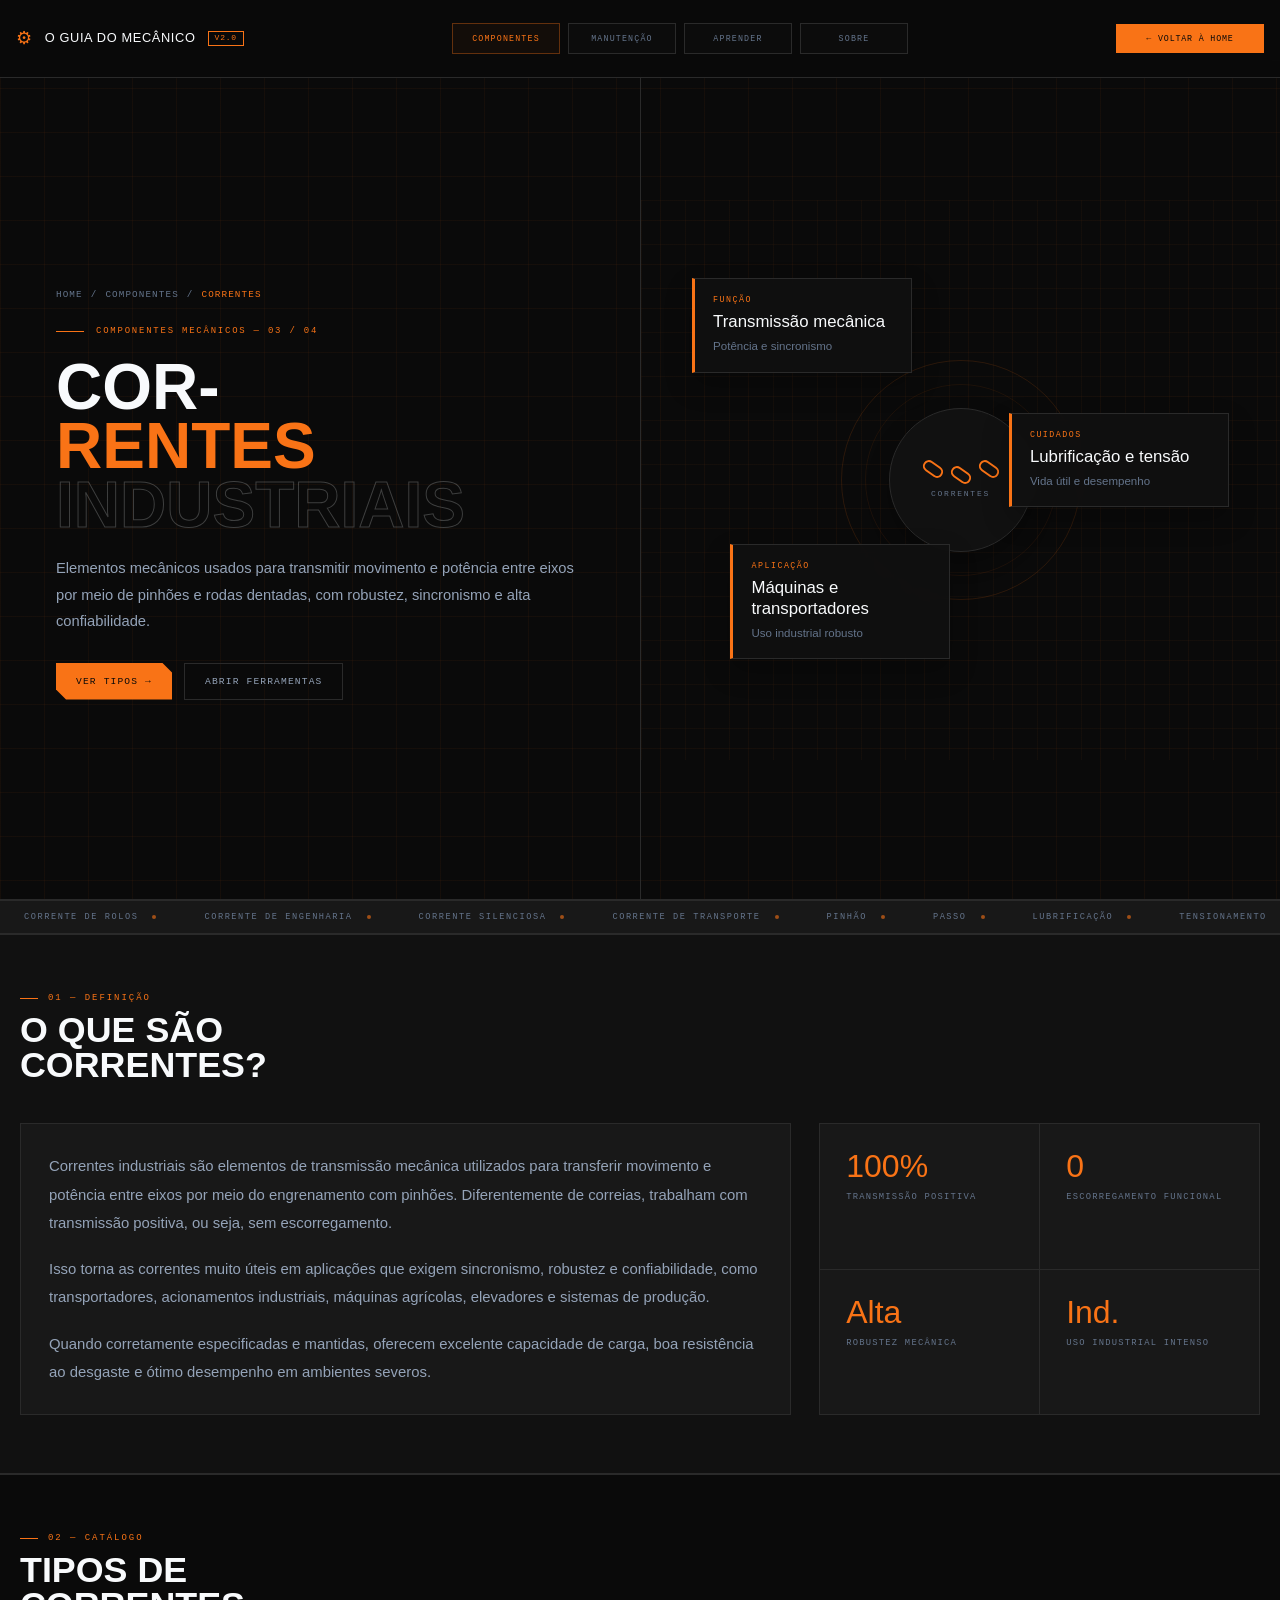
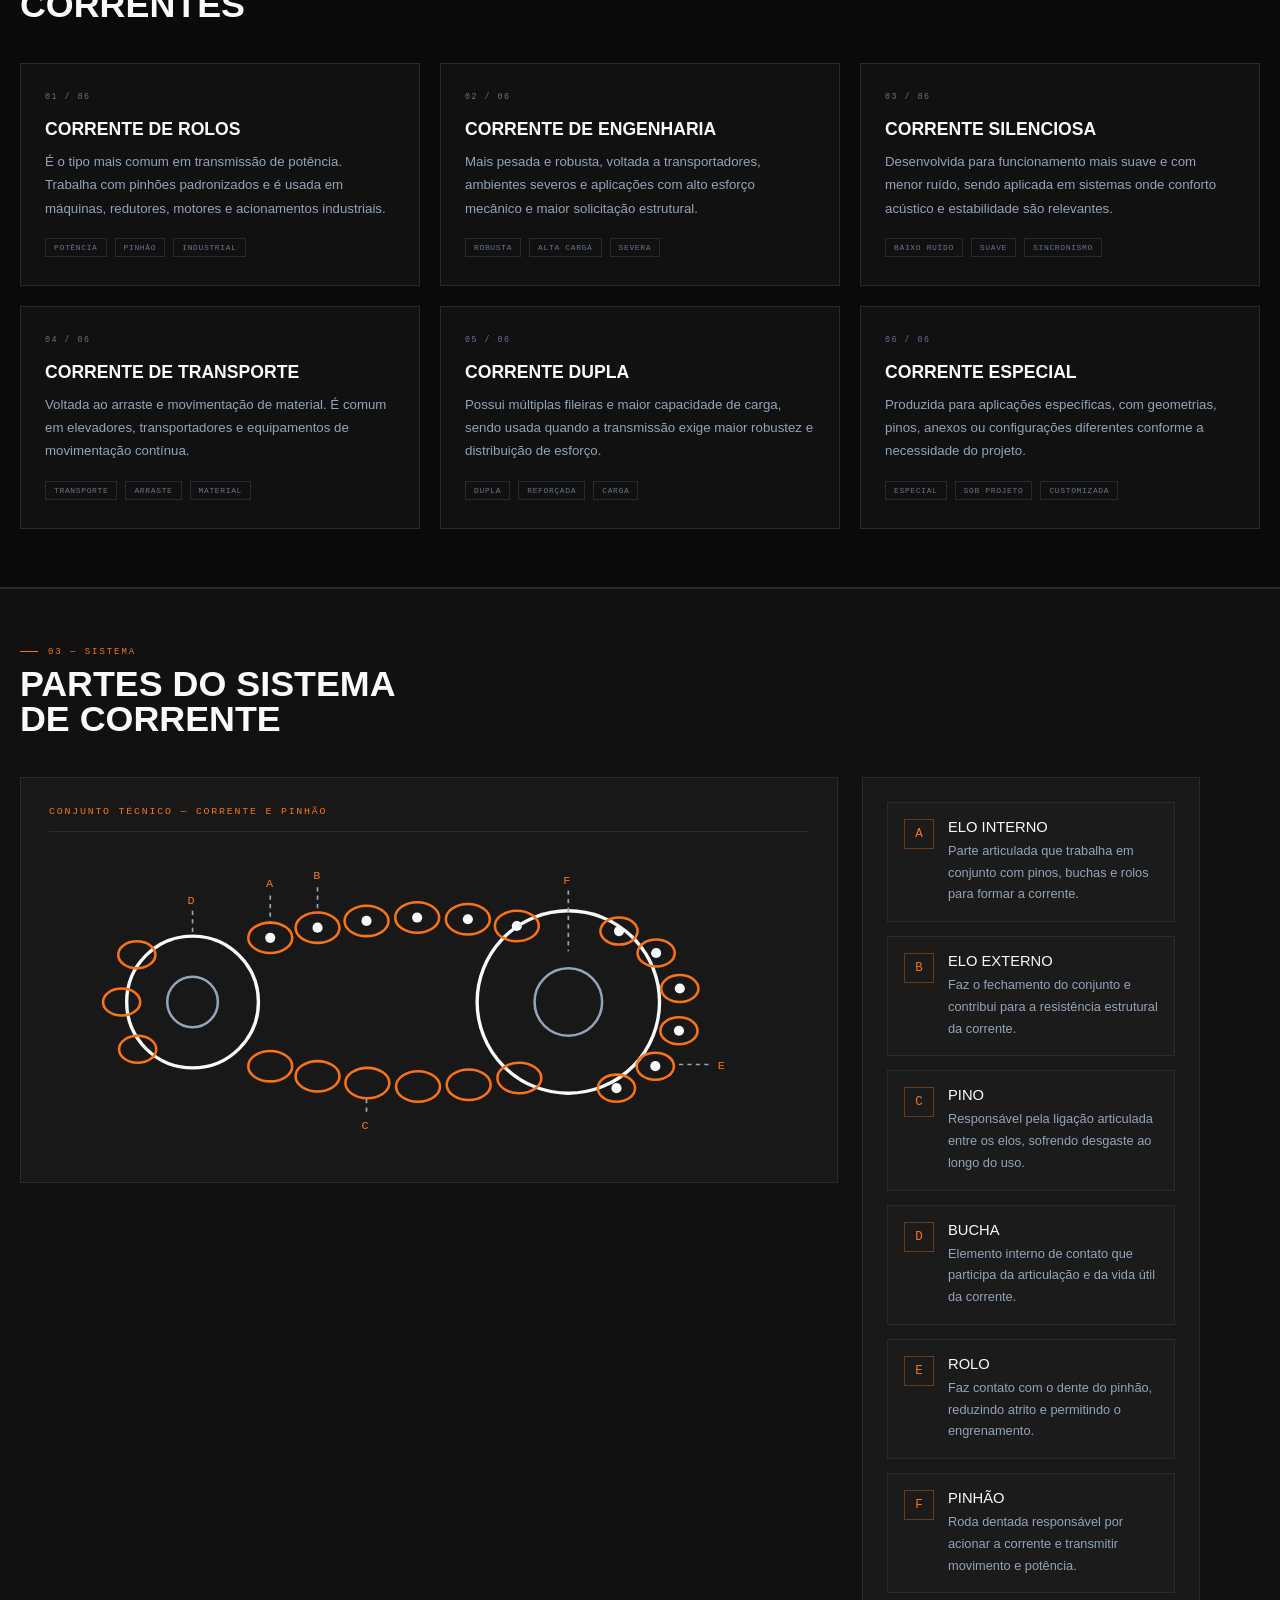
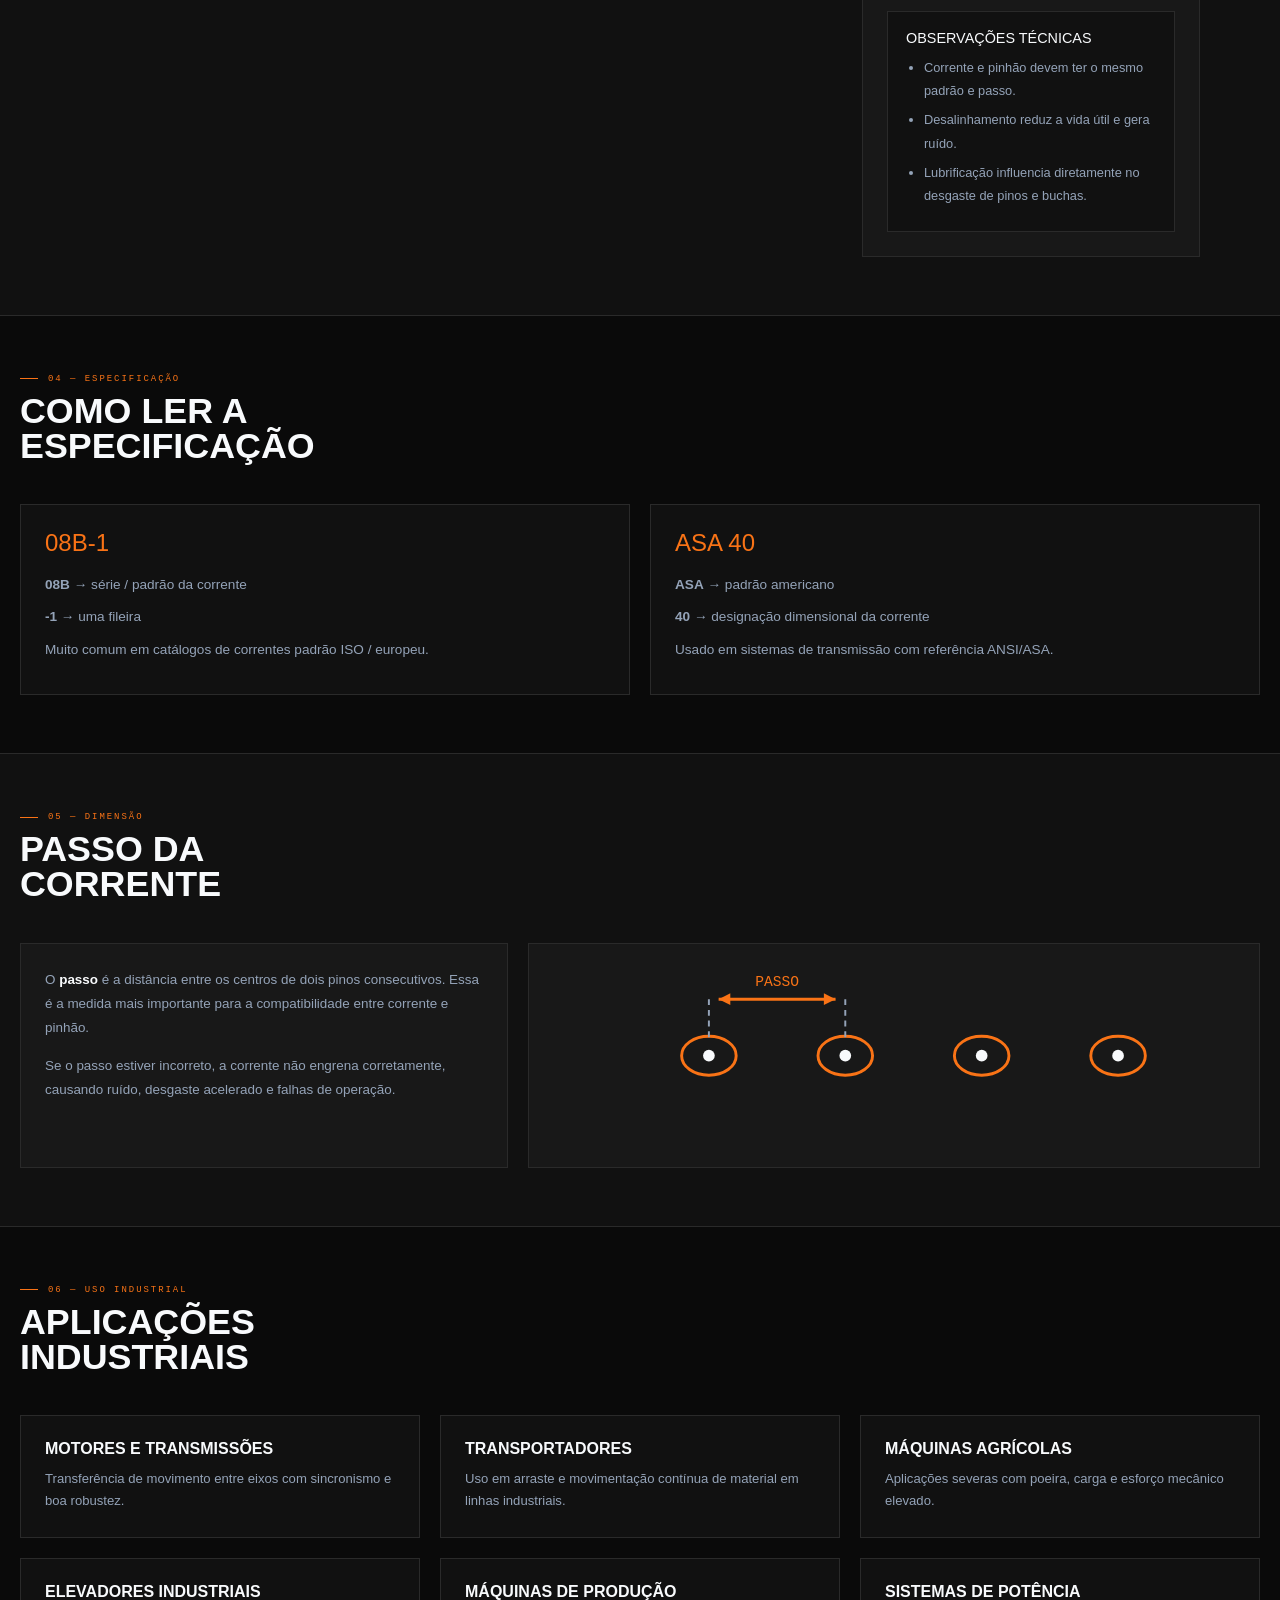
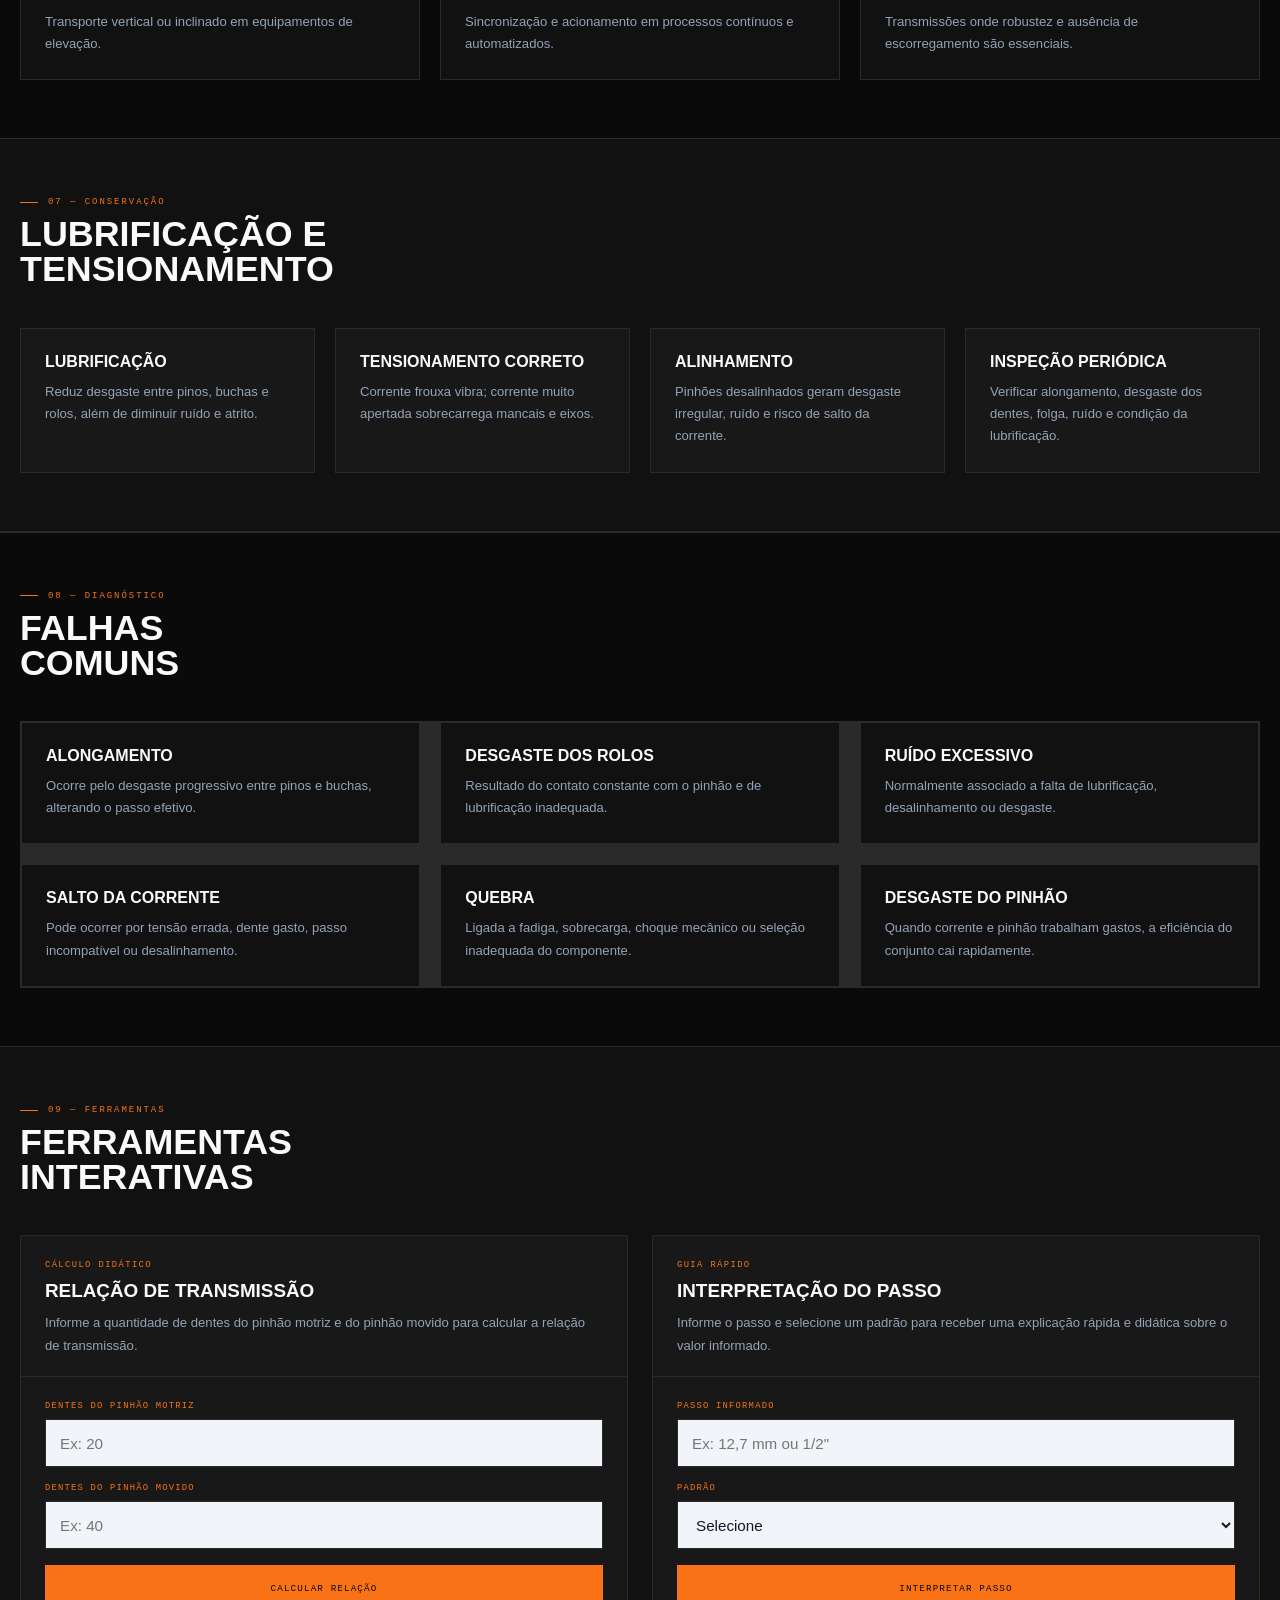
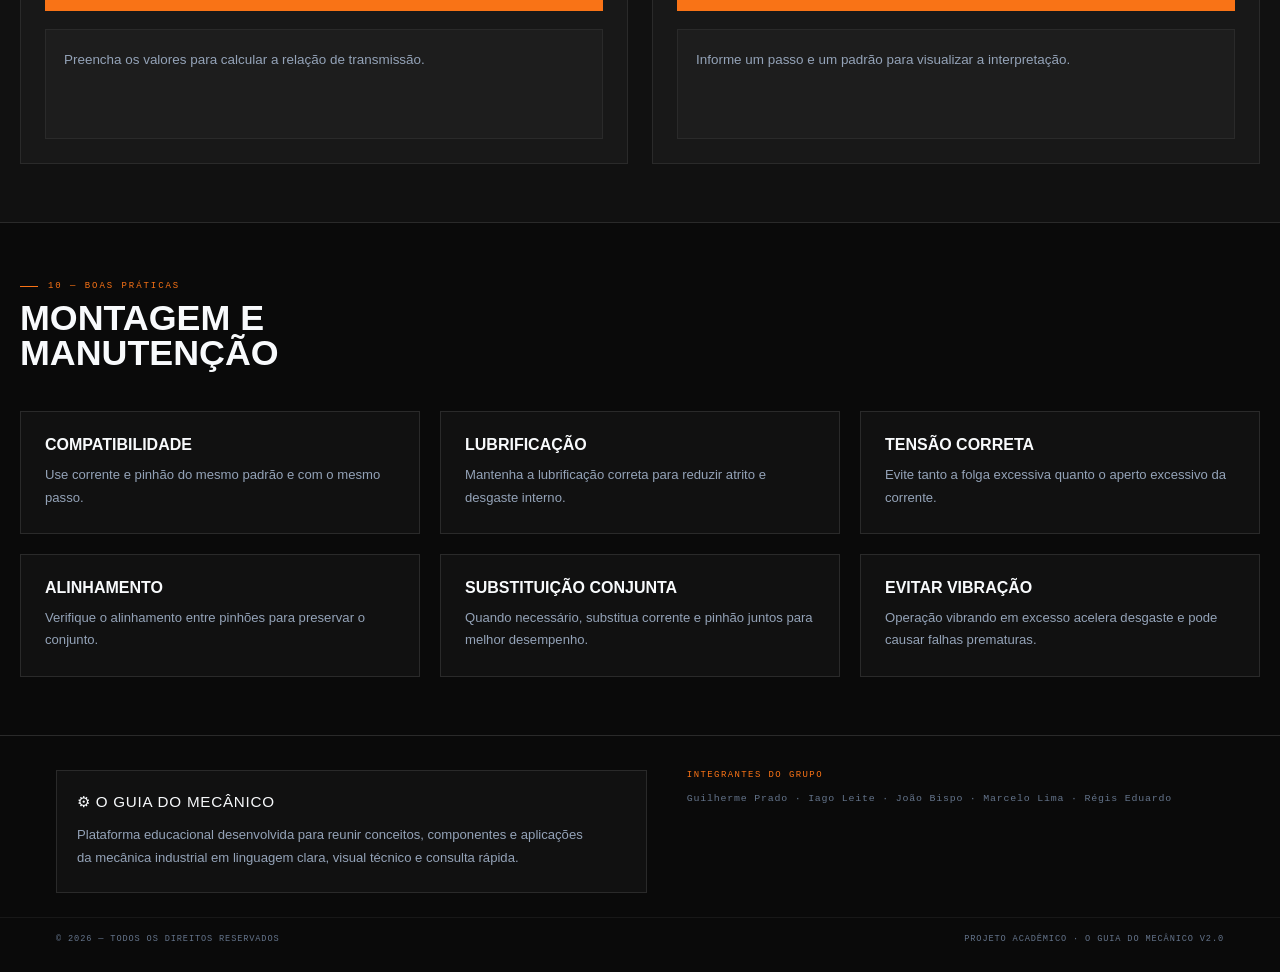
==== correntes.html @ 78f9ebbc "Add files via upload" ====
<!DOCTYPE html>
<html lang="pt-BR">
<head>
  <meta charset="UTF-8" />
  <meta name="viewport" content="width=device-width, initial-scale=1.0" />
  <title>Correntes — O Guia do Mecânico</title>

  <link rel="stylesheet" href="style-rolamentos.css" />
  <link rel="stylesheet" href="style-correntes.css" />
</head>
<body>

  <nav>
    <a href="index.html" class="nav-logo">
      <span class="gear-spin">⚙</span>
      O Guia do Mecânico
      <span class="nav-tag">v2.0</span>
    </a>

    <ul class="nav-links">
      <li><a href="index.html#componentes" class="active">Componentes</a></li>
      <li><a href="index.html#manutencao">Manutenção</a></li>
      <li><a href="index.html#aprender">Aprender</a></li>
      <li><a href="index.html#sobre">Sobre</a></li>
    </ul>

    <a href="index.html" class="nav-cta">← Voltar à Home</a>
  </nav>

  <div class="page-hero">
    <div class="hero-left">
      <div class="breadcrumb">
        <a href="index.html">Home</a>
        <span>/</span>
        <a href="index.html#componentes">Componentes</a>
        <span>/</span>
        <strong>Correntes</strong>
      </div>

      <div class="hero-eyebrow">
        <div class="eyebrow-line"></div>
        <span class="eyebrow-text">Componentes Mecânicos — 03 / 04</span>
      </div>

      <h1 class="hero-title">
        Cor-
        <span class="accent">rentes</span>
        <span class="outline">Industriais</span>
      </h1>

      <p class="hero-desc">
        Elementos mecânicos usados para transmitir movimento e potência entre eixos
        por meio de pinhões e rodas dentadas, com robustez, sincronismo e alta confiabilidade.
      </p>

      <div class="hero-actions">
        <a href="#tipos" class="btn-primary">Ver tipos →</a>
        <a href="#ferramentas" class="btn-secondary">Abrir ferramentas</a>
      </div>
    </div>

    <div class="hero-right">
      <div class="hero-visual-correntes">
        <div class="corrente-card corrente-card-1">
          <div class="corrente-card-label">Função</div>
          <div class="corrente-card-value">Transmissão mecânica</div>
          <div class="corrente-card-sub">Potência e sincronismo</div>
        </div>

        <div class="corrente-card corrente-card-2">
          <div class="corrente-card-label">Aplicação</div>
          <div class="corrente-card-value">Máquinas e transportadores</div>
          <div class="corrente-card-sub">Uso industrial robusto</div>
        </div>

        <div class="corrente-card corrente-card-3">
          <div class="corrente-card-label">Cuidados</div>
          <div class="corrente-card-value">Lubrificação e tensão</div>
          <div class="corrente-card-sub">Vida útil e desempenho</div>
        </div>

        <div class="hero-center-wrap">
          <div class="hero-ring hero-ring-1"></div>
          <div class="hero-ring hero-ring-2"></div>

          <div class="hero-center-circle">
            <div class="chain-center-icon">
              <span></span>
              <span></span>
              <span></span>
            </div>
            <span class="hero-center-text">correntes</span>
          </div>
        </div>
      </div>
    </div>
  </div>

  <div class="marquee-wrap">
    <div class="marquee-track">
      <span class="marquee-item">Corrente de rolos <span class="marquee-dot"></span></span>
      <span class="marquee-item">Corrente de engenharia <span class="marquee-dot"></span></span>
      <span class="marquee-item">Corrente silenciosa <span class="marquee-dot"></span></span>
      <span class="marquee-item">Corrente de transporte <span class="marquee-dot"></span></span>
      <span class="marquee-item">Pinhão <span class="marquee-dot"></span></span>
      <span class="marquee-item">Passo <span class="marquee-dot"></span></span>
      <span class="marquee-item">Lubrificação <span class="marquee-dot"></span></span>
      <span class="marquee-item">Tensionamento <span class="marquee-dot"></span></span>
      <span class="marquee-item">Alinhamento <span class="marquee-dot"></span></span>
      <span class="marquee-item">Relação de transmissão <span class="marquee-dot"></span></span>
      <span class="marquee-item">Corrente de rolos <span class="marquee-dot"></span></span>
      <span class="marquee-item">Corrente de engenharia <span class="marquee-dot"></span></span>
      <span class="marquee-item">Corrente silenciosa <span class="marquee-dot"></span></span>
      <span class="marquee-item">Corrente de transporte <span class="marquee-dot"></span></span>
      <span class="marquee-item">Pinhão <span class="marquee-dot"></span></span>
      <span class="marquee-item">Passo <span class="marquee-dot"></span></span>
      <span class="marquee-item">Lubrificação <span class="marquee-dot"></span></span>
      <span class="marquee-item">Tensionamento <span class="marquee-dot"></span></span>
      <span class="marquee-item">Alinhamento <span class="marquee-dot"></span></span>
      <span class="marquee-item">Relação de transmissão <span class="marquee-dot"></span></span>
    </div>
  </div>

  <section id="intro">
    <div class="section-header">
      <div>
        <div class="section-label">01 — Definição</div>
        <h2 class="section-title">O que são<br>Correntes?</h2>
      </div>
    </div>

    <div class="intro-grid">
      <div class="intro-text">
        <p>
          Correntes industriais são elementos de transmissão mecânica utilizados para
          transferir movimento e potência entre eixos por meio do engrenamento com pinhões.
          Diferentemente de correias, trabalham com transmissão positiva, ou seja, sem escorregamento.
        </p>

        <p>
          Isso torna as correntes muito úteis em aplicações que exigem sincronismo, robustez
          e confiabilidade, como transportadores, acionamentos industriais, máquinas agrícolas,
          elevadores e sistemas de produção.
        </p>

        <p>
          Quando corretamente especificadas e mantidas, oferecem excelente capacidade de carga,
          boa resistência ao desgaste e ótimo desempenho em ambientes severos.
        </p>
      </div>

      <div class="intro-stats">
        <div class="intro-stat">
          <div class="intro-stat-num">100%</div>
          <div class="intro-stat-label">Transmissão positiva</div>
        </div>
        <div class="intro-stat">
          <div class="intro-stat-num">0</div>
          <div class="intro-stat-label">Escorregamento funcional</div>
        </div>
        <div class="intro-stat">
          <div class="intro-stat-num">Alta</div>
          <div class="intro-stat-label">Robustez mecânica</div>
        </div>
        <div class="intro-stat">
          <div class="intro-stat-num">Ind.</div>
          <div class="intro-stat-label">Uso industrial intenso</div>
        </div>
      </div>
    </div>
  </section>

  <section id="tipos">
    <div class="section-header">
      <div>
        <div class="section-label">02 — Catálogo</div>
        <h2 class="section-title">Tipos de<br>Correntes</h2>
      </div>
    </div>

    <div class="tipos-grid">
      <article class="tipo-card">
        <div class="tipo-num">01 / 06</div>
        <h3 class="tipo-name">Corrente de rolos</h3>
        <p class="tipo-desc">
          É o tipo mais comum em transmissão de potência. Trabalha com pinhões padronizados
          e é usada em máquinas, redutores, motores e acionamentos industriais.
        </p>
        <div class="tipo-tags">
          <span class="tipo-tag">potência</span>
          <span class="tipo-tag">pinhão</span>
          <span class="tipo-tag">industrial</span>
        </div>
      </article>

      <article class="tipo-card">
        <div class="tipo-num">02 / 06</div>
        <h3 class="tipo-name">Corrente de engenharia</h3>
        <p class="tipo-desc">
          Mais pesada e robusta, voltada a transportadores, ambientes severos e aplicações
          com alto esforço mecânico e maior solicitação estrutural.
        </p>
        <div class="tipo-tags">
          <span class="tipo-tag">robusta</span>
          <span class="tipo-tag">alta carga</span>
          <span class="tipo-tag">severa</span>
        </div>
      </article>

      <article class="tipo-card">
        <div class="tipo-num">03 / 06</div>
        <h3 class="tipo-name">Corrente silenciosa</h3>
        <p class="tipo-desc">
          Desenvolvida para funcionamento mais suave e com menor ruído, sendo aplicada
          em sistemas onde conforto acústico e estabilidade são relevantes.
        </p>
        <div class="tipo-tags">
          <span class="tipo-tag">baixo ruído</span>
          <span class="tipo-tag">suave</span>
          <span class="tipo-tag">sincronismo</span>
        </div>
      </article>

      <article class="tipo-card">
        <div class="tipo-num">04 / 06</div>
        <h3 class="tipo-name">Corrente de transporte</h3>
        <p class="tipo-desc">
          Voltada ao arraste e movimentação de material. É comum em elevadores,
          transportadores e equipamentos de movimentação contínua.
        </p>
        <div class="tipo-tags">
          <span class="tipo-tag">transporte</span>
          <span class="tipo-tag">arraste</span>
          <span class="tipo-tag">material</span>
        </div>
      </article>

      <article class="tipo-card">
        <div class="tipo-num">05 / 06</div>
        <h3 class="tipo-name">Corrente dupla</h3>
        <p class="tipo-desc">
          Possui múltiplas fileiras e maior capacidade de carga, sendo usada quando
          a transmissão exige maior robustez e distribuição de esforço.
        </p>
        <div class="tipo-tags">
          <span class="tipo-tag">dupla</span>
          <span class="tipo-tag">reforçada</span>
          <span class="tipo-tag">carga</span>
        </div>
      </article>

      <article class="tipo-card">
        <div class="tipo-num">06 / 06</div>
        <h3 class="tipo-name">Corrente especial</h3>
        <p class="tipo-desc">
          Produzida para aplicações específicas, com geometrias, pinos, anexos ou
          configurações diferentes conforme a necessidade do projeto.
        </p>
        <div class="tipo-tags">
          <span class="tipo-tag">especial</span>
          <span class="tipo-tag">sob projeto</span>
          <span class="tipo-tag">customizada</span>
        </div>
      </article>
    </div>
  </section>

  <section id="partes">
    <div class="section-header">
      <div>
        <div class="section-label">03 — Sistema</div>
        <h2 class="section-title">Partes do sistema<br>de corrente</h2>
      </div>
    </div>

    <div class="partes-grid">
      <div class="partes-diagrama">
        <div class="diagram-title">Conjunto técnico — corrente e pinhão</div>

        <div class="chain-svg-wrap">
          <svg viewBox="0 0 900 360" xmlns="http://www.w3.org/2000/svg" class="chain-svg">
            <circle cx="170" cy="180" r="78" fill="none" stroke="#f8fafc" stroke-width="4"/>
            <circle cx="170" cy="180" r="30" fill="none" stroke="#94a3b8" stroke-width="3"/>

            <circle cx="615" cy="180" r="108" fill="none" stroke="#f8fafc" stroke-width="4"/>
            <circle cx="615" cy="180" r="40" fill="none" stroke="#94a3b8" stroke-width="3"/>

            <g stroke="#f97316" stroke-width="3" fill="none">
              <ellipse cx="262" cy="104" rx="26" ry="18"/>
              <ellipse cx="318" cy="92" rx="26" ry="18"/>
              <ellipse cx="376" cy="84" rx="26" ry="18"/>
              <ellipse cx="436" cy="80" rx="26" ry="18"/>
              <ellipse cx="496" cy="82" rx="26" ry="18"/>
              <ellipse cx="554" cy="90" rx="26" ry="18"/>

              <ellipse cx="675" cy="96" rx="22" ry="16"/>
              <ellipse cx="719" cy="122" rx="22" ry="16"/>
              <ellipse cx="747" cy="164" rx="22" ry="16"/>
              <ellipse cx="746" cy="214" rx="22" ry="16"/>
              <ellipse cx="718" cy="256" rx="22" ry="16"/>
              <ellipse cx="672" cy="282" rx="22" ry="16"/>

              <ellipse cx="557" cy="270" rx="26" ry="18"/>
              <ellipse cx="497" cy="278" rx="26" ry="18"/>
              <ellipse cx="437" cy="280" rx="26" ry="18"/>
              <ellipse cx="377" cy="276" rx="26" ry="18"/>
              <ellipse cx="318" cy="268" rx="26" ry="18"/>
              <ellipse cx="262" cy="256" rx="26" ry="18"/>

              <ellipse cx="105" cy="236" rx="22" ry="16"/>
              <ellipse cx="86" cy="180" rx="22" ry="16"/>
              <ellipse cx="104" cy="124" rx="22" ry="16"/>
            </g>

            <g fill="#f8fafc">
              <circle cx="262" cy="104" r="6"/>
              <circle cx="318" cy="92" r="6"/>
              <circle cx="376" cy="84" r="6"/>
              <circle cx="436" cy="80" r="6"/>
              <circle cx="496" cy="82" r="6"/>
              <circle cx="554" cy="90" r="6"/>
              <circle cx="675" cy="96" r="6"/>
              <circle cx="719" cy="122" r="6"/>
              <circle cx="747" cy="164" r="6"/>
              <circle cx="746" cy="214" r="6"/>
              <circle cx="718" cy="256" r="6"/>
              <circle cx="672" cy="282" r="6"/>
            </g>

            <g stroke="#94a3b8" stroke-width="2" stroke-dasharray="5 5">
              <line x1="262" y1="54" x2="262" y2="86"/>
              <line x1="318" y1="44" x2="318" y2="74"/>
              <line x1="615" y1="48" x2="615" y2="120"/>
              <line x1="746" y1="254" x2="784" y2="254"/>
              <line x1="376" y1="310" x2="376" y2="292"/>
              <line x1="170" y1="72" x2="170" y2="102"/>
            </g>

            <g fill="#f97316" font-size="14" font-family="Courier New">
              <text x="257" y="44">A</text>
              <text x="313" y="34">B</text>
              <text x="609" y="40">F</text>
              <text x="792" y="259">E</text>
              <text x="370" y="330">C</text>
              <text x="164" y="64">D</text>
            </g>
          </svg>
        </div>
      </div>

      <div class="partes-info">
        <div class="part-card">
          <span class="part-letter">A</span>
          <div>
            <div class="part-name">Elo interno</div>
            <div class="part-desc">Parte articulada que trabalha em conjunto com pinos, buchas e rolos para formar a corrente.</div>
          </div>
        </div>

        <div class="part-card">
          <span class="part-letter">B</span>
          <div>
            <div class="part-name">Elo externo</div>
            <div class="part-desc">Faz o fechamento do conjunto e contribui para a resistência estrutural da corrente.</div>
          </div>
        </div>

        <div class="part-card">
          <span class="part-letter">C</span>
          <div>
            <div class="part-name">Pino</div>
            <div class="part-desc">Responsável pela ligação articulada entre os elos, sofrendo desgaste ao longo do uso.</div>
          </div>
        </div>

        <div class="part-card">
          <span class="part-letter">D</span>
          <div>
            <div class="part-name">Bucha</div>
            <div class="part-desc">Elemento interno de contato que participa da articulação e da vida útil da corrente.</div>
          </div>
        </div>

        <div class="part-card">
          <span class="part-letter">E</span>
          <div>
            <div class="part-name">Rolo</div>
            <div class="part-desc">Faz contato com o dente do pinhão, reduzindo atrito e permitindo o engrenamento.</div>
          </div>
        </div>

        <div class="part-card">
          <span class="part-letter">F</span>
          <div>
            <div class="part-name">Pinhão</div>
            <div class="part-desc">Roda dentada responsável por acionar a corrente e transmitir movimento e potência.</div>
          </div>
        </div>

        <div class="part-note">
          <div class="part-note-title">Observações técnicas</div>
          <ul>
            <li>Corrente e pinhão devem ter o mesmo padrão e passo.</li>
            <li>Desalinhamento reduz a vida útil e gera ruído.</li>
            <li>Lubrificação influencia diretamente no desgaste de pinos e buchas.</li>
          </ul>
        </div>
      </div>
    </div>
  </section>

  <section id="especificacao">
    <div class="section-header">
      <div>
        <div class="section-label">04 — Especificação</div>
        <h2 class="section-title">Como ler a<br>especificação</h2>
      </div>
    </div>

    <div class="especific-grid">
      <div class="especific-card">
        <div class="spec-code">08B-1</div>
        <div class="spec-item"><strong>08B</strong> → série / padrão da corrente</div>
        <div class="spec-item"><strong>-1</strong> → uma fileira</div>
        <div class="spec-item">Muito comum em catálogos de correntes padrão ISO / europeu.</div>
      </div>

      <div class="especific-card">
        <div class="spec-code">ASA 40</div>
        <div class="spec-item"><strong>ASA</strong> → padrão americano</div>
        <div class="spec-item"><strong>40</strong> → designação dimensional da corrente</div>
        <div class="spec-item">Usado em sistemas de transmissão com referência ANSI/ASA.</div>
      </div>
    </div>
  </section>

  <section id="passo">
    <div class="section-header">
      <div>
        <div class="section-label">05 — Dimensão</div>
        <h2 class="section-title">Passo da<br>corrente</h2>
      </div>
    </div>

    <div class="passo-grid">
      <div class="passo-card">
        <p>
          O <strong>passo</strong> é a distância entre os centros de dois pinos consecutivos.
          Essa é a medida mais importante para a compatibilidade entre corrente e pinhão.
        </p>
        <p>
          Se o passo estiver incorreto, a corrente não engrena corretamente,
          causando ruído, desgaste acelerado e falhas de operação.
        </p>
      </div>

      <div class="passo-card passo-diagram-card">
        <svg viewBox="0 0 700 180" xmlns="http://www.w3.org/2000/svg" class="pitch-svg">
          <g stroke="#f97316" stroke-width="3" fill="none">
            <ellipse cx="160" cy="90" rx="28" ry="20"/>
            <ellipse cx="300" cy="90" rx="28" ry="20"/>
            <ellipse cx="440" cy="90" rx="28" ry="20"/>
            <ellipse cx="580" cy="90" rx="28" ry="20"/>
          </g>

          <g fill="#f8fafc">
            <circle cx="160" cy="90" r="6"/>
            <circle cx="300" cy="90" r="6"/>
            <circle cx="440" cy="90" r="6"/>
            <circle cx="580" cy="90" r="6"/>
          </g>

          <g stroke="#94a3b8" stroke-width="2" stroke-dasharray="6 5">
            <line x1="160" y1="32" x2="160" y2="72"/>
            <line x1="300" y1="32" x2="300" y2="72"/>
          </g>

          <line x1="170" y1="32" x2="290" y2="32" stroke="#f97316" stroke-width="3"/>
          <polygon points="170,32 182,26 182,38" fill="#f97316"/>
          <polygon points="290,32 278,26 278,38" fill="#f97316"/>
          <text x="230" y="18" text-anchor="middle" fill="#f97316" font-size="15" font-family="Courier New">PASSO</text>
        </svg>
      </div>
    </div>
  </section>

  <section id="aplicacoes">
    <div class="section-header">
      <div>
        <div class="section-label">06 — Uso Industrial</div>
        <h2 class="section-title">Aplicações<br>industriais</h2>
      </div>
    </div>

    <div class="aplic-grid">
      <div class="aplic-card">
        <h3>Motores e transmissões</h3>
        <p>Transferência de movimento entre eixos com sincronismo e boa robustez.</p>
      </div>
      <div class="aplic-card">
        <h3>Transportadores</h3>
        <p>Uso em arraste e movimentação contínua de material em linhas industriais.</p>
      </div>
      <div class="aplic-card">
        <h3>Máquinas agrícolas</h3>
        <p>Aplicações severas com poeira, carga e esforço mecânico elevado.</p>
      </div>
      <div class="aplic-card">
        <h3>Elevadores industriais</h3>
        <p>Transporte vertical ou inclinado em equipamentos de elevação.</p>
      </div>
      <div class="aplic-card">
        <h3>Máquinas de produção</h3>
        <p>Sincronização e acionamento em processos contínuos e automatizados.</p>
      </div>
      <div class="aplic-card">
        <h3>Sistemas de potência</h3>
        <p>Transmissões onde robustez e ausência de escorregamento são essenciais.</p>
      </div>
    </div>
  </section>

  <section id="manutencao-corrente">
    <div class="section-header">
      <div>
        <div class="section-label">07 — Conservação</div>
        <h2 class="section-title">Lubrificação e<br>tensionamento</h2>
      </div>
    </div>

    <div class="mant-grid-corrente">
      <div class="mant-card-corrente">
        <h3>Lubrificação</h3>
        <p>Reduz desgaste entre pinos, buchas e rolos, além de diminuir ruído e atrito.</p>
      </div>
      <div class="mant-card-corrente">
        <h3>Tensionamento correto</h3>
        <p>Corrente frouxa vibra; corrente muito apertada sobrecarrega mancais e eixos.</p>
      </div>
      <div class="mant-card-corrente">
        <h3>Alinhamento</h3>
        <p>Pinhões desalinhados geram desgaste irregular, ruído e risco de salto da corrente.</p>
      </div>
      <div class="mant-card-corrente">
        <h3>Inspeção periódica</h3>
        <p>Verificar alongamento, desgaste dos dentes, folga, ruído e condição da lubrificação.</p>
      </div>
    </div>
  </section>

  <section id="falhas">
    <div class="section-header">
      <div>
        <div class="section-label">08 — Diagnóstico</div>
        <h2 class="section-title">Falhas<br>comuns</h2>
      </div>
    </div>

    <div class="falhas-grid">
      <div class="falha-card">
        <h3>Alongamento</h3>
        <p>Ocorre pelo desgaste progressivo entre pinos e buchas, alterando o passo efetivo.</p>
      </div>
      <div class="falha-card">
        <h3>Desgaste dos rolos</h3>
        <p>Resultado do contato constante com o pinhão e de lubrificação inadequada.</p>
      </div>
      <div class="falha-card">
        <h3>Ruído excessivo</h3>
        <p>Normalmente associado a falta de lubrificação, desalinhamento ou desgaste.</p>
      </div>
      <div class="falha-card">
        <h3>Salto da corrente</h3>
        <p>Pode ocorrer por tensão errada, dente gasto, passo incompatível ou desalinhamento.</p>
      </div>
      <div class="falha-card">
        <h3>Quebra</h3>
        <p>Ligada a fadiga, sobrecarga, choque mecânico ou seleção inadequada do componente.</p>
      </div>
      <div class="falha-card">
        <h3>Desgaste do pinhão</h3>
        <p>Quando corrente e pinhão trabalham gastos, a eficiência do conjunto cai rapidamente.</p>
      </div>
    </div>
  </section>

  <section id="ferramentas">
    <div class="section-header">
      <div>
        <div class="section-label">09 — Ferramentas</div>
        <h2 class="section-title">Ferramentas<br>interativas</h2>
      </div>
    </div>

    <div class="tools-grid">
      <article class="tool-card">
        <div class="tool-head">
          <div class="tool-kicker">Cálculo didático</div>
          <h3 class="tool-title">Relação de transmissão</h3>
          <p class="tool-desc">
            Informe a quantidade de dentes do pinhão motriz e do pinhão movido
            para calcular a relação de transmissão.
          </p>
        </div>

        <div class="tool-body">
          <label for="dentesMotriz">Dentes do pinhão motriz</label>
          <input type="number" id="dentesMotriz" placeholder="Ex: 20">

          <label for="dentesMovido">Dentes do pinhão movido</label>
          <input type="number" id="dentesMovido" placeholder="Ex: 40">

          <button type="button" class="tool-btn" onclick="calcularRelacaoCorrente()">Calcular relação</button>

          <div id="resultadoRelacao" class="tool-result">
            Preencha os valores para calcular a relação de transmissão.
          </div>
        </div>
      </article>

      <article class="tool-card">
        <div class="tool-head">
          <div class="tool-kicker">Guia rápido</div>
          <h3 class="tool-title">Interpretação do passo</h3>
          <p class="tool-desc">
            Informe o passo e selecione um padrão para receber uma explicação
            rápida e didática sobre o valor informado.
          </p>
        </div>

        <div class="tool-body">
          <label for="passoInput">Passo informado</label>
          <input type="text" id="passoInput" placeholder='Ex: 12,7 mm ou 1/2"'>

          <label for="padraoPasso">Padrão</label>
          <select id="padraoPasso">
            <option value="">Selecione</option>
            <option value="iso">ISO / Europeu</option>
            <option value="asa">ASA / ANSI</option>
            <option value="metr">Métrico</option>
          </select>

          <button type="button" class="tool-btn" onclick="interpretarPassoCorrente()">Interpretar passo</button>

          <div id="resultadoPasso" class="tool-result">
            Informe um passo e um padrão para visualizar a interpretação.
          </div>
        </div>
      </article>
    </div>
  </section>

  <section id="boas-praticas">
    <div class="section-header">
      <div>
        <div class="section-label">10 — Boas práticas</div>
        <h2 class="section-title">Montagem e<br>manutenção</h2>
      </div>
    </div>

    <div class="praticas-grid">
      <div class="pratica-card">
        <h3>Compatibilidade</h3>
        <p>Use corrente e pinhão do mesmo padrão e com o mesmo passo.</p>
      </div>
      <div class="pratica-card">
        <h3>Lubrificação</h3>
        <p>Mantenha a lubrificação correta para reduzir atrito e desgaste interno.</p>
      </div>
      <div class="pratica-card">
        <h3>Tensão correta</h3>
        <p>Evite tanto a folga excessiva quanto o aperto excessivo da corrente.</p>
      </div>
      <div class="pratica-card">
        <h3>Alinhamento</h3>
        <p>Verifique o alinhamento entre pinhões para preservar o conjunto.</p>
      </div>
      <div class="pratica-card">
        <h3>Substituição conjunta</h3>
        <p>Quando necessário, substitua corrente e pinhão juntos para melhor desempenho.</p>
      </div>
      <div class="pratica-card">
        <h3>Evitar vibração</h3>
        <p>Operação vibrando em excesso acelera desgaste e pode causar falhas prematuras.</p>
      </div>
    </div>
  </section>

  <footer class="footer-premium">
    <div class="footer-top">
      <div class="footer-brand">
        <div class="footer-logo">⚙ O Guia do Mecânico</div>
        <p class="footer-desc">
          Plataforma educacional desenvolvida para reunir conceitos, componentes e aplicações
          da mecânica industrial em linguagem clara, visual técnico e consulta rápida.
        </p>
      </div>

      <div class="footer-meta">
        <div class="footer-meta-title">Integrantes do grupo</div>
        <div class="footer-team">
          Guilherme Prado · Iago Leite · João Bispo · Marcelo Lima · Régis Eduardo
        </div>
      </div>
    </div>

    <div class="footer-bottom">
      <span>© 2026 — Todos os direitos reservados</span>
      <span>Projeto acadêmico · O Guia do Mecânico v2.0</span>
    </div>
  </footer>

  <script>
    function calcularRelacaoCorrente() {
      const motriz = parseFloat(document.getElementById("dentesMotriz").value);
      const movido = parseFloat(document.getElementById("dentesMovido").value);
      const resultado = document.getElementById("resultadoRelacao");

      if (isNaN(motriz) || isNaN(movido) || motriz <= 0 || movido <= 0) {
        resultado.innerHTML = "Digite valores válidos para os dois pinhões.";
        return;
      }

      const relacao = movido / motriz;
      let interpretacao = "";

      if (relacao > 1) {
        interpretacao = "O conjunto reduz rotação no eixo movido e aumenta torque.";
      } else if (relacao < 1) {
        interpretacao = "O conjunto aumenta rotação no eixo movido e reduz torque.";
      } else {
        interpretacao = "A relação é 1:1, mantendo rotação equivalente entre os eixos.";
      }

      resultado.innerHTML = `
        <div class="compare-block">
          <div class="compare-title">Resultado</div>
          <div class="compare-line"><strong>Relação:</strong> ${relacao.toFixed(2)} : 1</div>
          <div class="compare-line"><strong>Interpretação:</strong> ${interpretacao}</div>
        </div>
      `;
    }

    function interpretarPassoCorrente() {
      const passo = document.getElementById("passoInput").value.trim();
      const padrao = document.getElementById("padraoPasso").value;
      const resultado = document.getElementById("resultadoPasso");

      if (!passo || !padrao) {
        resultado.innerHTML = "Informe um passo e selecione um padrão.";
        return;
      }

      let textoPadrao = "";

      if (padrao === "iso") {
        textoPadrao = "No padrão ISO / europeu, o passo identifica a compatibilidade dimensional da corrente com o pinhão correspondente.";
      } else if (padrao === "asa") {
        textoPadrao = "No padrão ASA / ANSI, o passo está ligado à série americana da corrente e ao pinhão compatível.";
      } else if (padrao === "metr") {
        textoPadrao = "No padrão métrico, o passo representa diretamente a distância entre centros de pinos consecutivos.";
      }

      resultado.innerHTML = `
        <div class="compare-block">
          <div class="compare-title">Interpretação do passo</div>
          <div class="compare-line"><strong>Passo informado:</strong> ${passo}</div>
          <div class="compare-line"><strong>Padrão:</strong> ${padrao.toUpperCase()}</div>
          <div class="compare-line">${textoPadrao}</div>
        </div>
      `;
    }
  </script>

</body>
</html>
---- style-rolamentos.css ----
:root {
  --bg: #0a0a0a;
  --surface: #111111;
  --surface2: #181818;
  --surface3: #1f1f1f;
  --border: #2a2a2a;
  --border-soft: #232323;
  --orange: #f97316;
  --orange2: #fb923c;
  --steel: #94a3b8;
  --text: #e2e8f0;
  --muted: #64748b;
  --white: #f8fafc;
  --green: #22c55e;
  --yellow: #eab308;
  --red: #ef4444;

  --font-title: "Arial Black", "Arial Bold", Gadget, sans-serif;
  --font-mono: "Courier New", Courier, monospace;
  --font-body: Arial, Helvetica, sans-serif;
}

*,
*::before,
*::after {
  box-sizing: border-box;
  margin: 0;
  padding: 0;
}

html {
  scroll-behavior: smooth;
}

html,
body {
  width: 100%;
  max-width: 100%;
  overflow-x: hidden;
}

body {
  background: var(--bg);
  color: var(--text);
  font-family: var(--font-body);
}

/* ESTRUTURA GERAL */
.page-hero,
.marquee-wrap,
section {
  width: 100%;
  max-width: 1380px;
  margin-inline: auto;
}

section {
  padding: 72px 28px;
}

.section-header,
.intro-grid,
.tipos-grid,
.aplic-grid,
.code-layout,
.mant-grid,
.falhas-grid {
  width: 100%;
  max-width: 1280px;
  margin-inline: auto;
}

/* NAV */
nav {
  position: fixed;
  top: 0;
  left: 0;
  right: 0;
  z-index: 1000;
  display: grid;
  grid-template-columns: auto 1fr auto;
  align-items: center;
  gap: 18px;
  min-height: 78px;
  padding: 12px 24px;
  background: rgba(10, 10, 10, 0.95);
  border-bottom: 1px solid var(--border);
  backdrop-filter: blur(10px);
}

.nav-logo {
  display: flex;
  align-items: center;
  gap: 12px;
  color: var(--white);
  text-decoration: none;
  font-family: var(--font-title);
  font-size: 0.88rem;
  letter-spacing: 0.05em;
  text-transform: uppercase;
  line-height: 1.1;
  white-space: nowrap;
}

.gear-spin {
  display: inline-block;
  color: var(--orange);
  font-size: 1.15rem;
  animation: spin 10s linear infinite;
}

.nav-tag {
  border: 1px solid var(--orange);
  color: var(--orange);
  font-family: var(--font-mono);
  font-size: 0.5rem;
  letter-spacing: 0.1em;
  padding: 2px 6px;
}

.nav-links {
  list-style: none;
  display: flex;
  align-items: center;
  justify-content: center;
  gap: 12px;
  flex-wrap: wrap;
  min-width: 0;
}

.nav-links a {
  display: inline-flex;
  align-items: center;
  justify-content: center;
  min-width: 126px;
  padding: 12px 14px;
  border: 1px solid var(--border);
  background: rgba(255, 255, 255, 0.01);
  color: var(--muted);
  text-decoration: none;
  font-family: var(--font-mono);
  font-size: 0.56rem;
  letter-spacing: 0.14em;
  text-transform: uppercase;
  transition: color 0.2s ease, border-color 0.2s ease, background 0.2s ease;
}

.nav-links a:hover,
.nav-links a.active {
  color: var(--orange);
  border-color: rgba(249, 115, 22, 0.35);
  background: rgba(249, 115, 22, 0.04);
}

.nav-cta {
  display: inline-flex;
  align-items: center;
  justify-content: center;
  text-decoration: none;
  font-family: var(--font-mono);
  font-size: 0.56rem;
  letter-spacing: 0.1em;
  text-transform: uppercase;
  color: #0a0a0a;
  background: var(--orange);
  padding: 12px 18px;
  min-width: 168px;
  white-space: nowrap;
  transition: background 0.2s ease, transform 0.2s ease;
}

.nav-cta:hover {
  background: var(--orange2);
  transform: translateY(-1px);
}

/* HERO */
.page-hero {
  min-height: auto;
  display: grid;
  grid-template-columns: 1fr;
  padding-top: 92px;
  position: relative;
  overflow: hidden;
  border-bottom: 1px solid var(--border);
}

.page-hero::before {
  content: "";
  position: absolute;
  inset: 0;
  background-image:
    linear-gradient(rgba(249, 115, 22, 0.05) 1px, transparent 1px),
    linear-gradient(90deg, rgba(249, 115, 22, 0.05) 1px, transparent 1px);
  background-size: 44px 44px;
  pointer-events: none;
}

.hero-left,
.hero-right {
  min-width: 0;
}

.hero-left {
  display: flex;
  flex-direction: column;
  justify-content: center;
  padding: 58px 28px 36px;
  position: relative;
  z-index: 2;
  max-width: 1280px;
  width: 100%;
  margin: 0 auto;
}

.breadcrumb {
  display: flex;
  flex-wrap: wrap;
  gap: 8px;
  margin-bottom: 20px;
  font-family: var(--font-mono);
  font-size: 0.52rem;
  letter-spacing: 0.12em;
  text-transform: uppercase;
  color: var(--muted);
}

.breadcrumb a {
  color: var(--muted);
  text-decoration: none;
}

.breadcrumb a:hover {
  color: var(--orange);
}

.breadcrumb strong {
  color: var(--orange);
  font-weight: normal;
}

.hero-eyebrow {
  display: flex;
  align-items: center;
  gap: 12px;
  margin-bottom: 22px;
  animation: fadeUp 0.7s ease forwards;
}

.eyebrow-line {
  width: 28px;
  height: 1px;
  background: var(--orange);
  flex-shrink: 0;
}

.eyebrow-text {
  font-family: var(--font-mono);
  font-size: 0.56rem;
  letter-spacing: 0.2em;
  text-transform: uppercase;
  color: var(--orange);
}

.hero-title {
  font-family: var(--font-title);
  font-size: clamp(2.7rem, 5vw, 4.5rem);
  line-height: 0.92;
  text-transform: uppercase;
  color: var(--white);
  margin-bottom: 20px;
  animation: fadeUp 0.7s 0.1s ease both;
  max-width: 700px;
}

.hero-title .accent {
  color: var(--orange);
  display: block;
}

.hero-title .outline {
  display: block;
  color: transparent;
  -webkit-text-stroke: 1px rgba(248, 250, 252, 0.22);
}

.hero-desc {
  max-width: 760px;
  font-size: 0.92rem;
  line-height: 1.8;
  color: var(--steel);
  margin-bottom: 28px;
  animation: fadeUp 0.7s 0.2s ease both;
}

.hero-actions {
  display: flex;
  gap: 12px;
  flex-wrap: wrap;
  animation: fadeUp 0.7s 0.3s ease both;
}

.btn-primary,
.btn-secondary {
  display: inline-flex;
  align-items: center;
  justify-content: center;
  text-decoration: none;
  font-family: var(--font-mono);
  font-size: 0.6rem;
  letter-spacing: 0.12em;
  text-transform: uppercase;
  padding: 12px 20px;
  transition: all 0.2s ease;
}

.btn-primary {
  color: #0a0a0a;
  background: var(--orange);
  clip-path: polygon(0 0, calc(100% - 10px) 0, 100% 10px, 100% 100%, 10px 100%, 0 calc(100% - 10px));
}

.btn-primary:hover {
  background: var(--orange2);
  transform: translateY(-2px);
}

.btn-secondary {
  color: var(--steel);
  border: 1px solid var(--border);
  background: transparent;
}

.btn-secondary:hover {
  color: var(--orange);
  border-color: var(--orange);
}

/* HERO RIGHT */
.hero-right {
  border-top: 1px solid var(--border);
  border-left: none;
  position: relative;
  overflow: hidden;
  display: flex;
  align-items: center;
  justify-content: center;
  min-height: 360px;
}

.hero-visual,
.hero-visual-rolamentos {
  width: 100%;
  min-height: 360px;
  max-width: 1280px;
  margin: 0 auto;
  position: relative;
  display: flex;
  align-items: center;
  justify-content: center;
  padding: 18px 28px 28px;
}

.gear-bg-1,
.gear-bg-2 {
  display: none;
}

.hero-visual-rolamentos .float-card {
  position: absolute;
  width: 165px;
  min-width: 165px;
  max-width: 165px;
  background: rgba(17, 17, 17, 0.92);
  border: 1px solid var(--border);
  border-left: 3px solid var(--orange);
  padding: 12px 14px;
  box-shadow: 0 10px 22px rgba(0, 0, 0, 0.24);
  backdrop-filter: blur(6px);
  z-index: 3;
  animation: floatCard 4.2s ease-in-out infinite;
}

.hero-visual-rolamentos .card-1 {
  top: 12%;
  left: 8%;
  animation-delay: 0s;
}

.hero-visual-rolamentos .card-2 {
  bottom: 12%;
  left: 18%;
  animation-delay: 1.2s;
}

.hero-visual-rolamentos .card-3 {
  top: 34%;
  right: 8%;
  animation-delay: 2.1s;
}

.card-label {
  font-family: var(--font-mono);
  font-size: 0.46rem;
  letter-spacing: 0.18em;
  text-transform: uppercase;
  color: var(--orange);
  margin-bottom: 6px;
}

.card-value {
  font-family: var(--font-title);
  font-size: 0.95rem;
  color: var(--white);
}

.card-sub {
  font-size: 0.62rem;
  color: var(--muted);
  margin-top: 4px;
}

.center-wrap {
  position: relative;
  width: 190px;
  height: 190px;
  display: flex;
  align-items: center;
  justify-content: center;
  z-index: 2;
}

.ring {
  position: absolute;
  border-radius: 50%;
  border: 1px solid rgba(249, 115, 22, 0.14);
}

.ring-1 {
  inset: 0;
}

.ring-2 {
  inset: 20px;
  border-color: rgba(249, 115, 22, 0.07);
}

.center-circle {
  position: absolute;
  inset: 40px;
  background: var(--surface);
  border: 1px solid var(--border);
  border-radius: 50%;
  display: flex;
  align-items: center;
  justify-content: center;
  flex-direction: column;
  gap: 6px;
  box-shadow: 0 10px 22px rgba(0, 0, 0, 0.22);
}

.center-gear-icon {
  font-size: 1.7rem;
  color: var(--orange);
  line-height: 1;
}

.center-mono {
  font-family: var(--font-mono);
  font-size: 0.42rem;
  letter-spacing: 0.2em;
  text-transform: uppercase;
  color: var(--muted);
}

/* MARQUEE */
.marquee-wrap {
  overflow: hidden;
  border-top: 1px solid var(--border);
  border-bottom: 1px solid var(--border);
  padding: 11px 0;
  background: var(--surface2);
}

.marquee-track {
  display: flex;
  white-space: nowrap;
  width: max-content;
  animation: marquee 28s linear infinite;
}

.marquee-item {
  display: inline-flex;
  align-items: center;
  gap: 14px;
  padding: 0 24px;
  font-family: var(--font-mono);
  font-size: 0.54rem;
  letter-spacing: 0.18em;
  text-transform: uppercase;
  color: var(--muted);
}

.marquee-dot {
  width: 4px;
  height: 4px;
  border-radius: 50%;
  background: var(--orange);
  opacity: 0.6;
  display: inline-block;
}

/* SECTION BASE */
.section-header {
  display: flex;
  align-items: flex-end;
  justify-content: space-between;
  margin-bottom: 40px;
}

.section-label {
  display: flex;
  align-items: center;
  gap: 10px;
  margin-bottom: 10px;
  font-family: var(--font-mono);
  font-size: 0.56rem;
  letter-spacing: 0.22em;
  text-transform: uppercase;
  color: var(--orange);
}

.section-label::before {
  content: "";
  width: 18px;
  height: 1px;
  background: var(--orange);
}

.section-title {
  font-family: var(--font-title);
  font-size: clamp(1.8rem, 2.8vw, 2.4rem);
  line-height: 0.98;
  text-transform: uppercase;
  color: var(--white);
}

/* INTRO */
#intro {
  background: var(--bg);
}

.intro-grid {
  display: grid;
  grid-template-columns: 1fr;
  gap: 24px;
}

.intro-text {
  border: 1px solid var(--border);
  background: var(--surface);
  padding: 28px;
  width: 100%;
}

.intro-text p {
  color: var(--steel);
  line-height: 1.9;
  font-size: 0.9rem;
  margin-bottom: 16px;
}

.intro-text p:last-child {
  margin-bottom: 0;
}

.intro-stats {
  display: grid;
  grid-template-columns: repeat(4, minmax(0, 1fr));
  gap: 1px;
  background: var(--border);
  border: 1px solid var(--border);
}

.intro-stat {
  background: var(--surface);
  padding: 24px;
}

.intro-stat-num {
  font-family: var(--font-title);
  font-size: 2rem;
  color: var(--orange);
  line-height: 1;
  margin-bottom: 8px;
}

.intro-stat-label {
  font-family: var(--font-mono);
  font-size: 0.52rem;
  letter-spacing: 0.14em;
  text-transform: uppercase;
  color: var(--muted);
  line-height: 1.6;
}

/* TIPOS */
#tipos {
  background: var(--surface);
  border-top: 1px solid var(--border);
  border-bottom: 1px solid var(--border);
}

.tipos-grid {
  display: grid;
  grid-template-columns: repeat(3, minmax(0, 1fr));
  gap: 18px;
}

.tipo-card {
  background: var(--surface2);
  border: 1px solid var(--border);
  padding: 24px 20px;
  transition: border-color 0.25s ease, transform 0.25s ease;
}

.tipo-card:hover {
  border-color: rgba(249, 115, 22, 0.5);
  transform: translateY(-3px);
}

.tipo-num {
  font-family: var(--font-mono);
  font-size: 0.5rem;
  letter-spacing: 0.18em;
  color: var(--muted);
  margin-bottom: 16px;
}

.tipo-emoji {
  display: inline-block;
  font-size: 1.55rem;
  margin-bottom: 12px;
}

.tipo-name {
  font-family: var(--font-title);
  font-size: 1.02rem;
  text-transform: uppercase;
  color: var(--white);
  margin-bottom: 10px;
}

.tipo-desc {
  color: var(--steel);
  font-size: 0.8rem;
  line-height: 1.72;
  margin-bottom: 16px;
}

.tipo-tags {
  display: flex;
  flex-wrap: wrap;
  gap: 8px;
}

.tipo-tag {
  border: 1px solid var(--border);
  padding: 4px 8px;
  font-family: var(--font-mono);
  font-size: 0.48rem;
  letter-spacing: 0.08em;
  text-transform: uppercase;
  color: var(--muted);
}

/* APLICAÇÕES */
#aplicacoes {
  background: var(--bg);
}

.aplic-grid {
  display: grid;
  grid-template-columns: repeat(4, minmax(0, 1fr));
  gap: 18px;
}

.aplic-item {
  border: 1px solid var(--border);
  background: var(--surface);
  padding: 24px 20px;
}

.aplic-emoji {
  display: inline-block;
  font-size: 1.35rem;
  margin-bottom: 12px;
}

.aplic-title {
  font-family: var(--font-title);
  font-size: 0.95rem;
  text-transform: uppercase;
  color: var(--white);
  margin-bottom: 10px;
}

.aplic-desc {
  color: var(--steel);
  font-size: 0.8rem;
  line-height: 1.7;
}

/* CODIFICAÇÃO */
#codificacao {
  background: var(--surface);
  border-top: 1px solid var(--border);
  border-bottom: 1px solid var(--border);
}

.code-layout {
  display: grid;
  grid-template-columns: minmax(280px, 0.9fr) minmax(0, 1.1fr);
  gap: 20px;
}

.bearing-diagram,
.code-box {
  border: 1px solid var(--border);
  background: var(--surface2);
  padding: 24px;
}

.diagram-title,
.code-box-title {
  font-family: var(--font-title);
  font-size: 0.95rem;
  text-transform: uppercase;
  color: var(--white);
  margin-bottom: 18px;
}

.bearing-svg-wrap {
  display: flex;
  justify-content: center;
  padding: 8px 0 20px;
}

.part-list {
  display: flex;
  flex-direction: column;
  gap: 12px;
}

.part-item {
  display: flex;
  gap: 12px;
  align-items: flex-start;
}

.part-letter {
  min-width: 28px;
  height: 28px;
  display: inline-flex;
  align-items: center;
  justify-content: center;
  border: 1px solid rgba(249, 115, 22, 0.35);
  color: var(--orange);
  font-family: var(--font-mono);
  font-size: 0.75rem;
}

.part-name {
  color: var(--white);
  font-family: var(--font-title);
  font-size: 0.78rem;
  margin-bottom: 3px;
  text-transform: uppercase;
}

.part-desc-small {
  color: var(--muted);
  font-size: 0.72rem;
  line-height: 1.6;
}

.code-example {
  display: grid;
  grid-template-columns: repeat(5, 1fr);
  gap: 10px;
  margin-bottom: 22px;
}

.code-block {
  border: 1px solid var(--border);
  background: var(--surface3);
  padding: 12px 8px;
  text-align: center;
}

.code-block-val {
  font-family: var(--font-title);
  font-size: 1.08rem;
  color: var(--orange);
  margin-bottom: 6px;
}

.code-block-lbl {
  font-family: var(--font-mono);
  font-size: 0.46rem;
  color: var(--muted);
  text-transform: uppercase;
  line-height: 1.5;
  letter-spacing: 0.08em;
}

.code-row {
  display: grid;
  grid-template-columns: 150px 1fr;
  gap: 12px;
  padding: 9px 0;
  border-bottom: 1px solid var(--border-soft);
}

.code-row:last-child {
  border-bottom: none;
}

.code-row-key {
  color: var(--orange);
  font-family: var(--font-mono);
  font-size: 0.62rem;
  letter-spacing: 0.08em;
  text-transform: uppercase;
}

.code-row-val {
  color: var(--steel);
  font-size: 0.78rem;
  line-height: 1.7;
}

/* MANUTENÇÃO */
#manutencao {
  background: var(--bg);
}

.mant-grid {
  display: grid;
  grid-template-columns: repeat(3, minmax(0, 1fr));
  gap: 18px;
}

.mant-card {
  border: 1px solid var(--border);
  background: var(--surface);
  padding: 26px 20px;
}

.mant-card.verde:hover {
  border-color: rgba(34, 197, 94, 0.45);
}

.mant-card.amarelo:hover {
  border-color: rgba(234, 179, 8, 0.45);
}

.mant-card.vermelho:hover {
  border-color: rgba(239, 68, 68, 0.45);
}

.mant-badge {
  display: inline-block;
  padding: 4px 8px;
  margin-bottom: 14px;
  border: 1px solid var(--border);
  font-family: var(--font-mono);
  font-size: 0.48rem;
  letter-spacing: 0.14em;
  text-transform: uppercase;
  color: var(--muted);
}

.mant-emoji {
  display: inline-block;
  font-size: 1.45rem;
  margin-bottom: 10px;
}

.mant-title {
  font-family: var(--font-title);
  font-size: 0.95rem;
  text-transform: uppercase;
  color: var(--white);
  margin-bottom: 10px;
}

.mant-desc {
  color: var(--steel);
  font-size: 0.79rem;
  line-height: 1.72;
  margin-bottom: 14px;
}

.mant-list {
  padding-left: 18px;
}

.mant-list li {
  color: var(--muted);
  font-size: 0.75rem;
  line-height: 1.75;
  margin-bottom: 6px;
}

/* FALHAS */
#falhas {
  background: var(--surface);
  border-top: 1px solid var(--border);
}

.falhas-grid {
  display: grid;
  grid-template-columns: repeat(2, minmax(0, 1fr));
  gap: 1px;
  background: var(--border);
  border: 1px solid var(--border);
}

.falha-item {
  background: var(--surface2);
  display: flex;
  gap: 18px;
  padding: 24px 20px;
}

.falha-num {
  min-width: 38px;
  font-family: var(--font-title);
  font-size: 1.8rem;
  color: rgba(249, 115, 22, 0.15);
  line-height: 1;
}

.falha-title {
  font-family: var(--font-title);
  font-size: 0.95rem;
  text-transform: uppercase;
  color: var(--white);
  margin-bottom: 8px;
}

.falha-desc {
  color: var(--steel);
  font-size: 0.79rem;
  line-height: 1.72;
  margin-bottom: 10px;
}

.falha-causa {
  color: var(--orange);
  font-family: var(--font-mono);
  font-size: 0.52rem;
  letter-spacing: 0.08em;
  text-transform: uppercase;
}

/* ANIMAÇÕES */
@keyframes spin {
  to {
    transform: rotate(360deg);
  }
}

@keyframes floatCard {
  0%, 100% {
    transform: translateY(0);
  }
  50% {
    transform: translateY(-8px);
  }
}

@keyframes fadeUp {
  from {
    opacity: 0;
    transform: translateY(22px);
  }
  to {
    opacity: 1;
    transform: translateY(0);
  }
}

@keyframes marquee {
  from {
    transform: translateX(0);
  }
  to {
    transform: translateX(-50%);
  }
}

/* NOTE / DESKTOP INTERMEDIÁRIO */
@media (max-width: 1366px) {
  nav {
    grid-template-columns: auto 1fr auto;
    gap: 14px;
    padding: 12px 16px;
  }

  .nav-logo {
    font-size: 0.8rem;
  }

  .nav-links {
    gap: 8px;
  }

  .nav-links a {
    min-width: 108px;
    padding: 10px 10px;
    font-size: 0.52rem;
  }

  .nav-cta {
    min-width: 148px;
    padding: 10px 12px;
    font-size: 0.52rem;
  }

  section {
    padding: 58px 20px;
  }

  .tipos-grid,
  .aplic-grid,
  .mant-grid {
    grid-template-columns: repeat(2, minmax(0, 1fr));
  }

  .code-layout,
  .falhas-grid {
    grid-template-columns: 1fr;
  }
}

/* TABLET */
@media (max-width: 1100px) {
  .nav-links {
    grid-template-columns: repeat(2, 1fr);
  }

  .intro-stats {
    grid-template-columns: 1fr 1fr;
  }

  .tipos-grid,
  .aplic-grid,
  .mant-grid,
  .falhas-grid,
  .code-layout {
    grid-template-columns: 1fr;
  }

  .hero-visual-rolamentos {
    min-height: 320px;
  }

  .hero-visual-rolamentos .card-1 {
    top: 8%;
    left: 4%;
  }

  .hero-visual-rolamentos .card-2 {
    bottom: 8%;
    left: 10%;
  }

  .hero-visual-rolamentos .card-3 {
    top: 36%;
    right: 4%;
  }
}

/* MOBILE */
@media (max-width: 820px) {
  nav {
    grid-template-columns: 1fr;
    min-height: auto;
    padding: 12px 16px;
    gap: 12px;
  }

  .nav-logo {
    font-size: 0.72rem;
    line-height: 1.2;
    white-space: normal;
  }

  .nav-tag {
    font-size: 0.46rem;
    padding: 2px 5px;
  }

  .nav-links {
    width: 100%;
    display: grid;
    grid-template-columns: repeat(2, 1fr);
    gap: 8px;
  }

  .nav-links a {
    min-width: 0;
    width: 100%;
    padding: 10px 8px;
    font-size: 0.54rem;
  }

  .nav-cta {
    width: 100%;
    min-width: 0;
    font-size: 0.54rem;
    padding: 10px 12px;
  }

  .hero-left {
    padding: 150px 16px 34px;
  }

  .hero-title {
    font-size: clamp(2.1rem, 13vw, 3.4rem);
  }

  .hero-desc {
    font-size: 0.86rem;
    max-width: 100%;
  }

  .hero-actions {
    flex-direction: column;
  }

  .btn-primary,
  .btn-secondary {
    width: 100%;
  }

  section {
    padding: 52px 16px;
  }

  .section-header {
    margin-bottom: 28px;
  }

  .section-title {
    font-size: clamp(1.5rem, 8vw, 2rem);
  }

  .intro-stats {
    grid-template-columns: 1fr;
  }

  .code-example {
    grid-template-columns: 1fr 1fr;
  }

  .code-row {
    grid-template-columns: 1fr;
    gap: 8px;
  }

  .hero-right {
    min-height: 300px;
  }

  .hero-visual-rolamentos {
    min-height: 300px;
    padding: 14px 16px 20px;
  }

  .hero-visual-rolamentos .float-card {
    width: 128px;
    min-width: 128px;
    max-width: 128px;
    padding: 10px 10px;
  }

  .hero-visual-rolamentos .card-1 {
    top: 8%;
    left: 2%;
  }

  .hero-visual-rolamentos .card-2 {
    bottom: 8%;
    left: 6%;
  }

  .hero-visual-rolamentos .card-3 {
    top: 40%;
    right: 2%;
  }

  .card-value {
    font-size: 0.82rem;
  }

  .card-sub {
    font-size: 0.54rem;
  }

  .center-wrap {
    width: 150px;
    height: 150px;
  }

  .center-circle {
    inset: 30px;
  }

  .center-gear-icon {
    font-size: 1.35rem;
  }

  .center-mono {
    font-size: 0.38rem;
  }
}

/* ─────────────────────────────
   FINAL PREMIUM — LUBRIFICAÇÃO
───────────────────────────── */

.premium-section {
  background: var(--surface);
  border-top: 1px solid var(--border);
  border-bottom: 1px solid var(--border);
}

.premium-subtitle {
  display: inline-flex;
  align-items: center;
  gap: 10px;
  margin-bottom: 18px;
  font-family: var(--font-title);
  font-size: 1rem;
  text-transform: uppercase;
  color: var(--white);
}

.premium-subtitle::before {
  content: "";
  width: 18px;
  height: 2px;
  background: var(--orange);
}

.premium-subtitle.small {
  font-size: 0.9rem;
  margin-bottom: 16px;
}

.lube-hero {
  display: grid;
  grid-template-columns: minmax(0, 1.35fr) minmax(280px, 0.65fr);
  gap: 20px;
  width: 100%;
  max-width: 1280px;
  margin: 0 auto 24px auto;
}

.lube-hero-text,
.lube-hero-side {
  border: 1px solid var(--border);
  background: var(--surface2);
}

.lube-hero-text {
  padding: 28px;
}

.lube-hero-text p {
  color: var(--steel);
  font-size: 0.9rem;
  line-height: 1.9;
  margin-bottom: 16px;
}

.lube-hero-text p:last-child {
  margin-bottom: 0;
}

.lube-hero-side {
  display: grid;
  gap: 1px;
  background: var(--border);
}

.lube-highlight {
  background: var(--surface2);
  padding: 24px;
}

.lube-highlight-label {
  display: inline-block;
  margin-bottom: 10px;
  font-family: var(--font-mono);
  font-size: 0.52rem;
  letter-spacing: 0.18em;
  text-transform: uppercase;
  color: var(--orange);
}

.lube-highlight strong {
  display: block;
  color: var(--white);
  font-family: var(--font-title);
  font-size: 1.05rem;
  margin-bottom: 8px;
}

.lube-highlight p {
  color: var(--muted);
  font-size: 0.78rem;
  line-height: 1.7;
}

.lube-compare {
  display: grid;
  grid-template-columns: repeat(2, minmax(0, 1fr));
  gap: 18px;
  width: 100%;
  max-width: 1280px;
  margin: 0 auto 24px auto;
}

.compare-card {
  border: 1px solid var(--border);
  background: linear-gradient(180deg, var(--surface2), var(--surface));
  padding: 26px 24px;
  transition: border-color 0.25s ease, transform 0.25s ease;
}

.compare-card:hover {
  border-color: rgba(249, 115, 22, 0.45);
  transform: translateY(-3px);
}

.compare-badge {
  display: inline-block;
  margin-bottom: 14px;
  padding: 4px 8px;
  border: 1px solid rgba(249, 115, 22, 0.25);
  color: var(--orange);
  font-family: var(--font-mono);
  font-size: 0.5rem;
  letter-spacing: 0.14em;
  text-transform: uppercase;
}

.compare-card h3 {
  font-family: var(--font-title);
  font-size: 1.15rem;
  text-transform: uppercase;
  color: var(--white);
  margin-bottom: 12px;
}

.compare-card p {
  color: var(--steel);
  font-size: 0.86rem;
  line-height: 1.8;
  margin-bottom: 16px;
}

.compare-card ul {
  padding-left: 18px;
}

.compare-card li {
  color: var(--muted);
  font-size: 0.78rem;
  line-height: 1.75;
  margin-bottom: 6px;
}

.lube-grid {
  display: grid;
  grid-template-columns: repeat(3, minmax(0, 1fr));
  gap: 18px;
  width: 100%;
  max-width: 1280px;
  margin: 0 auto 24px auto;
}

.lube-card {
  border: 1px solid var(--border);
  background: var(--surface2);
  padding: 22px 20px;
  transition: border-color 0.25s ease, transform 0.25s ease;
}

.lube-card:hover {
  border-color: rgba(249, 115, 22, 0.45);
  transform: translateY(-3px);
}

.lube-card-head {
  margin-bottom: 12px;
}

.lube-code {
  display: inline-block;
  margin-bottom: 10px;
  color: var(--orange);
  font-family: var(--font-mono);
  font-size: 0.52rem;
  letter-spacing: 0.16em;
  text-transform: uppercase;
}

.lube-card h3 {
  font-family: var(--font-title);
  font-size: 0.98rem;
  text-transform: uppercase;
  color: var(--white);
  line-height: 1.3;
}

.lube-desc {
  color: var(--steel);
  font-size: 0.8rem;
  line-height: 1.75;
  margin-bottom: 14px;
}

.lube-meta {
  display: flex;
  flex-wrap: wrap;
  gap: 8px;
}

.lube-meta span {
  border: 1px solid var(--border);
  padding: 4px 8px;
  color: var(--muted);
  font-family: var(--font-mono);
  font-size: 0.48rem;
  letter-spacing: 0.08em;
  text-transform: uppercase;
}

.lube-table-wrap {
  width: 100%;
  max-width: 1280px;
  margin: 0 auto;
}

.lube-table {
  border: 1px solid var(--border);
  background: var(--surface2);
}

.lube-row {
  display: grid;
  grid-template-columns: 0.9fr 1fr 1fr;
  gap: 16px;
  padding: 14px 18px;
  border-bottom: 1px solid var(--border-soft);
}

.lube-row:last-child {
  border-bottom: none;
}

.lube-head {
  background: var(--surface3);
}

.lube-head div {
  color: var(--orange);
  font-family: var(--font-mono);
  font-size: 0.56rem;
  letter-spacing: 0.14em;
  text-transform: uppercase;
}

.lube-row div {
  color: var(--steel);
  font-size: 0.8rem;
  line-height: 1.7;
}

/* ─────────────────────────────
   RODAPÉ PREMIUM
───────────────────────────── */

.footer-premium {
  width: 100%;
  max-width: 1380px;
  margin: 0 auto;
  background: #0b0b0b;
  border-top: 1px solid var(--border);
}

.footer-premium-grid {
  display: grid;
  grid-template-columns: minmax(0, 1.2fr) 0.8fr 0.8fr;
  gap: 24px;
  padding: 34px 28px;
}

.footer-brand,
.footer-block {
  border: 1px solid var(--border);
  background: var(--surface);
  padding: 22px 20px;
}

.footer-logo-line {
  display: flex;
  align-items: center;
  gap: 10px;
  margin-bottom: 12px;
}

.footer-gear {
  color: var(--orange);
  font-size: 1.1rem;
}

.footer-logo-line h3 {
  font-family: var(--font-title);
  font-size: 1rem;
  text-transform: uppercase;
  color: var(--white);
}

.footer-brand p {
  color: var(--steel);
  font-size: 0.82rem;
  line-height: 1.8;
}

.footer-mini-title {
  display: inline-block;
  margin-bottom: 14px;
  color: var(--orange);
  font-family: var(--font-mono);
  font-size: 0.52rem;
  letter-spacing: 0.16em;
  text-transform: uppercase;
}

.footer-block ul {
  list-style: none;
}

.footer-block li {
  color: var(--steel);
  font-size: 0.8rem;
  line-height: 1.9;
}

.footer-block a {
  color: var(--steel);
  text-decoration: none;
}

.footer-block a:hover {
  color: var(--orange);
}

.footer-bottom-premium {
  display: flex;
  justify-content: space-between;
  gap: 18px;
  flex-wrap: wrap;
  border-top: 1px solid var(--border);
  padding: 16px 28px 24px;
}

.footer-bottom-premium span {
  color: var(--muted);
  font-family: var(--font-mono);
  font-size: 0.56rem;
  letter-spacing: 0.1em;
  text-transform: uppercase;
  line-height: 1.8;
}

/* ─────────────────────────────
   RESPONSIVO FINAL
───────────────────────────── */

@media (max-width: 1100px) {
  .lube-hero,
  .lube-compare,
  .lube-grid,
  .footer-premium-grid {
    grid-template-columns: 1fr;
  }

  .lube-row {
    grid-template-columns: 1fr;
    gap: 6px;
  }

  .lube-head {
    display: none;
  }
}

@media (max-width: 820px) {
  .lube-grid {
    grid-template-columns: 1fr;
  }

  .lube-hero-text,
  .compare-card,
  .lube-card,
  .footer-brand,
  .footer-block {
    padding: 20px 16px;
  }

  .footer-premium-grid {
    padding: 24px 16px;
  }

  .footer-bottom-premium {
    padding: 14px 16px 20px;
  }
}

/* =========================================================
   FOOTER PADRÃO ÚNICO
========================================================= */

.footer-premium {
  background: var(--bg);
  border-top: 1px solid var(--border);
  margin-top: 0;
}

.footer-top {
  max-width: 1440px;
  margin: 0 auto;
  padding: 34px 56px 24px;
  display: grid;
  grid-template-columns: 1.1fr 1fr;
  gap: 40px;
  align-items: start;
}

.footer-brand {
  display: flex;
  flex-direction: column;
  gap: 12px;
}

.footer-logo {
  font-family: var(--font-title);
  font-size: 0.95rem;
  letter-spacing: 0.05em;
  text-transform: uppercase;
  color: var(--white);
}

.footer-desc {
  max-width: 520px;
  color: var(--steel);
  font-size: 0.82rem;
  line-height: 1.8;
}

.footer-meta {
  display: flex;
  flex-direction: column;
  gap: 10px;
  align-items: flex-start;
}

.footer-meta-title {
  font-family: var(--font-mono);
  font-size: 0.56rem;
  letter-spacing: 0.16em;
  text-transform: uppercase;
  color: var(--orange);
}

.footer-team {
  color: var(--muted);
  font-family: var(--font-mono);
  font-size: 0.62rem;
  letter-spacing: 0.08em;
  line-height: 1.9;
}

.footer-bottom {
  max-width: 1440px;
  margin: 0 auto;
  padding: 16px 56px 28px;
  border-top: 1px solid rgba(255, 255, 255, 0.06);
  display: flex;
  justify-content: space-between;
  align-items: center;
  gap: 20px;
  flex-wrap: wrap;
  color: var(--muted);
  font-family: var(--font-mono);
  font-size: 0.54rem;
  letter-spacing: 0.1em;
  text-transform: uppercase;
}

/* RESPONSIVO */
@media (max-width: 900px) {
  .footer-top {
    grid-template-columns: 1fr;
    gap: 24px;
    padding: 28px 18px 18px;
  }

  .footer-bottom {
    padding: 14px 18px 24px;
    flex-direction: column;
    align-items: flex-start;
  }

  .footer-desc {
    max-width: 100%;
  }

  .footer-team {
    font-size: 0.58rem;
    line-height: 1.8;
  }
}
---- style-correntes.css ----
:root {
  --bg: #0a0a0a;
  --surface: #111111;
  --surface2: #181818;
  --surface3: #1f1f1f;
  --border: #2a2a2a;
  --border-soft: #232323;
  --orange: #f97316;
  --orange2: #fb923c;
  --steel: #94a3b8;
  --text: #e2e8f0;
  --muted: #64748b;
  --white: #f8fafc;

  --font-title: "Arial Black", "Arial Bold", Gadget, sans-serif;
  --font-mono: "Courier New", Courier, monospace;
  --font-body: Arial, Helvetica, sans-serif;
}

/* HERO */
.page-hero {
  min-height: 100vh;
  display: grid;
  grid-template-columns: 1fr 1fr;
  padding-top: 60px;
  position: relative;
  overflow: hidden;
  border-bottom: 1px solid var(--border);
}

.page-hero::before {
  content: "";
  position: absolute;
  inset: 0;
  background-image:
    linear-gradient(rgba(249, 115, 22, 0.05) 1px, transparent 1px),
    linear-gradient(90deg, rgba(249, 115, 22, 0.05) 1px, transparent 1px);
  background-size: 44px 44px;
  pointer-events: none;
}

.hero-left {
  display: flex;
  flex-direction: column;
  justify-content: center;
  padding: 90px 56px 60px;
  position: relative;
  z-index: 2;
}

.breadcrumb {
  display: flex;
  flex-wrap: wrap;
  gap: 8px;
  margin-bottom: 26px;
  font-family: var(--font-mono);
  font-size: 0.58rem;
  letter-spacing: 0.12em;
  text-transform: uppercase;
  color: var(--muted);
}

.breadcrumb a {
  color: var(--muted);
  text-decoration: none;
}

.breadcrumb a:hover {
  color: var(--orange);
}

.breadcrumb strong {
  color: var(--orange);
  font-weight: normal;
}

.hero-right {
  position: relative;
  border-left: 1px solid var(--border);
  overflow: hidden;
  display: flex;
  align-items: center;
  justify-content: center;
}

.hero-visual-correntes {
  width: 100%;
  min-height: 560px;
  position: relative;
  display: flex;
  align-items: center;
  justify-content: center;
}

.hero-visual-correntes::before {
  content: "";
  position: absolute;
  inset: 0;
  background-image:
    linear-gradient(rgba(249,115,22,0.04) 1px, transparent 1px),
    linear-gradient(90deg, rgba(249,115,22,0.04) 1px, transparent 1px);
  background-size: 44px 44px;
  pointer-events: none;
}

.corrente-card {
  position: absolute;
  width: 220px;
  background: rgba(17, 17, 17, 0.92);
  border: 1px solid var(--border);
  border-left: 3px solid var(--orange);
  padding: 16px 18px;
  box-shadow: 0 12px 26px rgba(0, 0, 0, 0.24);
  backdrop-filter: blur(6px);
  z-index: 3;
  animation: floatCard 4.5s ease-in-out infinite;
}

.corrente-card-1 {
  top: 14%;
  left: 8%;
  animation-delay: 0s;
}

.corrente-card-2 {
  bottom: 18%;
  left: 14%;
  animation-delay: 1.2s;
}

.corrente-card-3 {
  top: 38%;
  right: 8%;
  animation-delay: 2.2s;
}

.corrente-card-label {
  font-family: var(--font-mono);
  font-size: 0.52rem;
  letter-spacing: 0.18em;
  text-transform: uppercase;
  color: var(--orange);
  margin-bottom: 8px;
}

.corrente-card-value {
  font-family: var(--font-title);
  font-size: 1.05rem;
  color: var(--white);
  line-height: 1.25;
}

.corrente-card-sub {
  margin-top: 5px;
  color: var(--muted);
  font-size: 0.72rem;
  line-height: 1.5;
}

.hero-center-wrap {
  position: relative;
  width: 240px;
  height: 240px;
  display: flex;
  align-items: center;
  justify-content: center;
  z-index: 2;
}

.hero-ring {
  position: absolute;
  border-radius: 50%;
  border: 1px solid rgba(249,115,22,0.14);
}

.hero-ring-1 {
  inset: 0;
}

.hero-ring-2 {
  inset: 24px;
  border-color: rgba(249,115,22,0.08);
}

.hero-center-circle {
  position: absolute;
  inset: 48px;
  background: var(--surface);
  border: 1px solid var(--border);
  border-radius: 50%;
  display: flex;
  flex-direction: column;
  align-items: center;
  justify-content: center;
  gap: 8px;
  box-shadow: 0 10px 22px rgba(0,0,0,0.25);
}

.chain-center-icon {
  display: flex;
  gap: 6px;
}

.chain-center-icon span {
  width: 22px;
  height: 12px;
  border: 2px solid var(--orange);
  border-radius: 999px;
  transform: rotate(35deg);
}

.chain-center-icon span:nth-child(2) {
  margin-top: 6px;
}

.hero-center-text {
  font-family: var(--font-mono);
  font-size: 0.5rem;
  letter-spacing: 0.22em;
  text-transform: uppercase;
  color: var(--muted);
}

/* INTRO */
#intro {
  background: var(--surface);
  border-top: 1px solid var(--border);
  border-bottom: 1px solid var(--border);
}

.intro-grid {
  display: grid;
  grid-template-columns: 1.4fr 0.8fr;
  gap: 28px;
}

.intro-text {
  border: 1px solid var(--border);
  background: var(--surface2);
  padding: 28px;
}

.intro-text p {
  color: var(--steel);
  line-height: 1.9;
  font-size: 0.93rem;
  margin-bottom: 18px;
}

.intro-text p:last-child {
  margin-bottom: 0;
}

.intro-stats {
  display: grid;
  grid-template-columns: 1fr 1fr;
  gap: 1px;
  background: var(--border);
  border: 1px solid var(--border);
}

.intro-stat {
  background: var(--surface2);
  padding: 26px;
}

.intro-stat-num {
  font-family: var(--font-title);
  font-size: 2rem;
  color: var(--orange);
  line-height: 1;
  margin-bottom: 8px;
}

.intro-stat-label {
  font-family: var(--font-mono);
  font-size: 0.55rem;
  letter-spacing: 0.14em;
  text-transform: uppercase;
  color: var(--muted);
  line-height: 1.6;
}

/* TIPOS */
#tipos {
  background: var(--bg);
}

.tipos-grid {
  display: grid;
  grid-template-columns: repeat(3, 1fr);
  gap: 20px;
}

.tipo-card {
  background: var(--surface);
  border: 1px solid var(--border);
  padding: 28px 24px;
  transition: border-color 0.25s ease, transform 0.25s ease;
}

.tipo-card:hover {
  border-color: rgba(249,115,22,0.5);
  transform: translateY(-3px);
}

.tipo-num {
  font-family: var(--font-mono);
  font-size: 0.52rem;
  letter-spacing: 0.18em;
  color: var(--muted);
  margin-bottom: 18px;
}

.tipo-name {
  font-family: var(--font-title);
  font-size: 1.1rem;
  text-transform: uppercase;
  color: var(--white);
  margin-bottom: 10px;
}

.tipo-desc {
  color: var(--steel);
  font-size: 0.83rem;
  line-height: 1.75;
  margin-bottom: 18px;
}

.tipo-tags {
  display: flex;
  flex-wrap: wrap;
  gap: 8px;
}

.tipo-tag {
  border: 1px solid var(--border);
  padding: 4px 8px;
  font-family: var(--font-mono);
  font-size: 0.5rem;
  letter-spacing: 0.08em;
  text-transform: uppercase;
  color: var(--muted);
}

/* PARTES */
#partes {
  background: var(--surface);
  border-top: 1px solid var(--border);
  border-bottom: 1px solid var(--border);
}

.partes-grid {
  display: grid;
  grid-template-columns: 1.15fr 0.85fr;
  gap: 24px;
  align-items: start;
}

.partes-diagrama,
.partes-info {
  border: 1px solid var(--border);
  background: var(--surface2);
}

.partes-diagrama {
  padding: 28px;
}

.diagram-title {
  font-family: var(--font-mono);
  font-size: 0.62rem;
  letter-spacing: 0.18em;
  text-transform: uppercase;
  color: var(--orange);
  margin-bottom: 18px;
  padding-bottom: 14px;
  border-bottom: 1px solid var(--border);
}

.chain-svg-wrap {
  width: 100%;
  overflow-x: auto;
}

.chain-svg {
  width: 100%;
  min-width: 760px;
  display: block;
}

.partes-info {
  padding: 24px;
  display: flex;
  flex-direction: column;
  gap: 14px;
}

.part-card {
  display: flex;
  gap: 14px;
  align-items: flex-start;
  border: 1px solid var(--border);
  background: rgba(255,255,255,0.01);
  padding: 16px;
}

.part-letter {
  min-width: 30px;
  height: 30px;
  border: 1px solid rgba(249,115,22,0.35);
  color: var(--orange);
  display: inline-flex;
  align-items: center;
  justify-content: center;
  font-family: var(--font-mono);
  font-size: 0.78rem;
}

.part-name {
  font-family: var(--font-title);
  font-size: 0.92rem;
  text-transform: uppercase;
  color: var(--white);
  margin-bottom: 5px;
}

.part-desc {
  color: var(--steel);
  font-size: 0.8rem;
  line-height: 1.7;
}

.part-note {
  margin-top: 4px;
  border: 1px solid var(--border);
  background: var(--surface);
  padding: 18px;
}

.part-note-title {
  font-family: var(--font-title);
  font-size: 0.9rem;
  text-transform: uppercase;
  color: var(--white);
  margin-bottom: 10px;
}

.part-note ul {
  padding-left: 18px;
}

.part-note li {
  color: var(--steel);
  font-size: 0.8rem;
  line-height: 1.8;
  margin-bottom: 6px;
}

/* ESPECIFICAÇÃO */
#especificacao {
  background: var(--bg);
}

.especific-grid {
  display: grid;
  grid-template-columns: 1fr 1fr;
  gap: 20px;
}

.especific-card {
  background: var(--surface);
  border: 1px solid var(--border);
  padding: 24px;
}

.spec-code {
  font-family: var(--font-title);
  font-size: 1.5rem;
  color: var(--orange);
  margin-bottom: 16px;
}

.spec-item {
  color: var(--steel);
  font-size: 0.85rem;
  line-height: 1.8;
  margin-bottom: 8px;
}

/* PASSO */
#passo {
  background: var(--surface);
  border-top: 1px solid var(--border);
  border-bottom: 1px solid var(--border);
}

.passo-grid {
  display: grid;
  grid-template-columns: 0.8fr 1.2fr;
  gap: 20px;
}

.passo-card {
  background: var(--surface2);
  border: 1px solid var(--border);
  padding: 24px;
}

.passo-card p {
  color: var(--steel);
  font-size: 0.84rem;
  line-height: 1.8;
  margin-bottom: 14px;
}

.passo-card p:last-child {
  margin-bottom: 0;
}

.passo-card strong {
  color: var(--white);
}

.passo-diagram-card {
  display: flex;
  align-items: center;
}

.pitch-svg {
  width: 100%;
  min-width: 420px;
  display: block;
}

/* APLICAÇÕES */
#aplicacoes {
  background: var(--bg);
}

.aplic-grid {
  display: grid;
  grid-template-columns: repeat(3, 1fr);
  gap: 20px;
}

.aplic-card {
  background: var(--surface);
  border: 1px solid var(--border);
  padding: 24px;
}

.aplic-card h3 {
  font-family: var(--font-title);
  font-size: 1rem;
  text-transform: uppercase;
  color: var(--white);
  margin-bottom: 10px;
}

.aplic-card p {
  color: var(--steel);
  font-size: 0.82rem;
  line-height: 1.7;
}

/* MANUTENÇÃO */
#manutencao-corrente {
  background: var(--surface);
  border-top: 1px solid var(--border);
  border-bottom: 1px solid var(--border);
}

.mant-grid-corrente {
  display: grid;
  grid-template-columns: repeat(4, 1fr);
  gap: 20px;
}

.mant-card-corrente {
  background: var(--surface2);
  border: 1px solid var(--border);
  padding: 24px;
}

.mant-card-corrente h3 {
  font-family: var(--font-title);
  font-size: 1rem;
  text-transform: uppercase;
  color: var(--white);
  margin-bottom: 10px;
}

.mant-card-corrente p {
  color: var(--steel);
  font-size: 0.82rem;
  line-height: 1.7;
}

/* FALHAS */
#falhas {
  background: var(--bg);
}

.falhas-grid {
  display: grid;
  grid-template-columns: repeat(3, 1fr);
  gap: 20px;
}

.falha-card {
  background: var(--surface);
  border: 1px solid var(--border);
  padding: 24px;
}

.falha-card h3 {
  font-family: var(--font-title);
  font-size: 1rem;
  text-transform: uppercase;
  color: var(--white);
  margin-bottom: 10px;
}

.falha-card p {
  color: var(--steel);
  font-size: 0.82rem;
  line-height: 1.7;
}

/* FERRAMENTAS */
#ferramentas {
  background: var(--surface);
  border-top: 1px solid var(--border);
  border-bottom: 1px solid var(--border);
}

.tools-grid {
  display: grid;
  grid-template-columns: 1fr 1fr;
  gap: 24px;
}

.tool-card {
  background: var(--surface2);
  border: 1px solid var(--border);
  overflow: hidden;
}

.tool-head {
  padding: 24px 24px 18px;
  border-bottom: 1px solid var(--border);
}

.tool-kicker {
  font-family: var(--font-mono);
  font-size: 0.55rem;
  letter-spacing: 0.16em;
  text-transform: uppercase;
  color: var(--orange);
  margin-bottom: 10px;
}

.tool-title {
  font-family: var(--font-title);
  font-size: 1.18rem;
  text-transform: uppercase;
  color: var(--white);
  margin-bottom: 10px;
}

.tool-desc {
  color: var(--steel);
  font-size: 0.82rem;
  line-height: 1.75;
}

.tool-body {
  padding: 24px;
}

.tool-body label {
  display: block;
  margin-bottom: 8px;
  font-family: var(--font-mono);
  font-size: 0.55rem;
  letter-spacing: 0.14em;
  text-transform: uppercase;
  color: var(--orange);
}

.tool-body select,
.tool-body input {
  width: 100%;
  height: 48px;
  padding: 0 14px;
  border: 1px solid var(--border);
  background: #f1f5f9;
  color: #0f172a;
  outline: none;
  font-size: 0.95rem;
  margin-bottom: 16px;
}

.tool-body select:focus,
.tool-body input:focus {
  border-color: var(--orange);
}

.tool-btn {
  width: 100%;
  height: 46px;
  border: none;
  background: var(--orange);
  color: #0a0a0a;
  font-family: var(--font-mono);
  font-size: 0.58rem;
  letter-spacing: 0.12em;
  text-transform: uppercase;
  cursor: pointer;
  transition: background 0.2s ease, transform 0.2s ease;
}

.tool-btn:hover {
  background: var(--orange2);
  transform: translateY(-1px);
}

.tool-result {
  margin-top: 18px;
  border: 1px solid var(--border);
  background: rgba(255,255,255,0.02);
  padding: 18px;
  min-height: 110px;
  color: var(--steel);
  font-size: 0.84rem;
  line-height: 1.8;
}

.compare-block {
  display: flex;
  flex-direction: column;
  gap: 8px;
}

.compare-title {
  font-family: var(--font-title);
  font-size: 1rem;
  text-transform: uppercase;
  color: var(--orange);
  margin-bottom: 4px;
}

.compare-line {
  color: var(--steel);
  font-size: 0.82rem;
  line-height: 1.75;
}

.compare-line strong {
  color: var(--white);
}

/* BOAS PRÁTICAS */
#boas-praticas {
  background: var(--bg);
}

.praticas-grid {
  display: grid;
  grid-template-columns: repeat(3, 1fr);
  gap: 20px;
}

.pratica-card {
  background: var(--surface);
  border: 1px solid var(--border);
  padding: 24px;
}

.pratica-card h3 {
  font-family: var(--font-title);
  font-size: 1rem;
  text-transform: uppercase;
  color: var(--white);
  margin-bottom: 10px;
}

.pratica-card p {
  color: var(--steel);
  font-size: 0.82rem;
  line-height: 1.7;
}

/* FOOTER */
.footer-premium {
  background: var(--bg);
  border-top: 1px solid var(--border);
  margin-top: 0;
}

.footer-top {
  max-width: 1440px;
  margin: 0 auto;
  padding: 34px 56px 24px;
  display: grid;
  grid-template-columns: 1.1fr 1fr;
  gap: 40px;
  align-items: start;
}

.footer-brand {
  display: flex;
  flex-direction: column;
  gap: 12px;
}

.footer-logo {
  font-family: var(--font-title);
  font-size: 0.95rem;
  letter-spacing: 0.05em;
  text-transform: uppercase;
  color: var(--white);
}

.footer-desc {
  max-width: 520px;
  color: var(--steel);
  font-size: 0.82rem;
  line-height: 1.8;
}

.footer-meta {
  display: flex;
  flex-direction: column;
  gap: 10px;
  align-items: flex-start;
}

.footer-meta-title {
  font-family: var(--font-mono);
  font-size: 0.56rem;
  letter-spacing: 0.16em;
  text-transform: uppercase;
  color: var(--orange);
}

.footer-team {
  color: var(--muted);
  font-family: var(--font-mono);
  font-size: 0.62rem;
  letter-spacing: 0.08em;
  line-height: 1.9;
}

.footer-bottom {
  max-width: 1440px;
  margin: 0 auto;
  padding: 16px 56px 28px;
  border-top: 1px solid rgba(255, 255, 255, 0.06);
  display: flex;
  justify-content: space-between;
  align-items: center;
  gap: 20px;
  flex-wrap: wrap;
  color: var(--muted);
  font-family: var(--font-mono);
  font-size: 0.54rem;
  letter-spacing: 0.1em;
  text-transform: uppercase;
}

/* ANIMAÇÕES */
@keyframes floatCard {
  0%, 100% { transform: translateY(0); }
  50% { transform: translateY(-8px); }
}

/* RESPONSIVO */
@media (max-width: 1180px) {
  .page-hero {
    grid-template-columns: 1fr;
  }

  .hero-right {
    border-left: none;
    border-top: 1px solid var(--border);
    min-height: 420px;
  }

  .intro-grid,
  .partes-grid,
  .especific-grid,
  .passo-grid,
  .tools-grid {
    grid-template-columns: 1fr;
  }

  .tipos-grid,
  .aplic-grid,
  .mant-grid-corrente,
  .falhas-grid,
  .praticas-grid {
    grid-template-columns: 1fr 1fr;
  }
}

@media (max-width: 820px) {
  .hero-left {
    padding: 110px 18px 40px;
  }

  .hero-visual-correntes {
    min-height: 420px;
  }

  .corrente-card {
    width: 150px;
    padding: 10px 12px;
  }

  .corrente-card-1 {
    top: 8%;
    left: 4%;
  }

  .corrente-card-2 {
    bottom: 10%;
    left: 8%;
  }

  .corrente-card-3 {
    top: 42%;
    right: 4%;
  }

  .corrente-card-value {
    font-size: 0.86rem;
  }

  .corrente-card-sub {
    font-size: 0.6rem;
  }

  .hero-center-wrap {
    width: 170px;
    height: 170px;
  }

  .hero-center-circle {
    inset: 34px;
  }

  .chain-center-icon span {
    width: 16px;
    height: 10px;
  }

  .chain-svg {
    min-width: 620px;
  }

  .pitch-svg {
    min-width: 340px;
  }

  .tipos-grid,
  .aplic-grid,
  .mant-grid-corrente,
  .falhas-grid,
  .praticas-grid,
  .intro-stats {
    grid-template-columns: 1fr;
  }

  .tool-head,
  .tool-body,
  .partes-diagrama,
  .partes-info,
  .intro-text,
  .especific-card,
  .passo-card,
  .aplic-card,
  .falha-card,
  .pratica-card,
  .mant-card-corrente,
  .tipo-card {
    padding: 18px;
  }

  .footer-top {
    grid-template-columns: 1fr;
    gap: 24px;
    padding: 28px 18px 18px;
  }

  .footer-bottom {
    padding: 14px 18px 24px;
    flex-direction: column;
    align-items: flex-start;
  }

  .footer-desc {
    max-width: 100%;
  }

  .footer-team {
    font-size: 0.58rem;
    line-height: 1.8;
  }
}
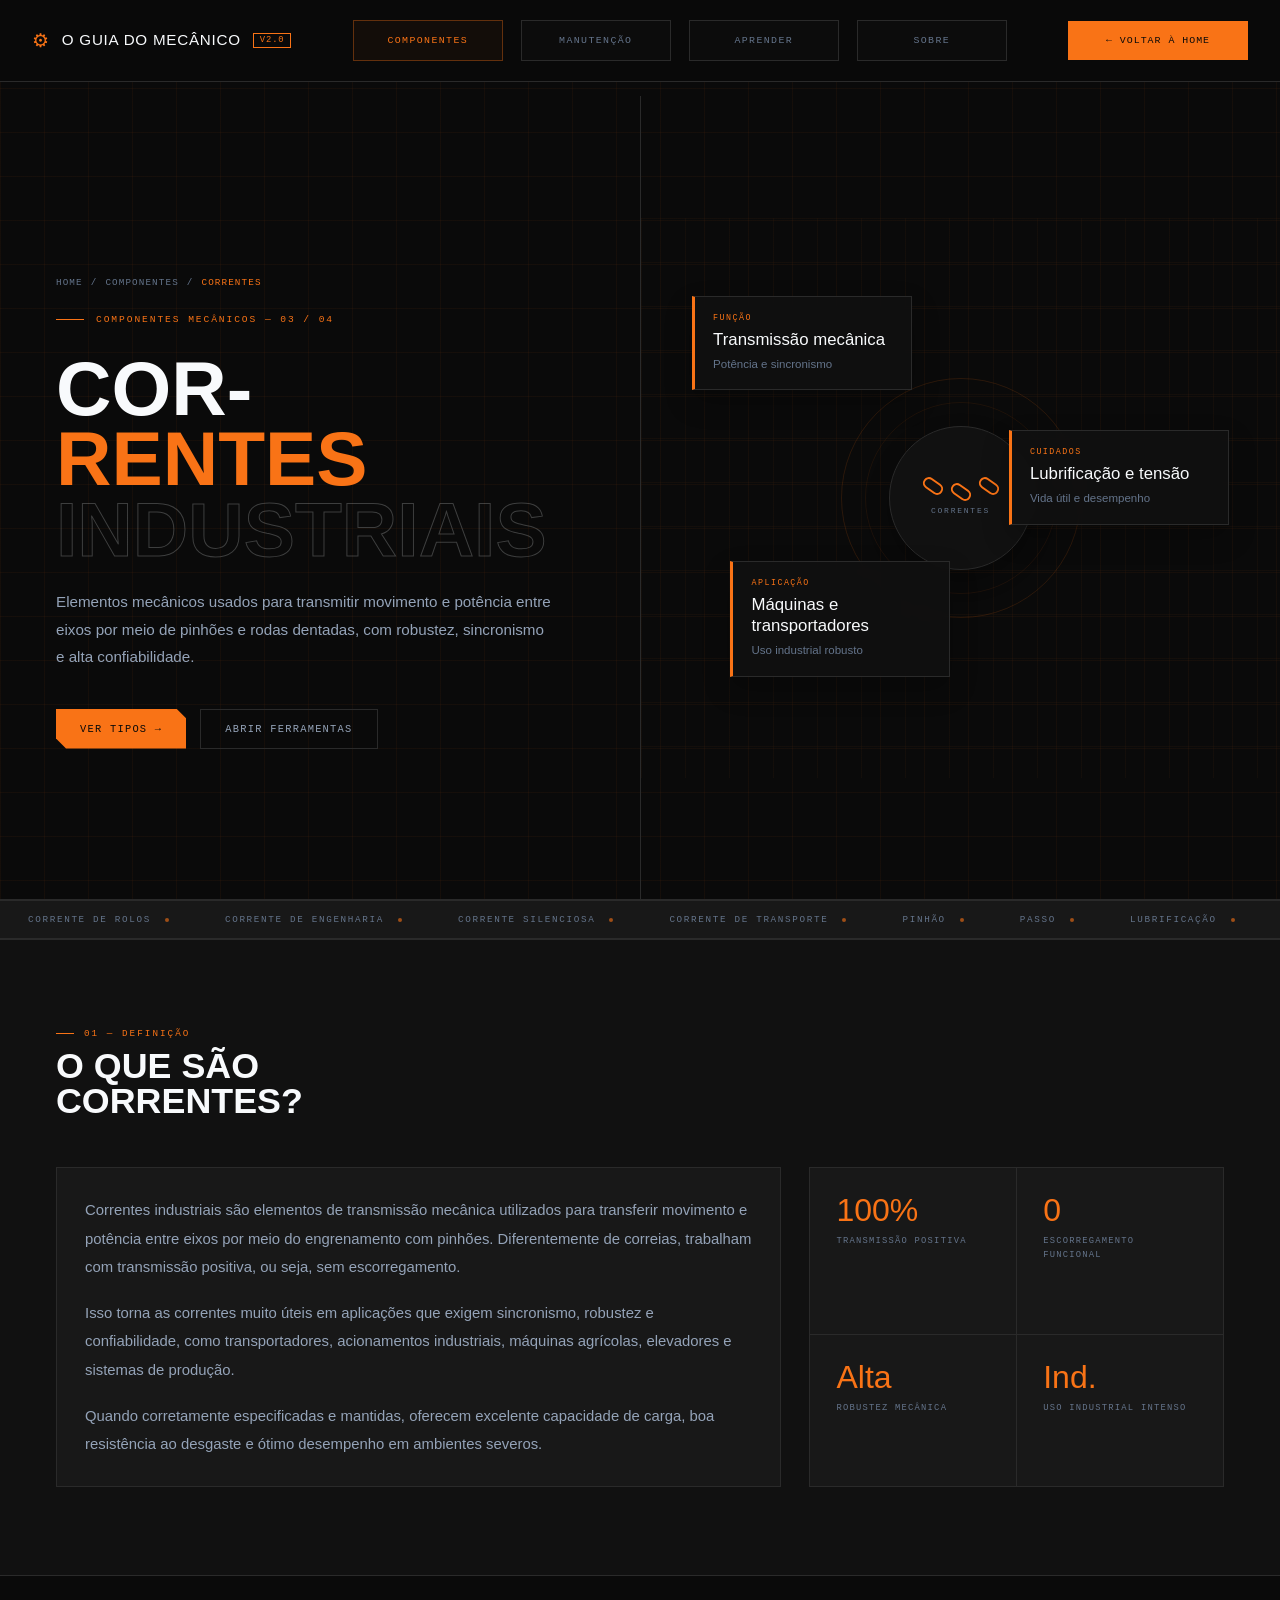
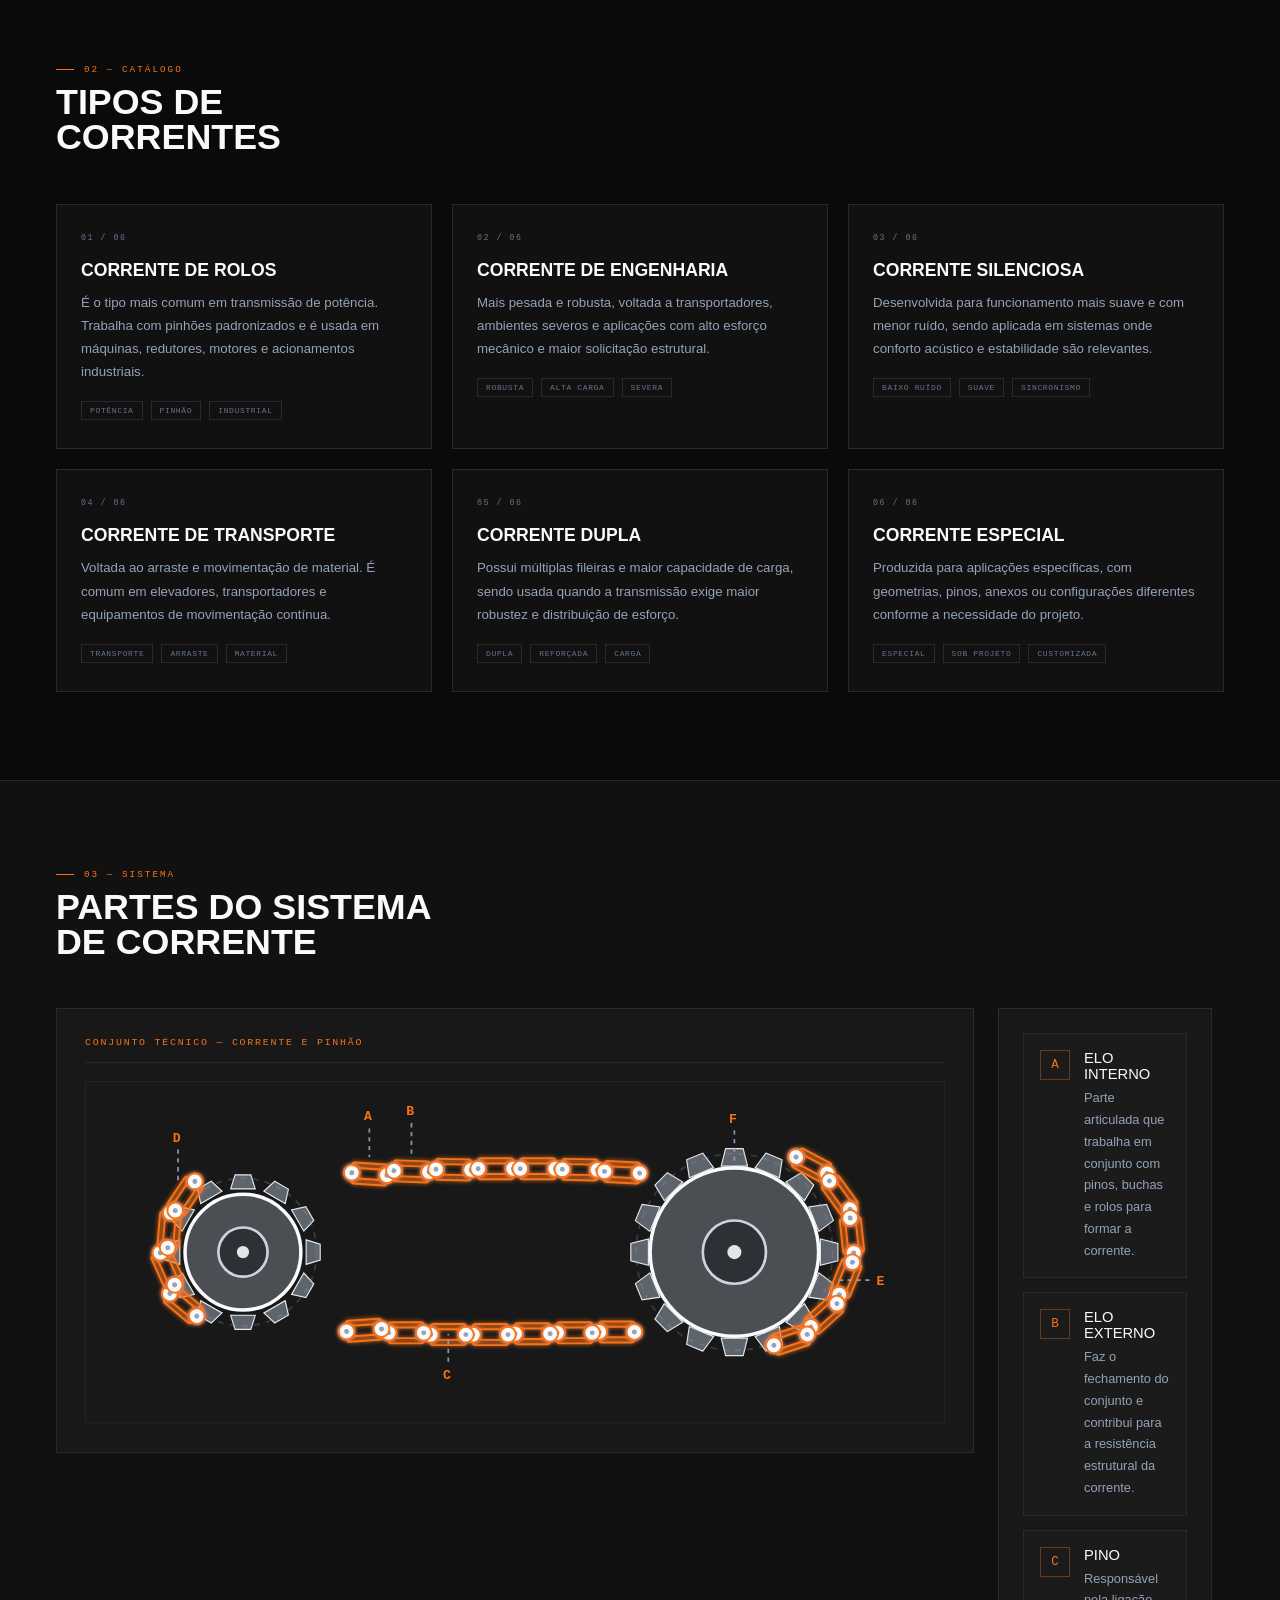
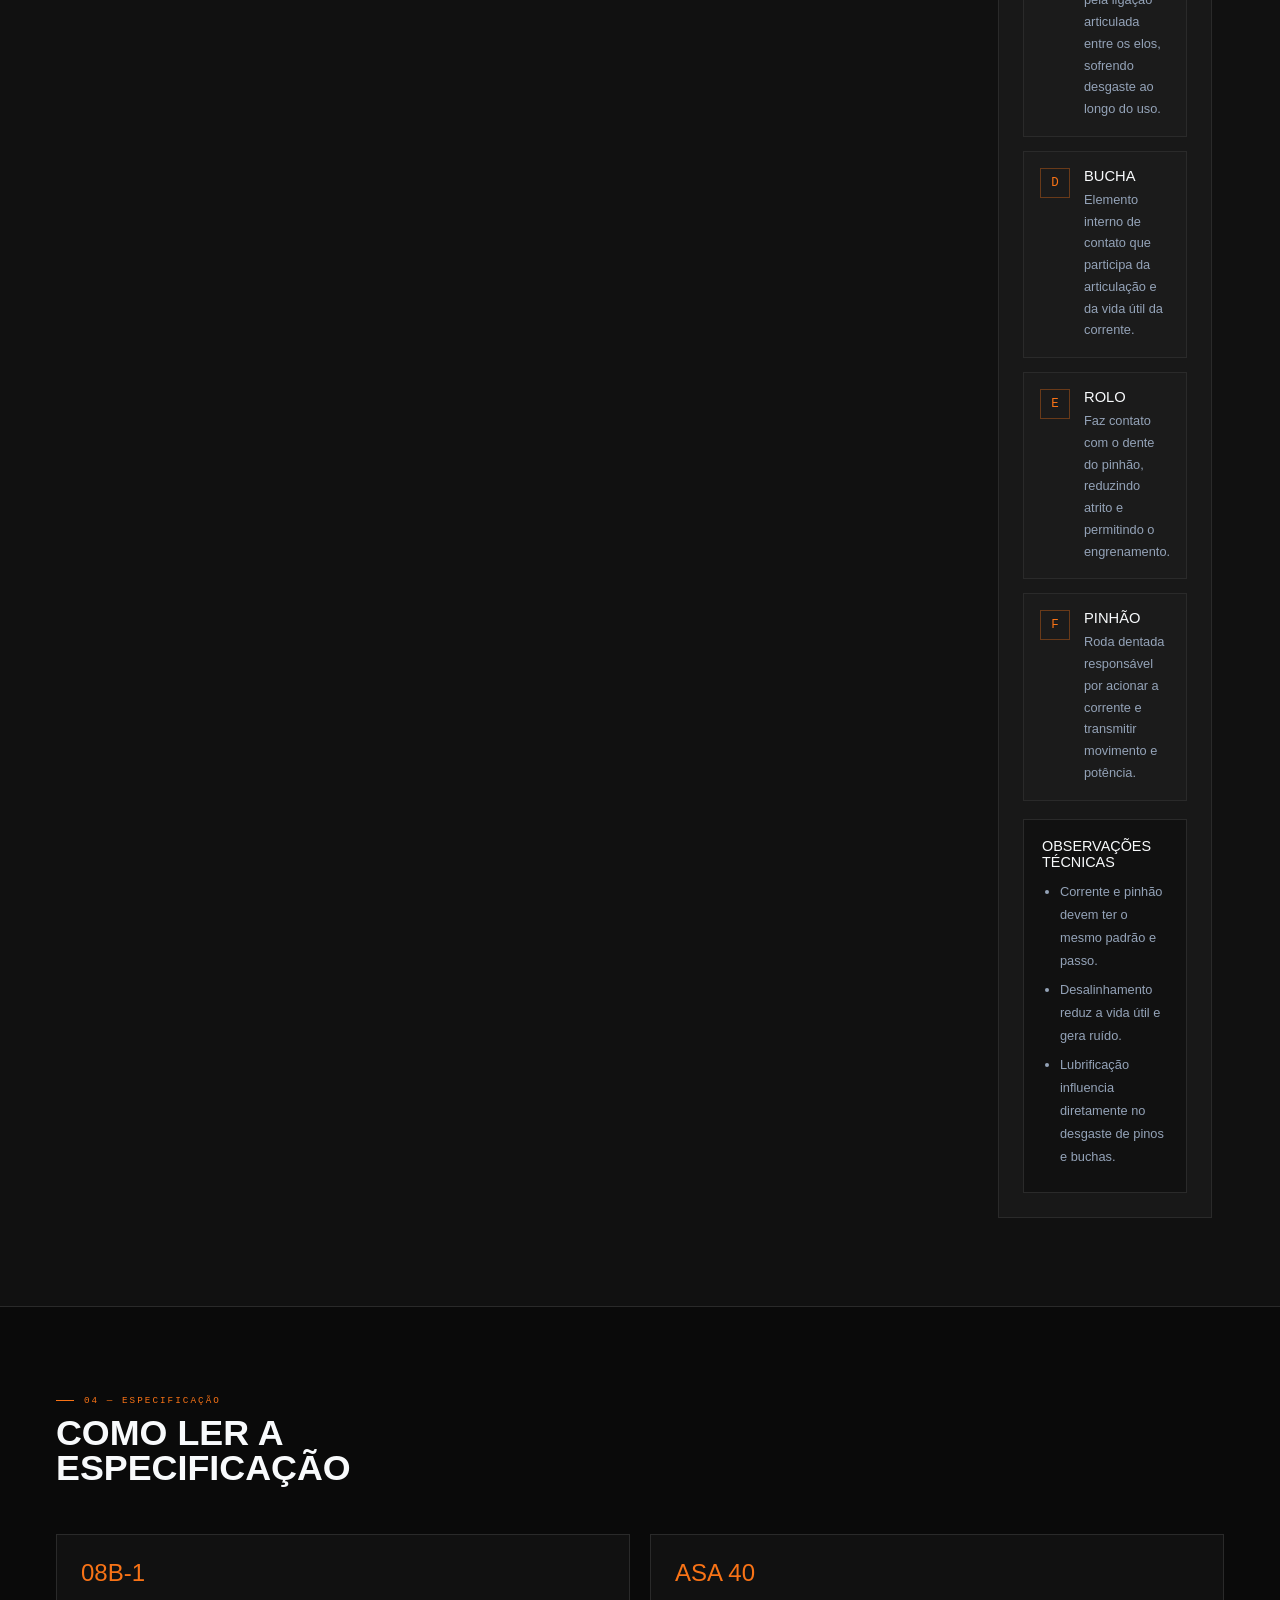
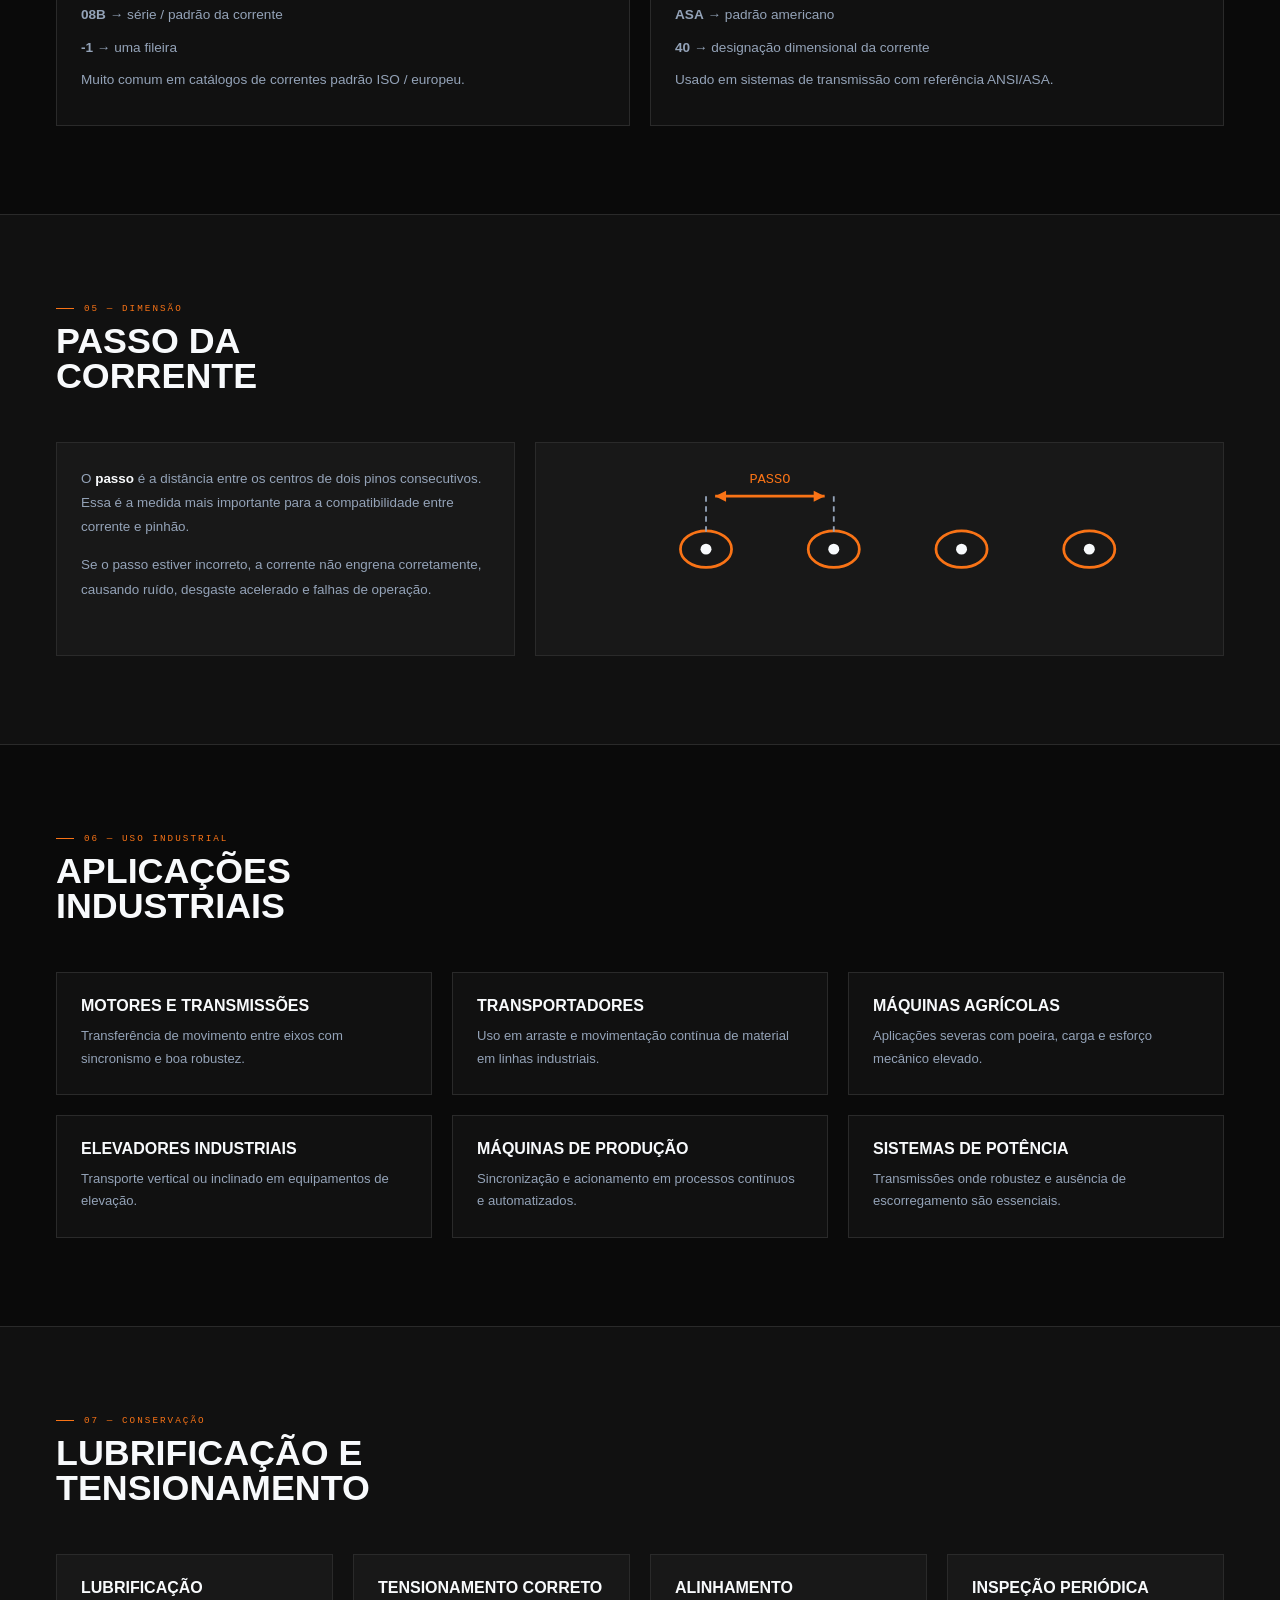
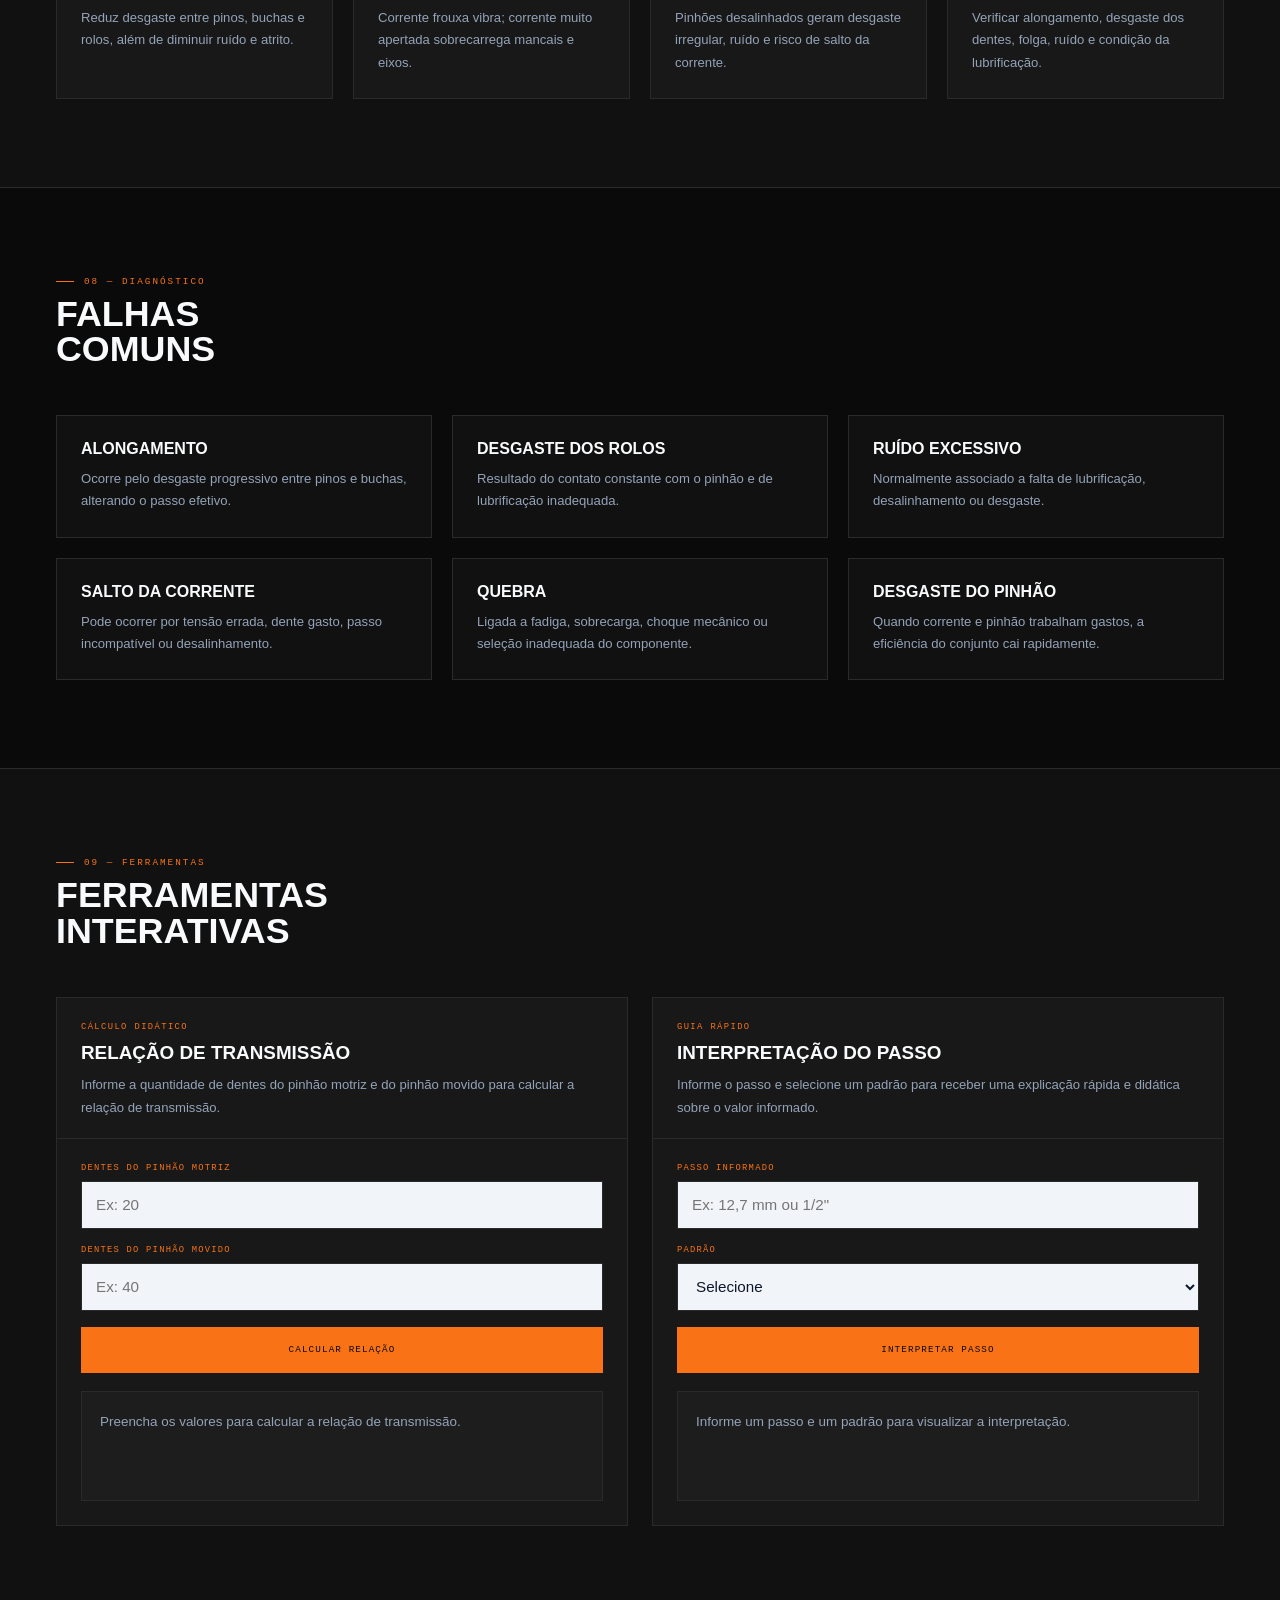
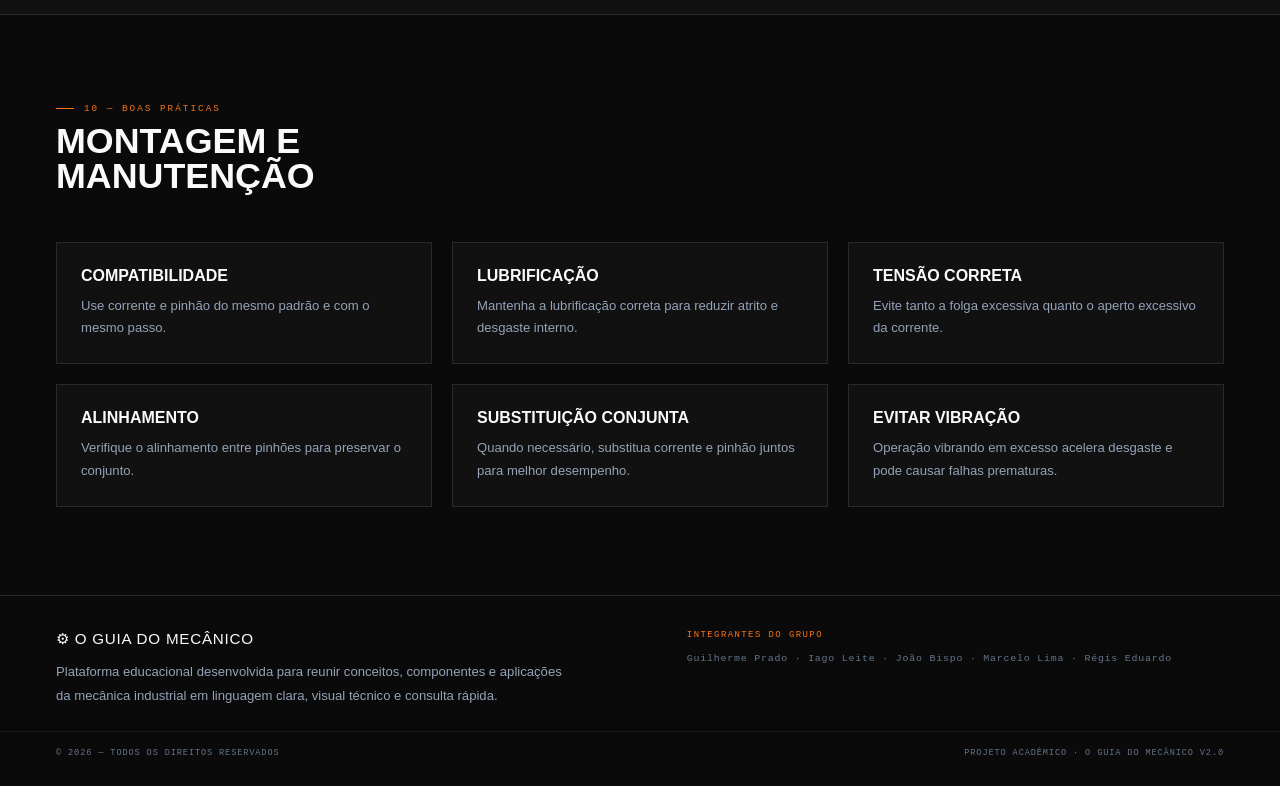
==== commit 218d7fba: "Add files via upload" ====
--- a/correntes.html
+++ b/correntes.html
@@ -4,8 +4,6 @@
   <meta charset="UTF-8" />
   <meta name="viewport" content="width=device-width, initial-scale=1.0" />
   <title>Correntes — O Guia do Mecânico</title>
-
-  <link rel="stylesheet" href="style-rolamentos.css" />
   <link rel="stylesheet" href="style-correntes.css" />
 </head>
 <body>
@@ -278,71 +276,138 @@
         <div class="diagram-title">Conjunto técnico — corrente e pinhão</div>
 
         <div class="chain-svg-wrap">
-          <svg viewBox="0 0 900 360" xmlns="http://www.w3.org/2000/svg" class="chain-svg">
-            <circle cx="170" cy="180" r="78" fill="none" stroke="#f8fafc" stroke-width="4"/>
-            <circle cx="170" cy="180" r="30" fill="none" stroke="#94a3b8" stroke-width="3"/>
-
-            <circle cx="615" cy="180" r="108" fill="none" stroke="#f8fafc" stroke-width="4"/>
-            <circle cx="615" cy="180" r="40" fill="none" stroke="#94a3b8" stroke-width="3"/>
-
-            <g stroke="#f97316" stroke-width="3" fill="none">
-              <ellipse cx="262" cy="104" rx="26" ry="18"/>
-              <ellipse cx="318" cy="92" rx="26" ry="18"/>
-              <ellipse cx="376" cy="84" rx="26" ry="18"/>
-              <ellipse cx="436" cy="80" rx="26" ry="18"/>
-              <ellipse cx="496" cy="82" rx="26" ry="18"/>
-              <ellipse cx="554" cy="90" rx="26" ry="18"/>
-
-              <ellipse cx="675" cy="96" rx="22" ry="16"/>
-              <ellipse cx="719" cy="122" rx="22" ry="16"/>
-              <ellipse cx="747" cy="164" rx="22" ry="16"/>
-              <ellipse cx="746" cy="214" rx="22" ry="16"/>
-              <ellipse cx="718" cy="256" rx="22" ry="16"/>
-              <ellipse cx="672" cy="282" rx="22" ry="16"/>
-
-              <ellipse cx="557" cy="270" rx="26" ry="18"/>
-              <ellipse cx="497" cy="278" rx="26" ry="18"/>
-              <ellipse cx="437" cy="280" rx="26" ry="18"/>
-              <ellipse cx="377" cy="276" rx="26" ry="18"/>
-              <ellipse cx="318" cy="268" rx="26" ry="18"/>
-              <ellipse cx="262" cy="256" rx="26" ry="18"/>
-
-              <ellipse cx="105" cy="236" rx="22" ry="16"/>
-              <ellipse cx="86" cy="180" rx="22" ry="16"/>
-              <ellipse cx="104" cy="124" rx="22" ry="16"/>
+          <svg viewBox="0 0 980 390" xmlns="http://www.w3.org/2000/svg" class="chain-svg" aria-label="Diagrama técnico de corrente e pinhões">
+            <defs>
+              <g id="linkUnit">
+                <rect x="-20" y="-12" width="40" height="6" rx="3" class="plate"></rect>
+                <rect x="-20" y="6" width="40" height="6" rx="3" class="plate"></rect>
+
+                <circle cx="-20" cy="0" r="9" class="roller"></circle>
+                <circle cx="20" cy="0" r="9" class="roller"></circle>
+
+                <circle cx="-20" cy="0" r="2.8" class="pin-dot"></circle>
+                <circle cx="20" cy="0" r="2.8" class="pin-dot"></circle>
+              </g>
+
+              <filter id="softGlow" x="-30%" y="-30%" width="160%" height="160%">
+                <feGaussianBlur stdDeviation="2.4" result="blur"/>
+                <feMerge>
+                  <feMergeNode in="blur"/>
+                  <feMergeNode in="SourceGraphic"/>
+                </feMerge>
+              </filter>
+            </defs>
+
+            <rect x="0.5" y="0.5" width="979" height="389" fill="none" stroke="rgba(255,255,255,0.06)"/>
+
+            <!-- Pinhão esquerdo -->
+            <g transform="translate(180 195)">
+              <g class="tooth-group tooth-group-sm">
+                <polygon points="-9,-88 9,-88 14,-72 -14,-72" class="sprocket-tooth" transform="rotate(0)"></polygon>
+                <polygon points="-9,-88 9,-88 14,-72 -14,-72" class="sprocket-tooth" transform="rotate(30)"></polygon>
+                <polygon points="-9,-88 9,-88 14,-72 -14,-72" class="sprocket-tooth" transform="rotate(60)"></polygon>
+                <polygon points="-9,-88 9,-88 14,-72 -14,-72" class="sprocket-tooth" transform="rotate(90)"></polygon>
+                <polygon points="-9,-88 9,-88 14,-72 -14,-72" class="sprocket-tooth" transform="rotate(120)"></polygon>
+                <polygon points="-9,-88 9,-88 14,-72 -14,-72" class="sprocket-tooth" transform="rotate(150)"></polygon>
+                <polygon points="-9,-88 9,-88 14,-72 -14,-72" class="sprocket-tooth" transform="rotate(180)"></polygon>
+                <polygon points="-9,-88 9,-88 14,-72 -14,-72" class="sprocket-tooth" transform="rotate(210)"></polygon>
+                <polygon points="-9,-88 9,-88 14,-72 -14,-72" class="sprocket-tooth" transform="rotate(240)"></polygon>
+                <polygon points="-9,-88 9,-88 14,-72 -14,-72" class="sprocket-tooth" transform="rotate(270)"></polygon>
+                <polygon points="-9,-88 9,-88 14,-72 -14,-72" class="sprocket-tooth" transform="rotate(300)"></polygon>
+                <polygon points="-9,-88 9,-88 14,-72 -14,-72" class="sprocket-tooth" transform="rotate(330)"></polygon>
+              </g>
+
+              <circle r="66" class="sprocket-body"></circle>
+              <circle r="28" class="sprocket-hole"></circle>
+              <circle r="84" class="pitch-circle"></circle>
+              <circle r="7" class="hub-dot"></circle>
             </g>
 
-            <g fill="#f8fafc">
-              <circle cx="262" cy="104" r="6"/>
-              <circle cx="318" cy="92" r="6"/>
-              <circle cx="376" cy="84" r="6"/>
-              <circle cx="436" cy="80" r="6"/>
-              <circle cx="496" cy="82" r="6"/>
-              <circle cx="554" cy="90" r="6"/>
-              <circle cx="675" cy="96" r="6"/>
-              <circle cx="719" cy="122" r="6"/>
-              <circle cx="747" cy="164" r="6"/>
-              <circle cx="746" cy="214" r="6"/>
-              <circle cx="718" cy="256" r="6"/>
-              <circle cx="672" cy="282" r="6"/>
+            <!-- Pinhão direito -->
+            <g transform="translate(740 195)">
+              <g class="tooth-group tooth-group-lg">
+                <polygon points="-10,-118 10,-118 15,-98 -15,-98" class="sprocket-tooth" transform="rotate(0)"></polygon>
+                <polygon points="-10,-118 10,-118 15,-98 -15,-98" class="sprocket-tooth" transform="rotate(22.5)"></polygon>
+                <polygon points="-10,-118 10,-118 15,-98 -15,-98" class="sprocket-tooth" transform="rotate(45)"></polygon>
+                <polygon points="-10,-118 10,-118 15,-98 -15,-98" class="sprocket-tooth" transform="rotate(67.5)"></polygon>
+                <polygon points="-10,-118 10,-118 15,-98 -15,-98" class="sprocket-tooth" transform="rotate(90)"></polygon>
+                <polygon points="-10,-118 10,-118 15,-98 -15,-98" class="sprocket-tooth" transform="rotate(112.5)"></polygon>
+                <polygon points="-10,-118 10,-118 15,-98 -15,-98" class="sprocket-tooth" transform="rotate(135)"></polygon>
+                <polygon points="-10,-118 10,-118 15,-98 -15,-98" class="sprocket-tooth" transform="rotate(157.5)"></polygon>
+                <polygon points="-10,-118 10,-118 15,-98 -15,-98" class="sprocket-tooth" transform="rotate(180)"></polygon>
+                <polygon points="-10,-118 10,-118 15,-98 -15,-98" class="sprocket-tooth" transform="rotate(202.5)"></polygon>
+                <polygon points="-10,-118 10,-118 15,-98 -15,-98" class="sprocket-tooth" transform="rotate(225)"></polygon>
+                <polygon points="-10,-118 10,-118 15,-98 -15,-98" class="sprocket-tooth" transform="rotate(247.5)"></polygon>
+                <polygon points="-10,-118 10,-118 15,-98 -15,-98" class="sprocket-tooth" transform="rotate(270)"></polygon>
+                <polygon points="-10,-118 10,-118 15,-98 -15,-98" class="sprocket-tooth" transform="rotate(292.5)"></polygon>
+                <polygon points="-10,-118 10,-118 15,-98 -15,-98" class="sprocket-tooth" transform="rotate(315)"></polygon>
+                <polygon points="-10,-118 10,-118 15,-98 -15,-98" class="sprocket-tooth" transform="rotate(337.5)"></polygon>
+              </g>
+
+              <circle r="96" class="sprocket-body"></circle>
+              <circle r="36" class="sprocket-hole"></circle>
+              <circle r="112" class="pitch-circle"></circle>
+              <circle r="8" class="hub-dot"></circle>
             </g>
 
-            <g stroke="#94a3b8" stroke-width="2" stroke-dasharray="5 5">
-              <line x1="262" y1="54" x2="262" y2="86"/>
-              <line x1="318" y1="44" x2="318" y2="74"/>
-              <line x1="615" y1="48" x2="615" y2="120"/>
-              <line x1="746" y1="254" x2="784" y2="254"/>
-              <line x1="376" y1="310" x2="376" y2="292"/>
-              <line x1="170" y1="72" x2="170" y2="102"/>
+            <!-- Corrente superior -->
+            <g filter="url(#softGlow)">
+              <g transform="translate(324 106) rotate(4)"><use href="#linkUnit"></use></g>
+              <g transform="translate(372 103) rotate(2)"><use href="#linkUnit"></use></g>
+              <g transform="translate(420 101) rotate(1)"><use href="#linkUnit"></use></g>
+              <g transform="translate(468 100) rotate(0)"><use href="#linkUnit"></use></g>
+              <g transform="translate(516 100) rotate(0)"><use href="#linkUnit"></use></g>
+              <g transform="translate(564 101) rotate(1)"><use href="#linkUnit"></use></g>
+              <g transform="translate(612 104) rotate(3)"><use href="#linkUnit"></use></g>
             </g>
 
-            <g fill="#f97316" font-size="14" font-family="Courier New">
-              <text x="257" y="44">A</text>
-              <text x="313" y="34">B</text>
-              <text x="609" y="40">F</text>
-              <text x="792" y="259">E</text>
-              <text x="370" y="330">C</text>
-              <text x="164" y="64">D</text>
+            <!-- Corrente no pinhão direito -->
+            <g filter="url(#softGlow)">
+              <g transform="translate(828 96) rotate(28)"><use href="#linkUnit"></use></g>
+              <g transform="translate(860 130) rotate(54)"><use href="#linkUnit"></use></g>
+              <g transform="translate(874 176) rotate(84)"><use href="#linkUnit"></use></g>
+              <g transform="translate(867 225) rotate(112)"><use href="#linkUnit"></use></g>
+              <g transform="translate(842 267) rotate(138)"><use href="#linkUnit"></use></g>
+              <g transform="translate(804 295) rotate(162)"><use href="#linkUnit"></use></g>
+            </g>
+
+            <!-- Corrente inferior -->
+            <g filter="url(#softGlow)">
+              <g transform="translate(606 286) rotate(180)"><use href="#linkUnit"></use></g>
+              <g transform="translate(558 287) rotate(180)"><use href="#linkUnit"></use></g>
+              <g transform="translate(510 288) rotate(180)"><use href="#linkUnit"></use></g>
+              <g transform="translate(462 289) rotate(180)"><use href="#linkUnit"></use></g>
+              <g transform="translate(414 289) rotate(180)"><use href="#linkUnit"></use></g>
+              <g transform="translate(366 287) rotate(180)"><use href="#linkUnit"></use></g>
+              <g transform="translate(318 284) rotate(176)"><use href="#linkUnit"></use></g>
+            </g>
+
+            <!-- Corrente no pinhão esquerdo -->
+            <g filter="url(#softGlow)">
+              <g transform="translate(112 255) rotate(220)"><use href="#linkUnit"></use></g>
+              <g transform="translate(94 214) rotate(246)"><use href="#linkUnit"></use></g>
+              <g transform="translate(96 170) rotate(275)"><use href="#linkUnit"></use></g>
+              <g transform="translate(114 131) rotate(304)"><use href="#linkUnit"></use></g>
+            </g>
+
+            <!-- Guias -->
+            <g class="guide-lines">
+              <line x1="324" y1="54" x2="324" y2="87"></line>
+              <line x1="372" y1="48" x2="372" y2="83"></line>
+              <line x1="414" y1="320" x2="414" y2="288"></line>
+              <line x1="106" y1="78" x2="106" y2="118"></line>
+              <line x1="894" y1="227" x2="858" y2="227"></line>
+              <line x1="740" y1="56" x2="740" y2="96"></line>
+            </g>
+
+            <!-- Letras -->
+            <g class="diagram-labels">
+              <text x="318" y="45">A</text>
+              <text x="366" y="39">B</text>
+              <text x="408" y="340">C</text>
+              <text x="100" y="69">D</text>
+              <text x="902" y="232">E</text>
+              <text x="734" y="48">F</text>
             </g>
           </svg>
         </div>
--- a/style-correntes.css
+++ b/style-correntes.css
@@ -17,12 +17,133 @@
   --font-body: Arial, Helvetica, sans-serif;
 }
 
+*,
+*::before,
+*::after {
+  box-sizing: border-box;
+  margin: 0;
+  padding: 0;
+}
+
+html {
+  scroll-behavior: smooth;
+}
+
+body {
+  background: var(--bg);
+  color: var(--text);
+  font-family: var(--font-body);
+  overflow-x: hidden;
+}
+
+/* NAV */
+nav {
+  position: fixed;
+  top: 0;
+  left: 0;
+  right: 0;
+  z-index: 1000;
+  display: grid;
+  grid-template-columns: auto 1fr auto;
+  align-items: center;
+  gap: 28px;
+  min-height: 82px;
+  padding: 14px 32px;
+  background: rgba(10, 10, 10, 0.95);
+  border-bottom: 1px solid var(--border);
+  backdrop-filter: blur(10px);
+}
+
+.nav-logo {
+  display: flex;
+  align-items: center;
+  gap: 12px;
+  color: var(--white);
+  text-decoration: none;
+  font-family: var(--font-title);
+  font-size: 0.95rem;
+  letter-spacing: 0.05em;
+  text-transform: uppercase;
+  line-height: 1.1;
+  white-space: nowrap;
+}
+
+.gear-spin {
+  display: inline-block;
+  font-size: 1.2rem;
+  animation: spin 10s linear infinite;
+  color: var(--orange);
+}
+
+.nav-tag {
+  font-family: var(--font-mono);
+  font-size: 0.55rem;
+  color: var(--orange);
+  border: 1px solid var(--orange);
+  padding: 2px 6px;
+  letter-spacing: 0.1em;
+}
+
+.nav-links {
+  list-style: none;
+  display: flex;
+  align-items: center;
+  justify-content: center;
+  gap: 18px;
+  flex-wrap: wrap;
+}
+
+.nav-links a {
+  display: inline-flex;
+  align-items: center;
+  justify-content: center;
+  min-width: 150px;
+  padding: 14px 18px;
+  border: 1px solid var(--border);
+  background: rgba(255, 255, 255, 0.01);
+  color: var(--muted);
+  text-decoration: none;
+  font-family: var(--font-mono);
+  font-size: 0.62rem;
+  letter-spacing: 0.14em;
+  text-transform: uppercase;
+  transition: color 0.2s ease, border-color 0.2s ease, background 0.2s ease;
+}
+
+.nav-links a:hover,
+.nav-links a.active {
+  color: var(--orange);
+  border-color: rgba(249, 115, 22, 0.35);
+  background: rgba(249, 115, 22, 0.04);
+}
+
+.nav-cta {
+  display: inline-flex;
+  align-items: center;
+  justify-content: center;
+  text-decoration: none;
+  font-family: var(--font-mono);
+  font-size: 0.62rem;
+  letter-spacing: 0.1em;
+  text-transform: uppercase;
+  color: #0a0a0a;
+  background: var(--orange);
+  padding: 14px 24px;
+  min-width: 180px;
+  white-space: nowrap;
+  transition: background 0.2s ease, transform 0.2s ease;
+}
+
+.nav-cta:hover {
+  background: var(--orange2);
+}
+
 /* HERO */
 .page-hero {
   min-height: 100vh;
   display: grid;
   grid-template-columns: 1fr 1fr;
-  padding-top: 60px;
+  padding-top: 96px;
   position: relative;
   overflow: hidden;
   border-bottom: 1px solid var(--border);
@@ -74,6 +195,102 @@
   font-weight: normal;
 }
 
+.hero-eyebrow {
+  display: flex;
+  align-items: center;
+  gap: 12px;
+  margin-bottom: 28px;
+  animation: fadeUp 0.7s ease forwards;
+}
+
+.eyebrow-line {
+  width: 28px;
+  height: 1px;
+  background: var(--orange);
+  flex-shrink: 0;
+}
+
+.eyebrow-text {
+  font-family: var(--font-mono);
+  font-size: 0.6rem;
+  letter-spacing: 0.2em;
+  text-transform: uppercase;
+  color: var(--orange);
+}
+
+.hero-title {
+  font-family: var(--font-title);
+  font-size: clamp(3rem, 6vw, 5.3rem);
+  line-height: 0.92;
+  text-transform: uppercase;
+  color: var(--white);
+  margin-bottom: 24px;
+  animation: fadeUp 0.7s 0.1s ease both;
+}
+
+.hero-title .accent {
+  color: var(--orange);
+  display: block;
+}
+
+.hero-title .outline {
+  display: block;
+  color: transparent;
+  -webkit-text-stroke: 1px rgba(248, 250, 252, 0.22);
+}
+
+.hero-desc {
+  max-width: 500px;
+  font-size: 0.95rem;
+  line-height: 1.8;
+  color: var(--steel);
+  margin-bottom: 38px;
+  animation: fadeUp 0.7s 0.2s ease both;
+}
+
+.hero-actions {
+  display: flex;
+  gap: 14px;
+  animation: fadeUp 0.7s 0.3s ease both;
+}
+
+.btn-primary,
+.btn-secondary {
+  display: inline-flex;
+  align-items: center;
+  justify-content: center;
+  text-decoration: none;
+  font-family: var(--font-mono);
+  font-size: 0.65rem;
+  letter-spacing: 0.12em;
+  text-transform: uppercase;
+  padding: 13px 24px;
+  transition: all 0.2s ease;
+}
+
+.btn-primary {
+  color: #0a0a0a;
+  background: var(--orange);
+  clip-path: polygon(0 0, calc(100% - 10px) 0, 100% 10px, 100% 100%, 10px 100%, 0 calc(100% - 10px));
+}
+
+.btn-primary:hover {
+  background: var(--orange2);
+  transform: translateY(-2px);
+}
+
+.btn-secondary {
+  color: var(--steel);
+  border: 1px solid var(--border);
+  background: transparent;
+}
+
+.btn-secondary:hover {
+  color: var(--orange);
+  border-color: var(--orange);
+}
+
+/* HERO RIGHT */
 .hero-right {
   position: relative;
   border-left: 1px solid var(--border);
@@ -221,6 +438,82 @@
   color: var(--muted);
 }
 
+/* MARQUEE */
+.marquee-wrap {
+  overflow: hidden;
+  border-top: 1px solid var(--border);
+  border-bottom: 1px solid var(--border);
+  padding: 13px 0;
+  background: var(--surface2);
+}
+
+.marquee-track {
+  display: flex;
+  white-space: nowrap;
+  width: max-content;
+  animation: marquee 28s linear infinite;
+}
+
+.marquee-item {
+  display: inline-flex;
+  align-items: center;
+  gap: 14px;
+  padding: 0 28px;
+  font-family: var(--font-mono);
+  font-size: 0.58rem;
+  letter-spacing: 0.18em;
+  text-transform: uppercase;
+  color: var(--muted);
+}
+
+.marquee-dot {
+  width: 4px;
+  height: 4px;
+  border-radius: 50%;
+  background: var(--orange);
+  opacity: 0.6;
+  display: inline-block;
+}
+
+/* BASE */
+section {
+  padding: 88px 56px;
+}
+
+.section-header {
+  display: flex;
+  align-items: flex-end;
+  justify-content: space-between;
+  margin-bottom: 48px;
+}
+
+.section-label {
+  display: flex;
+  align-items: center;
+  gap: 10px;
+  margin-bottom: 10px;
+  font-family: var(--font-mono);
+  font-size: 0.58rem;
+  letter-spacing: 0.22em;
+  text-transform: uppercase;
+  color: var(--orange);
+}
+
+.section-label::before {
+  content: "";
+  width: 18px;
+  height: 1px;
+  background: var(--orange);
+}
+
+.section-title {
+  font-family: var(--font-title);
+  font-size: clamp(1.8rem, 2.8vw, 2.6rem);
+  line-height: 0.98;
+  text-transform: uppercase;
+  color: var(--white);
+}
+
 /* INTRO */
 #intro {
   background: var(--surface);
@@ -385,8 +678,69 @@
 
 .chain-svg {
   width: 100%;
-  min-width: 760px;
+  min-width: 860px;
   display: block;
+}
+
+.chain-svg .sprocket-body {
+  fill: #4b4f54;
+  stroke: #f8fafc;
+  stroke-width: 4;
+}
+
+.chain-svg .sprocket-hole {
+  fill: #2d3136;
+  stroke: #cbd5e1;
+  stroke-width: 3;
+}
+
+.chain-svg .hub-dot {
+  fill: #f8fafc;
+  opacity: 0.9;
+}
+
+.chain-svg .pitch-circle {
+  fill: none;
+  stroke: rgba(148, 163, 184, 0.25);
+  stroke-width: 2;
+  stroke-dasharray: 7 7;
+}
+
+.chain-svg .sprocket-tooth {
+  fill: #5e646c;
+  stroke: #e5e7eb;
+  stroke-width: 1.3;
+}
+
+.chain-svg .plate {
+  fill: rgba(249, 115, 22, 0.16);
+  stroke: #f97316;
+  stroke-width: 2.2;
+}
+
+.chain-svg .roller {
+  fill: #f8fafc;
+  stroke: #f97316;
+  stroke-width: 2.2;
+}
+
+.chain-svg .pin-dot {
+  fill: #94a3b8;
+}
+
+.chain-svg .guide-lines line {
+  stroke: #94a3b8;
+  stroke-width: 2;
+  stroke-dasharray: 5 5;
+  opacity: 0.9;
+}
+
+.chain-svg .diagram-labels text {
+  fill: #f97316;
+  font-family: "Courier New", Courier, monospace;
+  font-size: 15px;
+  font-weight: bold;
+  letter-spacing: 0.08em;
 }
 
 .partes-info {
@@ -796,7 +1150,6 @@
 .footer-premium {
   background: var(--bg);
   border-top: 1px solid var(--border);
-  margin-top: 0;
 }
 
 .footer-top {
@@ -871,9 +1224,35 @@
 }
 
 /* ANIMAÇÕES */
+@keyframes spin {
+  to {
+    transform: rotate(360deg);
+  }
+}
+
 @keyframes floatCard {
   0%, 100% { transform: translateY(0); }
   50% { transform: translateY(-8px); }
+}
+
+@keyframes fadeUp {
+  from {
+    opacity: 0;
+    transform: translateY(22px);
+  }
+  to {
+    opacity: 1;
+    transform: translateY(0);
+  }
+}
+
+@keyframes marquee {
+  from {
+    transform: translateX(0);
+  }
+  to {
+    transform: translateX(-50%);
+  }
 }
 
 /* RESPONSIVO */
@@ -906,8 +1285,65 @@
 }
 
 @media (max-width: 820px) {
+  nav {
+    grid-template-columns: 1fr;
+    min-height: auto;
+    padding: 12px 16px;
+    gap: 12px;
+  }
+
+  .nav-logo {
+    font-size: 0.72rem;
+    line-height: 1.2;
+    white-space: normal;
+  }
+
+  .nav-tag {
+    font-size: 0.46rem;
+    padding: 2px 5px;
+  }
+
+  .nav-links {
+    width: 100%;
+    display: grid;
+    grid-template-columns: repeat(2, 1fr);
+    gap: 8px;
+  }
+
+  .nav-links a {
+    min-width: 0;
+    width: 100%;
+    padding: 10px 8px;
+    font-size: 0.54rem;
+  }
+
+  .nav-cta {
+    width: 100%;
+    min-width: 0;
+    font-size: 0.54rem;
+    padding: 10px 12px;
+  }
+
   .hero-left {
     padding: 110px 18px 40px;
+  }
+
+  .hero-title {
+    font-size: clamp(2.2rem, 13vw, 3.6rem);
+  }
+
+  .hero-desc {
+    font-size: 0.88rem;
+    max-width: 100%;
+  }
+
+  .hero-actions {
+    flex-direction: column;
+  }
+
+  .btn-primary,
+  .btn-secondary {
+    width: 100%;
   }
 
   .hero-visual-correntes {
@@ -954,6 +1390,18 @@
   .chain-center-icon span {
     width: 16px;
     height: 10px;
+  }
+
+  section {
+    padding: 60px 16px;
+  }
+
+  .section-header {
+    margin-bottom: 28px;
+  }
+
+  .section-title {
+    font-size: clamp(1.5rem, 8vw, 2rem);
   }
 
   .chain-svg {
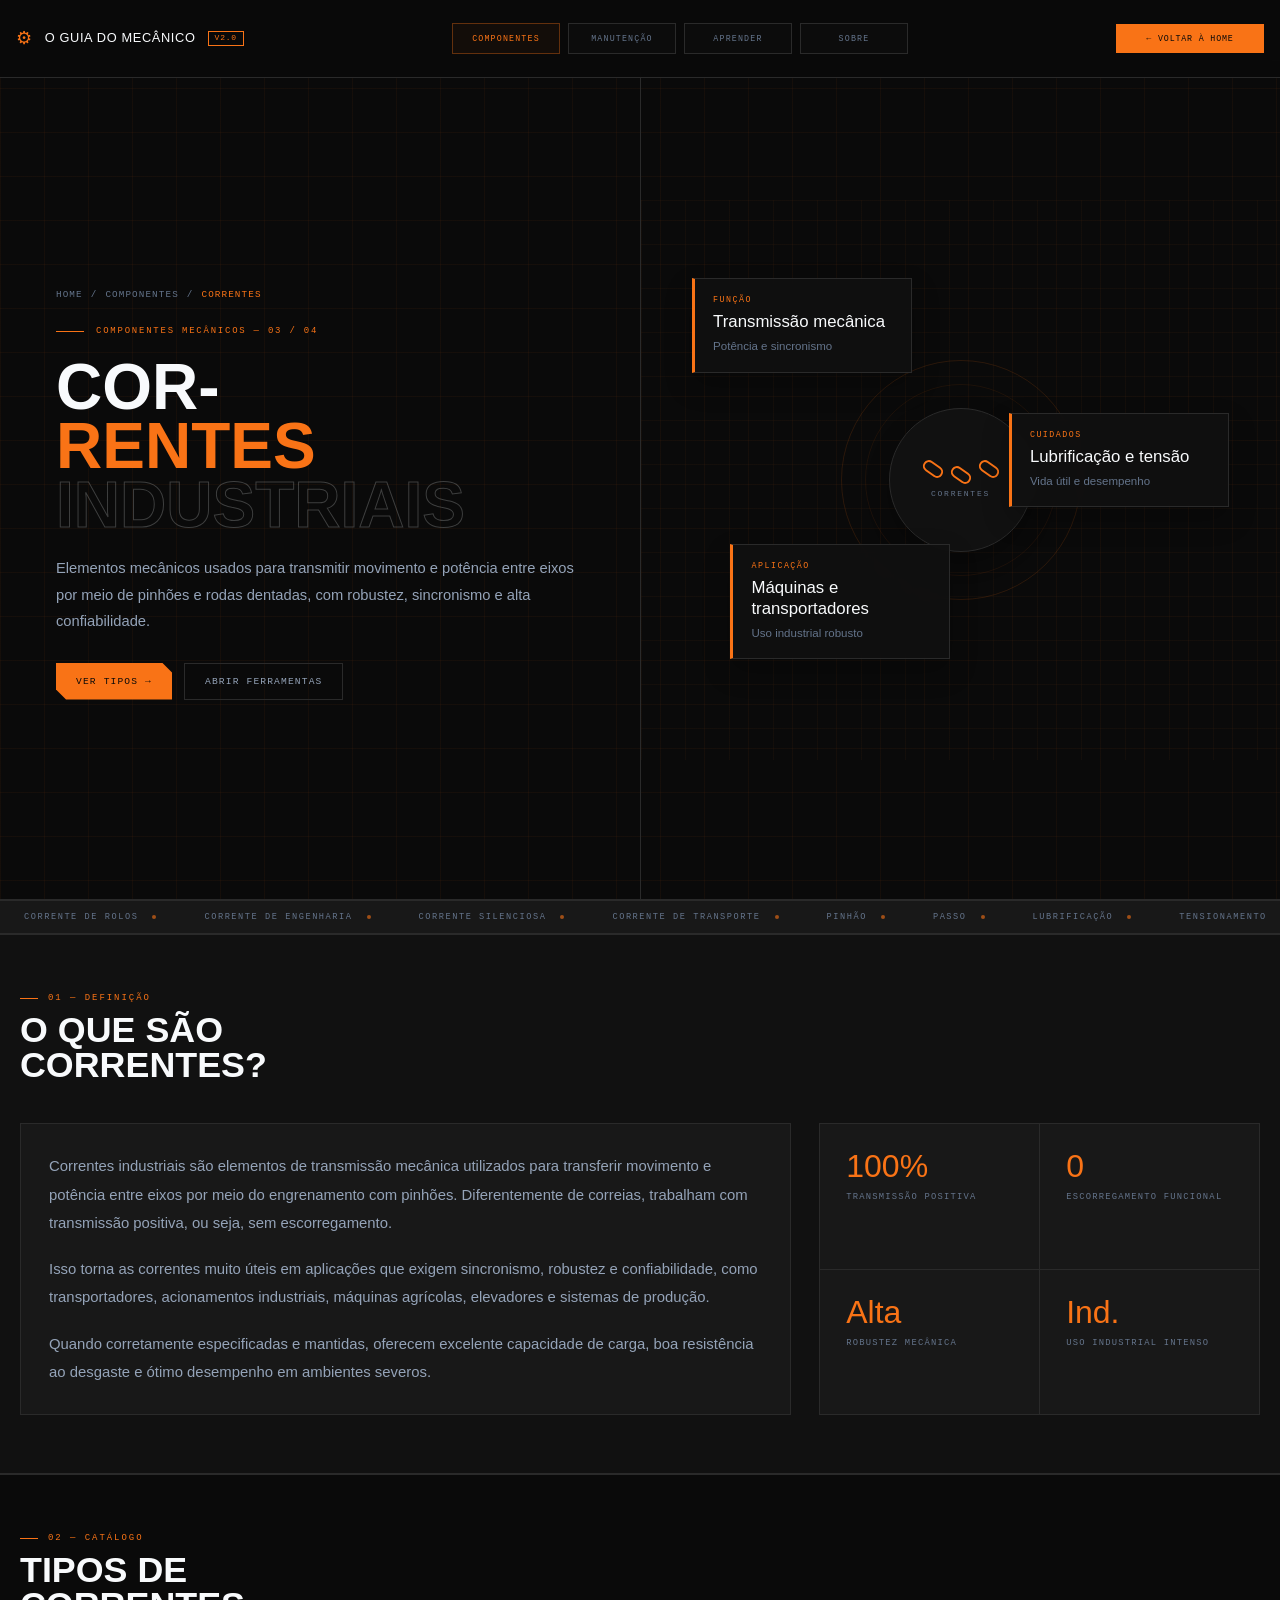
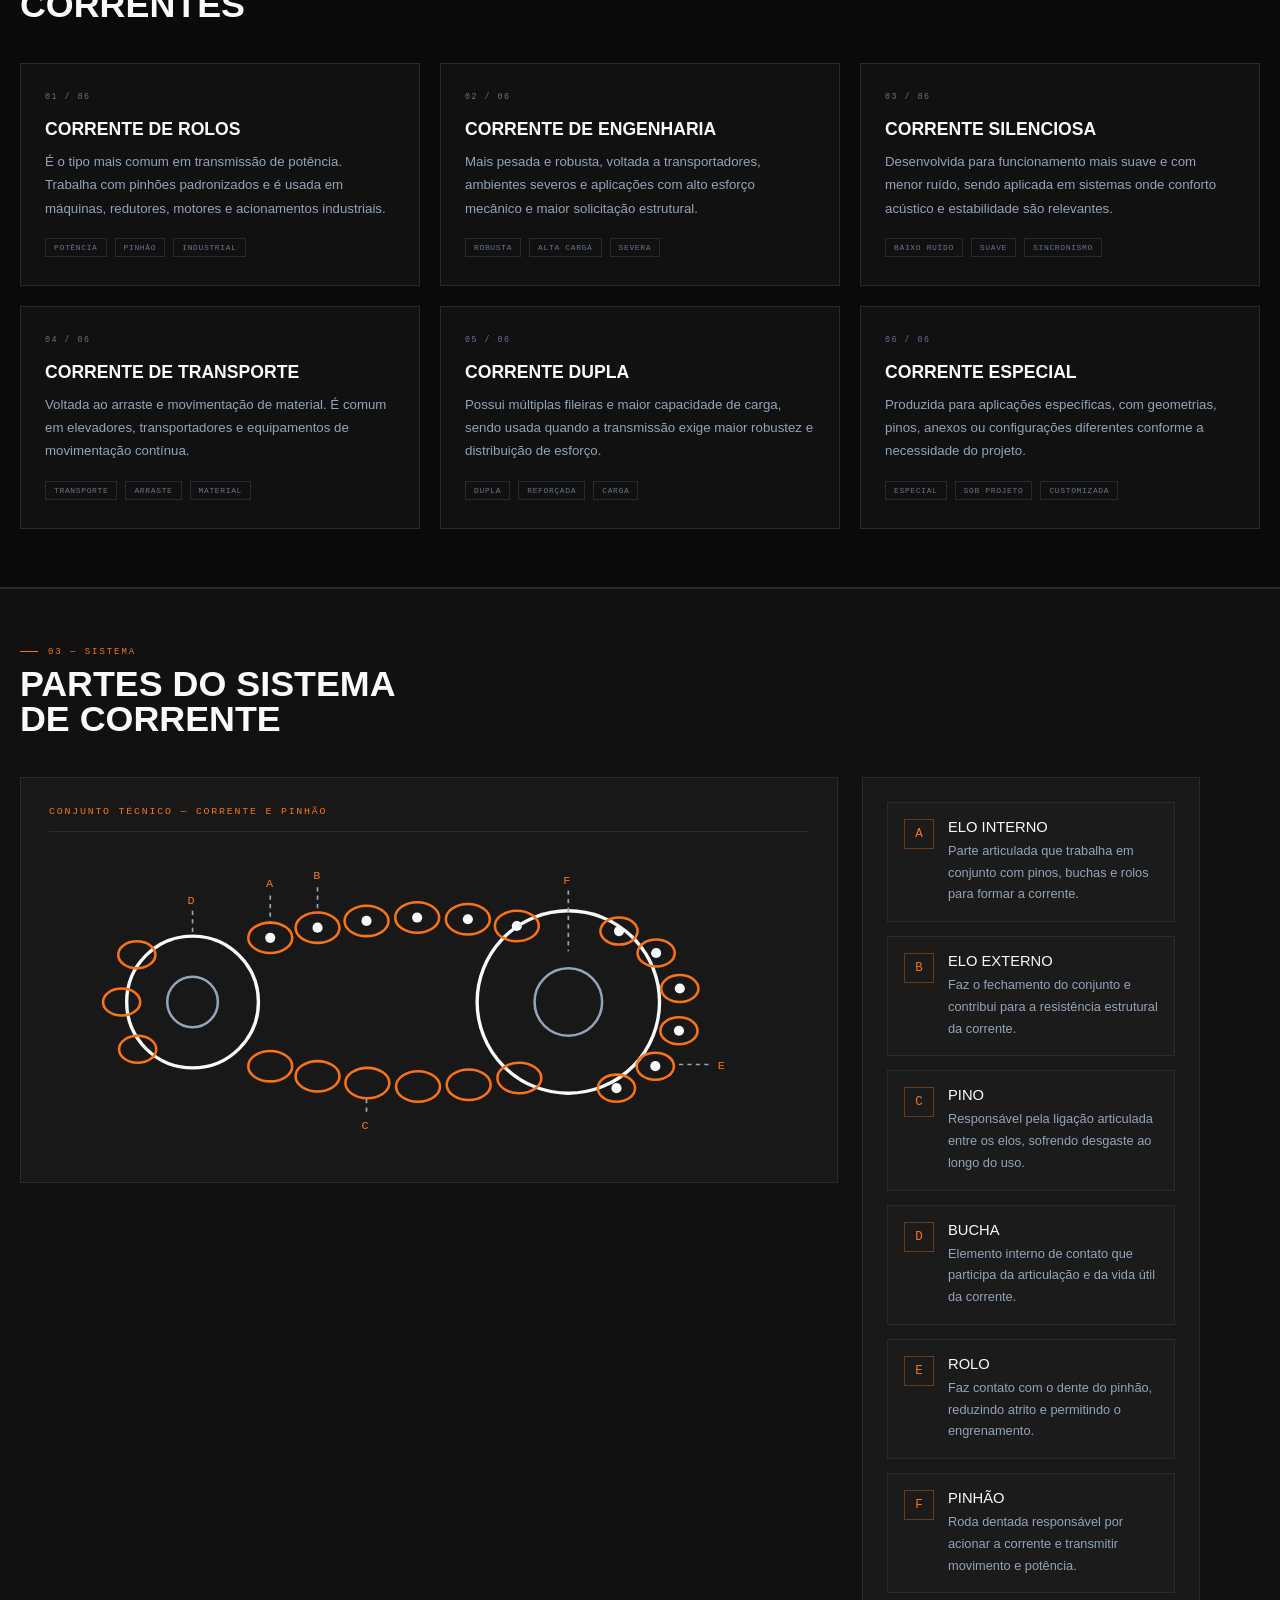
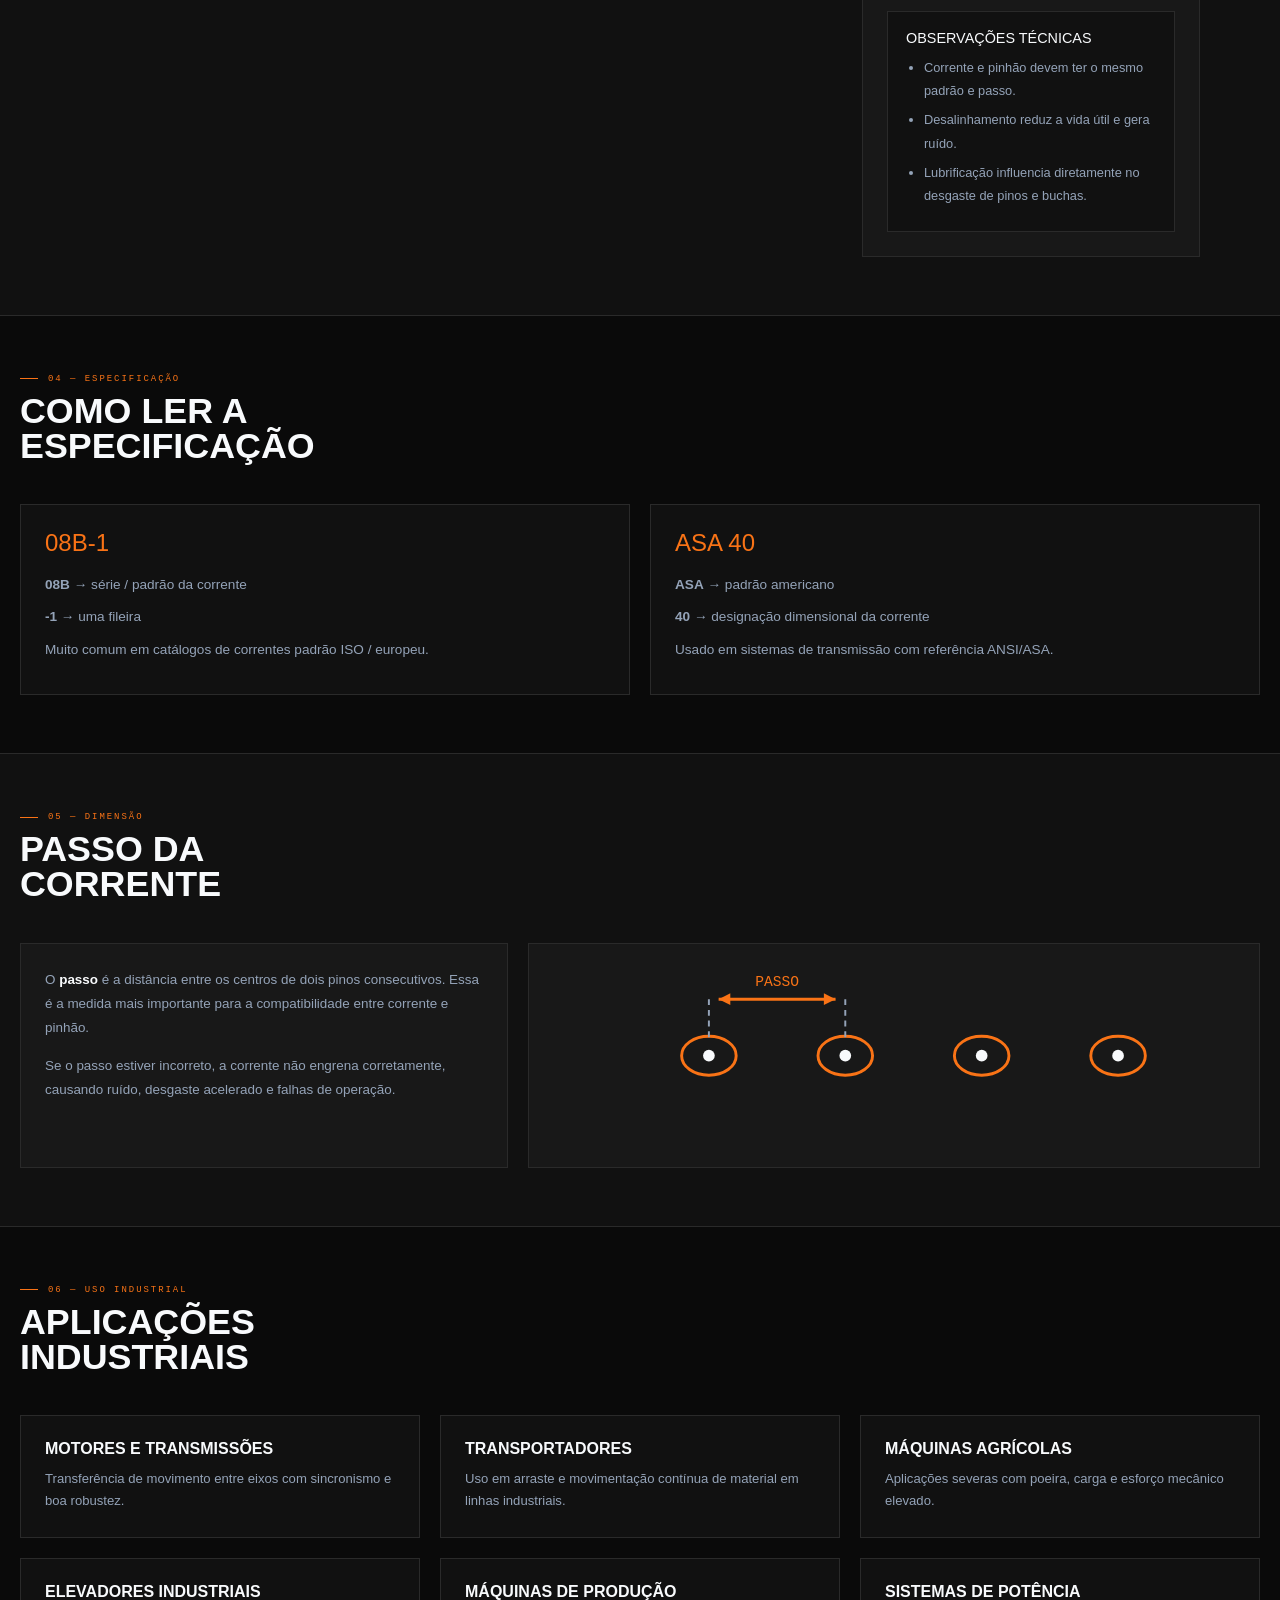
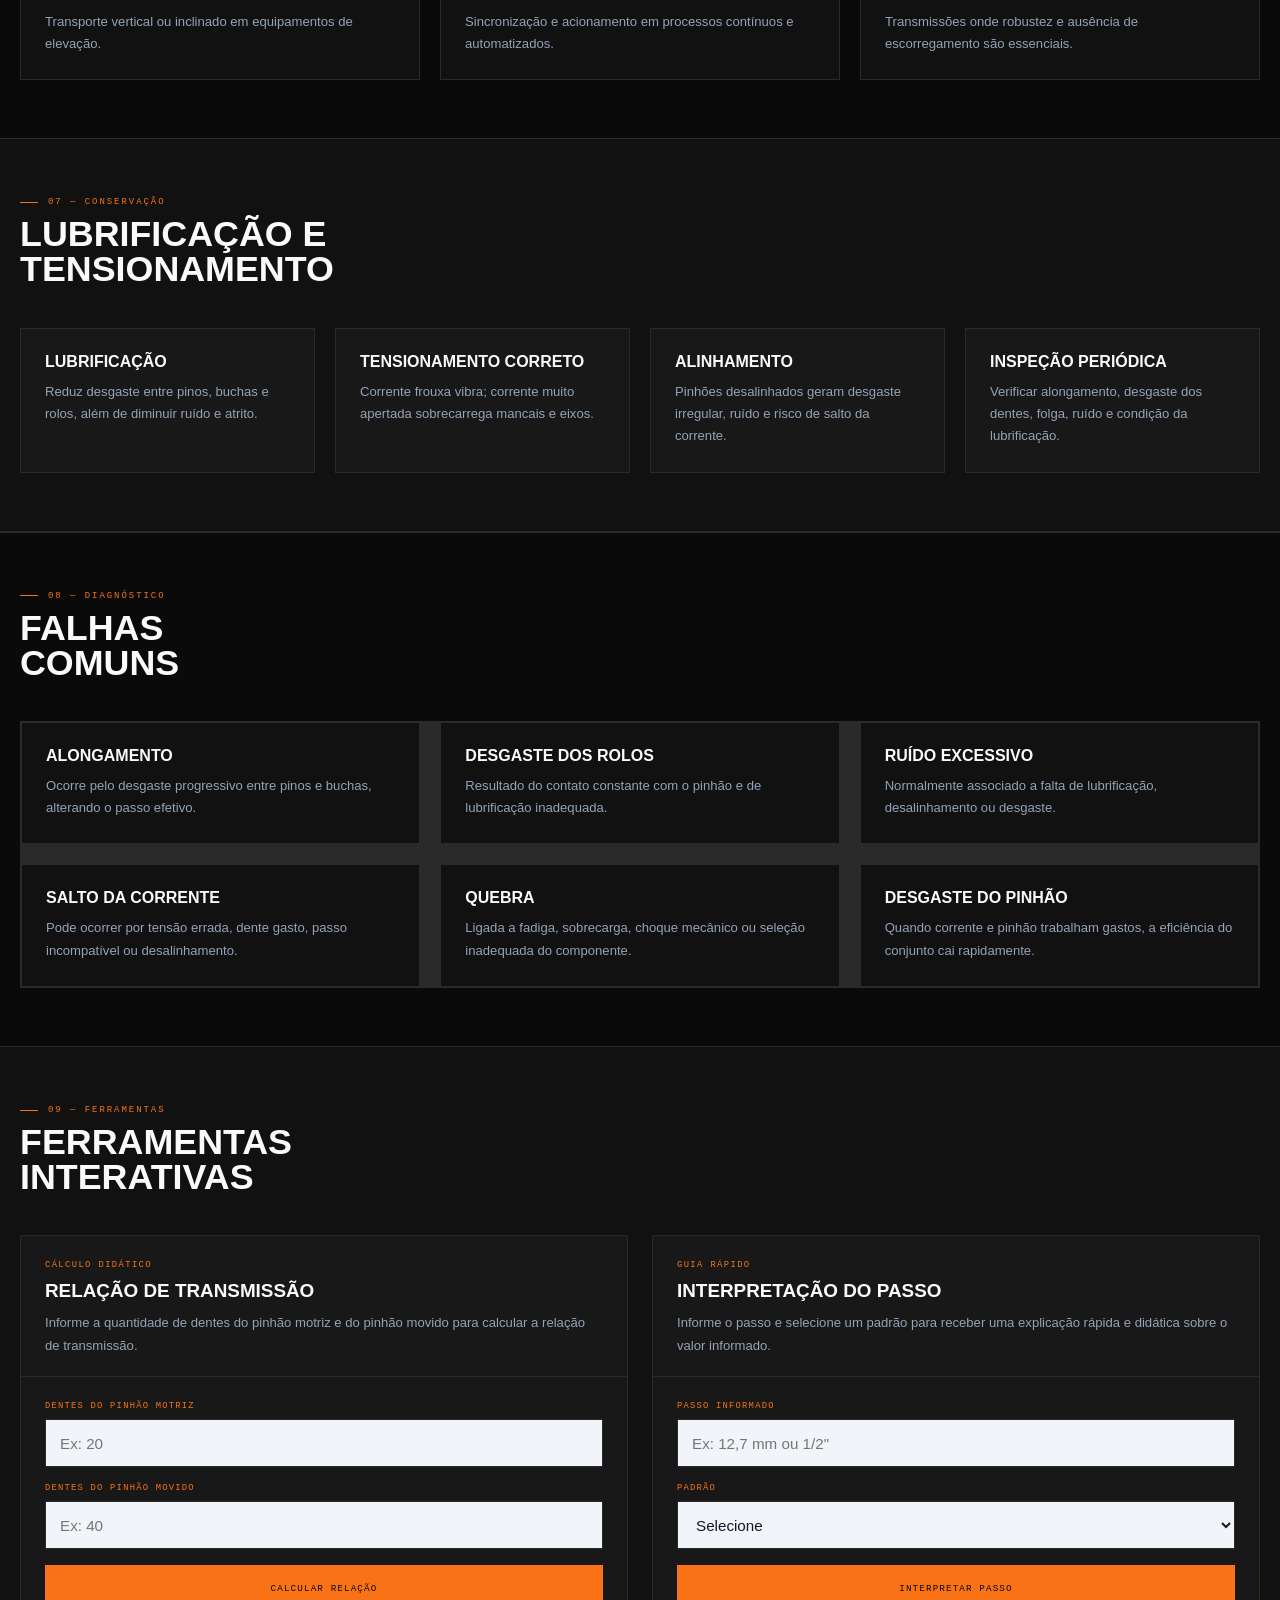
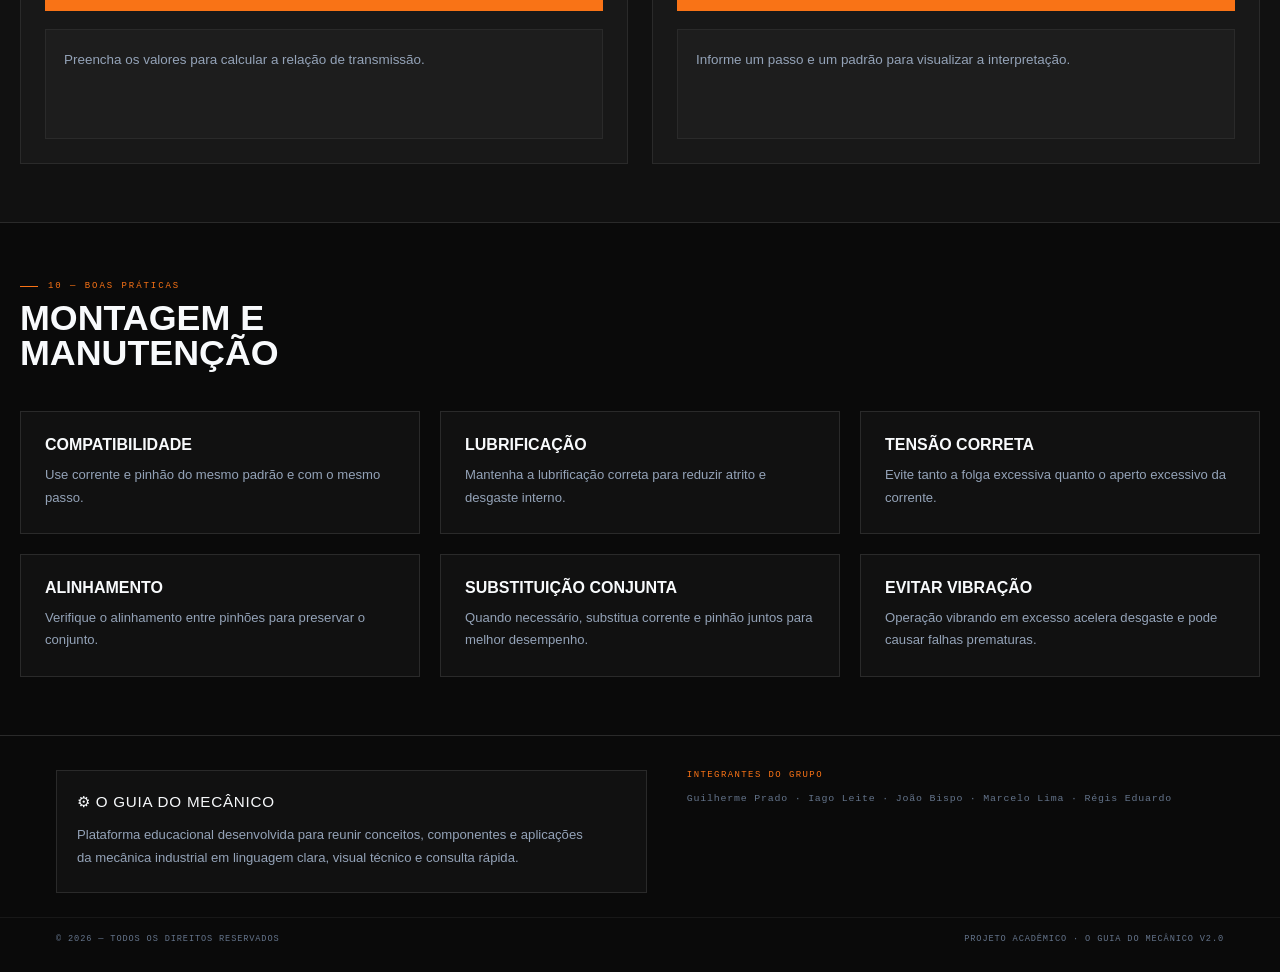
==== commit 5b44bc0a: "Add files via upload" ====
--- a/correntes.html
+++ b/correntes.html
@@ -4,6 +4,8 @@
   <meta charset="UTF-8" />
   <meta name="viewport" content="width=device-width, initial-scale=1.0" />
   <title>Correntes — O Guia do Mecânico</title>
+
+  <link rel="stylesheet" href="style-rolamentos.css" />
   <link rel="stylesheet" href="style-correntes.css" />
 </head>
 <body>
@@ -276,138 +278,71 @@
         <div class="diagram-title">Conjunto técnico — corrente e pinhão</div>
 
         <div class="chain-svg-wrap">
-          <svg viewBox="0 0 980 390" xmlns="http://www.w3.org/2000/svg" class="chain-svg" aria-label="Diagrama técnico de corrente e pinhões">
-            <defs>
-              <g id="linkUnit">
-                <rect x="-20" y="-12" width="40" height="6" rx="3" class="plate"></rect>
-                <rect x="-20" y="6" width="40" height="6" rx="3" class="plate"></rect>
-
-                <circle cx="-20" cy="0" r="9" class="roller"></circle>
-                <circle cx="20" cy="0" r="9" class="roller"></circle>
-
-                <circle cx="-20" cy="0" r="2.8" class="pin-dot"></circle>
-                <circle cx="20" cy="0" r="2.8" class="pin-dot"></circle>
-              </g>
-
-              <filter id="softGlow" x="-30%" y="-30%" width="160%" height="160%">
-                <feGaussianBlur stdDeviation="2.4" result="blur"/>
-                <feMerge>
-                  <feMergeNode in="blur"/>
-                  <feMergeNode in="SourceGraphic"/>
-                </feMerge>
-              </filter>
-            </defs>
-
-            <rect x="0.5" y="0.5" width="979" height="389" fill="none" stroke="rgba(255,255,255,0.06)"/>
-
-            <!-- Pinhão esquerdo -->
-            <g transform="translate(180 195)">
-              <g class="tooth-group tooth-group-sm">
-                <polygon points="-9,-88 9,-88 14,-72 -14,-72" class="sprocket-tooth" transform="rotate(0)"></polygon>
-                <polygon points="-9,-88 9,-88 14,-72 -14,-72" class="sprocket-tooth" transform="rotate(30)"></polygon>
-                <polygon points="-9,-88 9,-88 14,-72 -14,-72" class="sprocket-tooth" transform="rotate(60)"></polygon>
-                <polygon points="-9,-88 9,-88 14,-72 -14,-72" class="sprocket-tooth" transform="rotate(90)"></polygon>
-                <polygon points="-9,-88 9,-88 14,-72 -14,-72" class="sprocket-tooth" transform="rotate(120)"></polygon>
-                <polygon points="-9,-88 9,-88 14,-72 -14,-72" class="sprocket-tooth" transform="rotate(150)"></polygon>
-                <polygon points="-9,-88 9,-88 14,-72 -14,-72" class="sprocket-tooth" transform="rotate(180)"></polygon>
-                <polygon points="-9,-88 9,-88 14,-72 -14,-72" class="sprocket-tooth" transform="rotate(210)"></polygon>
-                <polygon points="-9,-88 9,-88 14,-72 -14,-72" class="sprocket-tooth" transform="rotate(240)"></polygon>
-                <polygon points="-9,-88 9,-88 14,-72 -14,-72" class="sprocket-tooth" transform="rotate(270)"></polygon>
-                <polygon points="-9,-88 9,-88 14,-72 -14,-72" class="sprocket-tooth" transform="rotate(300)"></polygon>
-                <polygon points="-9,-88 9,-88 14,-72 -14,-72" class="sprocket-tooth" transform="rotate(330)"></polygon>
-              </g>
-
-              <circle r="66" class="sprocket-body"></circle>
-              <circle r="28" class="sprocket-hole"></circle>
-              <circle r="84" class="pitch-circle"></circle>
-              <circle r="7" class="hub-dot"></circle>
+          <svg viewBox="0 0 900 360" xmlns="http://www.w3.org/2000/svg" class="chain-svg">
+            <circle cx="170" cy="180" r="78" fill="none" stroke="#f8fafc" stroke-width="4"/>
+            <circle cx="170" cy="180" r="30" fill="none" stroke="#94a3b8" stroke-width="3"/>
+
+            <circle cx="615" cy="180" r="108" fill="none" stroke="#f8fafc" stroke-width="4"/>
+            <circle cx="615" cy="180" r="40" fill="none" stroke="#94a3b8" stroke-width="3"/>
+
+            <g stroke="#f97316" stroke-width="3" fill="none">
+              <ellipse cx="262" cy="104" rx="26" ry="18"/>
+              <ellipse cx="318" cy="92" rx="26" ry="18"/>
+              <ellipse cx="376" cy="84" rx="26" ry="18"/>
+              <ellipse cx="436" cy="80" rx="26" ry="18"/>
+              <ellipse cx="496" cy="82" rx="26" ry="18"/>
+              <ellipse cx="554" cy="90" rx="26" ry="18"/>
+
+              <ellipse cx="675" cy="96" rx="22" ry="16"/>
+              <ellipse cx="719" cy="122" rx="22" ry="16"/>
+              <ellipse cx="747" cy="164" rx="22" ry="16"/>
+              <ellipse cx="746" cy="214" rx="22" ry="16"/>
+              <ellipse cx="718" cy="256" rx="22" ry="16"/>
+              <ellipse cx="672" cy="282" rx="22" ry="16"/>
+
+              <ellipse cx="557" cy="270" rx="26" ry="18"/>
+              <ellipse cx="497" cy="278" rx="26" ry="18"/>
+              <ellipse cx="437" cy="280" rx="26" ry="18"/>
+              <ellipse cx="377" cy="276" rx="26" ry="18"/>
+              <ellipse cx="318" cy="268" rx="26" ry="18"/>
+              <ellipse cx="262" cy="256" rx="26" ry="18"/>
+
+              <ellipse cx="105" cy="236" rx="22" ry="16"/>
+              <ellipse cx="86" cy="180" rx="22" ry="16"/>
+              <ellipse cx="104" cy="124" rx="22" ry="16"/>
             </g>
 
-            <!-- Pinhão direito -->
-            <g transform="translate(740 195)">
-              <g class="tooth-group tooth-group-lg">
-                <polygon points="-10,-118 10,-118 15,-98 -15,-98" class="sprocket-tooth" transform="rotate(0)"></polygon>
-                <polygon points="-10,-118 10,-118 15,-98 -15,-98" class="sprocket-tooth" transform="rotate(22.5)"></polygon>
-                <polygon points="-10,-118 10,-118 15,-98 -15,-98" class="sprocket-tooth" transform="rotate(45)"></polygon>
-                <polygon points="-10,-118 10,-118 15,-98 -15,-98" class="sprocket-tooth" transform="rotate(67.5)"></polygon>
-                <polygon points="-10,-118 10,-118 15,-98 -15,-98" class="sprocket-tooth" transform="rotate(90)"></polygon>
-                <polygon points="-10,-118 10,-118 15,-98 -15,-98" class="sprocket-tooth" transform="rotate(112.5)"></polygon>
-                <polygon points="-10,-118 10,-118 15,-98 -15,-98" class="sprocket-tooth" transform="rotate(135)"></polygon>
-                <polygon points="-10,-118 10,-118 15,-98 -15,-98" class="sprocket-tooth" transform="rotate(157.5)"></polygon>
-                <polygon points="-10,-118 10,-118 15,-98 -15,-98" class="sprocket-tooth" transform="rotate(180)"></polygon>
-                <polygon points="-10,-118 10,-118 15,-98 -15,-98" class="sprocket-tooth" transform="rotate(202.5)"></polygon>
-                <polygon points="-10,-118 10,-118 15,-98 -15,-98" class="sprocket-tooth" transform="rotate(225)"></polygon>
-                <polygon points="-10,-118 10,-118 15,-98 -15,-98" class="sprocket-tooth" transform="rotate(247.5)"></polygon>
-                <polygon points="-10,-118 10,-118 15,-98 -15,-98" class="sprocket-tooth" transform="rotate(270)"></polygon>
-                <polygon points="-10,-118 10,-118 15,-98 -15,-98" class="sprocket-tooth" transform="rotate(292.5)"></polygon>
-                <polygon points="-10,-118 10,-118 15,-98 -15,-98" class="sprocket-tooth" transform="rotate(315)"></polygon>
-                <polygon points="-10,-118 10,-118 15,-98 -15,-98" class="sprocket-tooth" transform="rotate(337.5)"></polygon>
-              </g>
-
-              <circle r="96" class="sprocket-body"></circle>
-              <circle r="36" class="sprocket-hole"></circle>
-              <circle r="112" class="pitch-circle"></circle>
-              <circle r="8" class="hub-dot"></circle>
+            <g fill="#f8fafc">
+              <circle cx="262" cy="104" r="6"/>
+              <circle cx="318" cy="92" r="6"/>
+              <circle cx="376" cy="84" r="6"/>
+              <circle cx="436" cy="80" r="6"/>
+              <circle cx="496" cy="82" r="6"/>
+              <circle cx="554" cy="90" r="6"/>
+              <circle cx="675" cy="96" r="6"/>
+              <circle cx="719" cy="122" r="6"/>
+              <circle cx="747" cy="164" r="6"/>
+              <circle cx="746" cy="214" r="6"/>
+              <circle cx="718" cy="256" r="6"/>
+              <circle cx="672" cy="282" r="6"/>
             </g>
 
-            <!-- Corrente superior -->
-            <g filter="url(#softGlow)">
-              <g transform="translate(324 106) rotate(4)"><use href="#linkUnit"></use></g>
-              <g transform="translate(372 103) rotate(2)"><use href="#linkUnit"></use></g>
-              <g transform="translate(420 101) rotate(1)"><use href="#linkUnit"></use></g>
-              <g transform="translate(468 100) rotate(0)"><use href="#linkUnit"></use></g>
-              <g transform="translate(516 100) rotate(0)"><use href="#linkUnit"></use></g>
-              <g transform="translate(564 101) rotate(1)"><use href="#linkUnit"></use></g>
-              <g transform="translate(612 104) rotate(3)"><use href="#linkUnit"></use></g>
+            <g stroke="#94a3b8" stroke-width="2" stroke-dasharray="5 5">
+              <line x1="262" y1="54" x2="262" y2="86"/>
+              <line x1="318" y1="44" x2="318" y2="74"/>
+              <line x1="615" y1="48" x2="615" y2="120"/>
+              <line x1="746" y1="254" x2="784" y2="254"/>
+              <line x1="376" y1="310" x2="376" y2="292"/>
+              <line x1="170" y1="72" x2="170" y2="102"/>
             </g>
 
-            <!-- Corrente no pinhão direito -->
-            <g filter="url(#softGlow)">
-              <g transform="translate(828 96) rotate(28)"><use href="#linkUnit"></use></g>
-              <g transform="translate(860 130) rotate(54)"><use href="#linkUnit"></use></g>
-              <g transform="translate(874 176) rotate(84)"><use href="#linkUnit"></use></g>
-              <g transform="translate(867 225) rotate(112)"><use href="#linkUnit"></use></g>
-              <g transform="translate(842 267) rotate(138)"><use href="#linkUnit"></use></g>
-              <g transform="translate(804 295) rotate(162)"><use href="#linkUnit"></use></g>
-            </g>
-
-            <!-- Corrente inferior -->
-            <g filter="url(#softGlow)">
-              <g transform="translate(606 286) rotate(180)"><use href="#linkUnit"></use></g>
-              <g transform="translate(558 287) rotate(180)"><use href="#linkUnit"></use></g>
-              <g transform="translate(510 288) rotate(180)"><use href="#linkUnit"></use></g>
-              <g transform="translate(462 289) rotate(180)"><use href="#linkUnit"></use></g>
-              <g transform="translate(414 289) rotate(180)"><use href="#linkUnit"></use></g>
-              <g transform="translate(366 287) rotate(180)"><use href="#linkUnit"></use></g>
-              <g transform="translate(318 284) rotate(176)"><use href="#linkUnit"></use></g>
-            </g>
-
-            <!-- Corrente no pinhão esquerdo -->
-            <g filter="url(#softGlow)">
-              <g transform="translate(112 255) rotate(220)"><use href="#linkUnit"></use></g>
-              <g transform="translate(94 214) rotate(246)"><use href="#linkUnit"></use></g>
-              <g transform="translate(96 170) rotate(275)"><use href="#linkUnit"></use></g>
-              <g transform="translate(114 131) rotate(304)"><use href="#linkUnit"></use></g>
-            </g>
-
-            <!-- Guias -->
-            <g class="guide-lines">
-              <line x1="324" y1="54" x2="324" y2="87"></line>
-              <line x1="372" y1="48" x2="372" y2="83"></line>
-              <line x1="414" y1="320" x2="414" y2="288"></line>
-              <line x1="106" y1="78" x2="106" y2="118"></line>
-              <line x1="894" y1="227" x2="858" y2="227"></line>
-              <line x1="740" y1="56" x2="740" y2="96"></line>
-            </g>
-
-            <!-- Letras -->
-            <g class="diagram-labels">
-              <text x="318" y="45">A</text>
-              <text x="366" y="39">B</text>
-              <text x="408" y="340">C</text>
-              <text x="100" y="69">D</text>
-              <text x="902" y="232">E</text>
-              <text x="734" y="48">F</text>
+            <g fill="#f97316" font-size="14" font-family="Courier New">
+              <text x="257" y="44">A</text>
+              <text x="313" y="34">B</text>
+              <text x="609" y="40">F</text>
+              <text x="792" y="259">E</text>
+              <text x="370" y="330">C</text>
+              <text x="164" y="64">D</text>
             </g>
           </svg>
         </div>
--- a/style-rolamentos.css
+++ b/style-rolamentos.css
@@ -0,0 +1,1740 @@
+:root {
+  --bg: #0a0a0a;
+  --surface: #111111;
+  --surface2: #181818;
+  --surface3: #1f1f1f;
+  --border: #2a2a2a;
+  --border-soft: #232323;
+  --orange: #f97316;
+  --orange2: #fb923c;
+  --steel: #94a3b8;
+  --text: #e2e8f0;
+  --muted: #64748b;
+  --white: #f8fafc;
+  --green: #22c55e;
+  --yellow: #eab308;
+  --red: #ef4444;
+
+  --font-title: "Arial Black", "Arial Bold", Gadget, sans-serif;
+  --font-mono: "Courier New", Courier, monospace;
+  --font-body: Arial, Helvetica, sans-serif;
+}
+
+*,
+*::before,
+*::after {
+  box-sizing: border-box;
+  margin: 0;
+  padding: 0;
+}
+
+html {
+  scroll-behavior: smooth;
+}
+
+html,
+body {
+  width: 100%;
+  max-width: 100%;
+  overflow-x: hidden;
+}
+
+body {
+  background: var(--bg);
+  color: var(--text);
+  font-family: var(--font-body);
+}
+
+/* ESTRUTURA GERAL */
+.page-hero,
+.marquee-wrap,
+section {
+  width: 100%;
+  max-width: 1380px;
+  margin-inline: auto;
+}
+
+section {
+  padding: 72px 28px;
+}
+
+.section-header,
+.intro-grid,
+.tipos-grid,
+.aplic-grid,
+.code-layout,
+.mant-grid,
+.falhas-grid {
+  width: 100%;
+  max-width: 1280px;
+  margin-inline: auto;
+}
+
+/* NAV */
+nav {
+  position: fixed;
+  top: 0;
+  left: 0;
+  right: 0;
+  z-index: 1000;
+  display: grid;
+  grid-template-columns: auto 1fr auto;
+  align-items: center;
+  gap: 18px;
+  min-height: 78px;
+  padding: 12px 24px;
+  background: rgba(10, 10, 10, 0.95);
+  border-bottom: 1px solid var(--border);
+  backdrop-filter: blur(10px);
+}
+
+.nav-logo {
+  display: flex;
+  align-items: center;
+  gap: 12px;
+  color: var(--white);
+  text-decoration: none;
+  font-family: var(--font-title);
+  font-size: 0.88rem;
+  letter-spacing: 0.05em;
+  text-transform: uppercase;
+  line-height: 1.1;
+  white-space: nowrap;
+}
+
+.gear-spin {
+  display: inline-block;
+  color: var(--orange);
+  font-size: 1.15rem;
+  animation: spin 10s linear infinite;
+}
+
+.nav-tag {
+  border: 1px solid var(--orange);
+  color: var(--orange);
+  font-family: var(--font-mono);
+  font-size: 0.5rem;
+  letter-spacing: 0.1em;
+  padding: 2px 6px;
+}
+
+.nav-links {
+  list-style: none;
+  display: flex;
+  align-items: center;
+  justify-content: center;
+  gap: 12px;
+  flex-wrap: wrap;
+  min-width: 0;
+}
+
+.nav-links a {
+  display: inline-flex;
+  align-items: center;
+  justify-content: center;
+  min-width: 126px;
+  padding: 12px 14px;
+  border: 1px solid var(--border);
+  background: rgba(255, 255, 255, 0.01);
+  color: var(--muted);
+  text-decoration: none;
+  font-family: var(--font-mono);
+  font-size: 0.56rem;
+  letter-spacing: 0.14em;
+  text-transform: uppercase;
+  transition: color 0.2s ease, border-color 0.2s ease, background 0.2s ease;
+}
+
+.nav-links a:hover,
+.nav-links a.active {
+  color: var(--orange);
+  border-color: rgba(249, 115, 22, 0.35);
+  background: rgba(249, 115, 22, 0.04);
+}
+
+.nav-cta {
+  display: inline-flex;
+  align-items: center;
+  justify-content: center;
+  text-decoration: none;
+  font-family: var(--font-mono);
+  font-size: 0.56rem;
+  letter-spacing: 0.1em;
+  text-transform: uppercase;
+  color: #0a0a0a;
+  background: var(--orange);
+  padding: 12px 18px;
+  min-width: 168px;
+  white-space: nowrap;
+  transition: background 0.2s ease, transform 0.2s ease;
+}
+
+.nav-cta:hover {
+  background: var(--orange2);
+  transform: translateY(-1px);
+}
+
+/* HERO */
+.page-hero {
+  min-height: auto;
+  display: grid;
+  grid-template-columns: 1fr;
+  padding-top: 92px;
+  position: relative;
+  overflow: hidden;
+  border-bottom: 1px solid var(--border);
+}
+
+.page-hero::before {
+  content: "";
+  position: absolute;
+  inset: 0;
+  background-image:
+    linear-gradient(rgba(249, 115, 22, 0.05) 1px, transparent 1px),
+    linear-gradient(90deg, rgba(249, 115, 22, 0.05) 1px, transparent 1px);
+  background-size: 44px 44px;
+  pointer-events: none;
+}
+
+.hero-left,
+.hero-right {
+  min-width: 0;
+}
+
+.hero-left {
+  display: flex;
+  flex-direction: column;
+  justify-content: center;
+  padding: 58px 28px 36px;
+  position: relative;
+  z-index: 2;
+  max-width: 1280px;
+  width: 100%;
+  margin: 0 auto;
+}
+
+.breadcrumb {
+  display: flex;
+  flex-wrap: wrap;
+  gap: 8px;
+  margin-bottom: 20px;
+  font-family: var(--font-mono);
+  font-size: 0.52rem;
+  letter-spacing: 0.12em;
+  text-transform: uppercase;
+  color: var(--muted);
+}
+
+.breadcrumb a {
+  color: var(--muted);
+  text-decoration: none;
+}
+
+.breadcrumb a:hover {
+  color: var(--orange);
+}
+
+.breadcrumb strong {
+  color: var(--orange);
+  font-weight: normal;
+}
+
+.hero-eyebrow {
+  display: flex;
+  align-items: center;
+  gap: 12px;
+  margin-bottom: 22px;
+  animation: fadeUp 0.7s ease forwards;
+}
+
+.eyebrow-line {
+  width: 28px;
+  height: 1px;
+  background: var(--orange);
+  flex-shrink: 0;
+}
+
+.eyebrow-text {
+  font-family: var(--font-mono);
+  font-size: 0.56rem;
+  letter-spacing: 0.2em;
+  text-transform: uppercase;
+  color: var(--orange);
+}
+
+.hero-title {
+  font-family: var(--font-title);
+  font-size: clamp(2.7rem, 5vw, 4.5rem);
+  line-height: 0.92;
+  text-transform: uppercase;
+  color: var(--white);
+  margin-bottom: 20px;
+  animation: fadeUp 0.7s 0.1s ease both;
+  max-width: 700px;
+}
+
+.hero-title .accent {
+  color: var(--orange);
+  display: block;
+}
+
+.hero-title .outline {
+  display: block;
+  color: transparent;
+  -webkit-text-stroke: 1px rgba(248, 250, 252, 0.22);
+}
+
+.hero-desc {
+  max-width: 760px;
+  font-size: 0.92rem;
+  line-height: 1.8;
+  color: var(--steel);
+  margin-bottom: 28px;
+  animation: fadeUp 0.7s 0.2s ease both;
+}
+
+.hero-actions {
+  display: flex;
+  gap: 12px;
+  flex-wrap: wrap;
+  animation: fadeUp 0.7s 0.3s ease both;
+}
+
+.btn-primary,
+.btn-secondary {
+  display: inline-flex;
+  align-items: center;
+  justify-content: center;
+  text-decoration: none;
+  font-family: var(--font-mono);
+  font-size: 0.6rem;
+  letter-spacing: 0.12em;
+  text-transform: uppercase;
+  padding: 12px 20px;
+  transition: all 0.2s ease;
+}
+
+.btn-primary {
+  color: #0a0a0a;
+  background: var(--orange);
+  clip-path: polygon(0 0, calc(100% - 10px) 0, 100% 10px, 100% 100%, 10px 100%, 0 calc(100% - 10px));
+}
+
+.btn-primary:hover {
+  background: var(--orange2);
+  transform: translateY(-2px);
+}
+
+.btn-secondary {
+  color: var(--steel);
+  border: 1px solid var(--border);
+  background: transparent;
+}
+
+.btn-secondary:hover {
+  color: var(--orange);
+  border-color: var(--orange);
+}
+
+/* HERO RIGHT */
+.hero-right {
+  border-top: 1px solid var(--border);
+  border-left: none;
+  position: relative;
+  overflow: hidden;
+  display: flex;
+  align-items: center;
+  justify-content: center;
+  min-height: 360px;
+}
+
+.hero-visual,
+.hero-visual-rolamentos {
+  width: 100%;
+  min-height: 360px;
+  max-width: 1280px;
+  margin: 0 auto;
+  position: relative;
+  display: flex;
+  align-items: center;
+  justify-content: center;
+  padding: 18px 28px 28px;
+}
+
+.gear-bg-1,
+.gear-bg-2 {
+  display: none;
+}
+
+.hero-visual-rolamentos .float-card {
+  position: absolute;
+  width: 165px;
+  min-width: 165px;
+  max-width: 165px;
+  background: rgba(17, 17, 17, 0.92);
+  border: 1px solid var(--border);
+  border-left: 3px solid var(--orange);
+  padding: 12px 14px;
+  box-shadow: 0 10px 22px rgba(0, 0, 0, 0.24);
+  backdrop-filter: blur(6px);
+  z-index: 3;
+  animation: floatCard 4.2s ease-in-out infinite;
+}
+
+.hero-visual-rolamentos .card-1 {
+  top: 12%;
+  left: 8%;
+  animation-delay: 0s;
+}
+
+.hero-visual-rolamentos .card-2 {
+  bottom: 12%;
+  left: 18%;
+  animation-delay: 1.2s;
+}
+
+.hero-visual-rolamentos .card-3 {
+  top: 34%;
+  right: 8%;
+  animation-delay: 2.1s;
+}
+
+.card-label {
+  font-family: var(--font-mono);
+  font-size: 0.46rem;
+  letter-spacing: 0.18em;
+  text-transform: uppercase;
+  color: var(--orange);
+  margin-bottom: 6px;
+}
+
+.card-value {
+  font-family: var(--font-title);
+  font-size: 0.95rem;
+  color: var(--white);
+}
+
+.card-sub {
+  font-size: 0.62rem;
+  color: var(--muted);
+  margin-top: 4px;
+}
+
+.center-wrap {
+  position: relative;
+  width: 190px;
+  height: 190px;
+  display: flex;
+  align-items: center;
+  justify-content: center;
+  z-index: 2;
+}
+
+.ring {
+  position: absolute;
+  border-radius: 50%;
+  border: 1px solid rgba(249, 115, 22, 0.14);
+}
+
+.ring-1 {
+  inset: 0;
+}
+
+.ring-2 {
+  inset: 20px;
+  border-color: rgba(249, 115, 22, 0.07);
+}
+
+.center-circle {
+  position: absolute;
+  inset: 40px;
+  background: var(--surface);
+  border: 1px solid var(--border);
+  border-radius: 50%;
+  display: flex;
+  align-items: center;
+  justify-content: center;
+  flex-direction: column;
+  gap: 6px;
+  box-shadow: 0 10px 22px rgba(0, 0, 0, 0.22);
+}
+
+.center-gear-icon {
+  font-size: 1.7rem;
+  color: var(--orange);
+  line-height: 1;
+}
+
+.center-mono {
+  font-family: var(--font-mono);
+  font-size: 0.42rem;
+  letter-spacing: 0.2em;
+  text-transform: uppercase;
+  color: var(--muted);
+}
+
+/* MARQUEE */
+.marquee-wrap {
+  overflow: hidden;
+  border-top: 1px solid var(--border);
+  border-bottom: 1px solid var(--border);
+  padding: 11px 0;
+  background: var(--surface2);
+}
+
+.marquee-track {
+  display: flex;
+  white-space: nowrap;
+  width: max-content;
+  animation: marquee 28s linear infinite;
+}
+
+.marquee-item {
+  display: inline-flex;
+  align-items: center;
+  gap: 14px;
+  padding: 0 24px;
+  font-family: var(--font-mono);
+  font-size: 0.54rem;
+  letter-spacing: 0.18em;
+  text-transform: uppercase;
+  color: var(--muted);
+}
+
+.marquee-dot {
+  width: 4px;
+  height: 4px;
+  border-radius: 50%;
+  background: var(--orange);
+  opacity: 0.6;
+  display: inline-block;
+}
+
+/* SECTION BASE */
+.section-header {
+  display: flex;
+  align-items: flex-end;
+  justify-content: space-between;
+  margin-bottom: 40px;
+}
+
+.section-label {
+  display: flex;
+  align-items: center;
+  gap: 10px;
+  margin-bottom: 10px;
+  font-family: var(--font-mono);
+  font-size: 0.56rem;
+  letter-spacing: 0.22em;
+  text-transform: uppercase;
+  color: var(--orange);
+}
+
+.section-label::before {
+  content: "";
+  width: 18px;
+  height: 1px;
+  background: var(--orange);
+}
+
+.section-title {
+  font-family: var(--font-title);
+  font-size: clamp(1.8rem, 2.8vw, 2.4rem);
+  line-height: 0.98;
+  text-transform: uppercase;
+  color: var(--white);
+}
+
+/* INTRO */
+#intro {
+  background: var(--bg);
+}
+
+.intro-grid {
+  display: grid;
+  grid-template-columns: 1fr;
+  gap: 24px;
+}
+
+.intro-text {
+  border: 1px solid var(--border);
+  background: var(--surface);
+  padding: 28px;
+  width: 100%;
+}
+
+.intro-text p {
+  color: var(--steel);
+  line-height: 1.9;
+  font-size: 0.9rem;
+  margin-bottom: 16px;
+}
+
+.intro-text p:last-child {
+  margin-bottom: 0;
+}
+
+.intro-stats {
+  display: grid;
+  grid-template-columns: repeat(4, minmax(0, 1fr));
+  gap: 1px;
+  background: var(--border);
+  border: 1px solid var(--border);
+}
+
+.intro-stat {
+  background: var(--surface);
+  padding: 24px;
+}
+
+.intro-stat-num {
+  font-family: var(--font-title);
+  font-size: 2rem;
+  color: var(--orange);
+  line-height: 1;
+  margin-bottom: 8px;
+}
+
+.intro-stat-label {
+  font-family: var(--font-mono);
+  font-size: 0.52rem;
+  letter-spacing: 0.14em;
+  text-transform: uppercase;
+  color: var(--muted);
+  line-height: 1.6;
+}
+
+/* TIPOS */
+#tipos {
+  background: var(--surface);
+  border-top: 1px solid var(--border);
+  border-bottom: 1px solid var(--border);
+}
+
+.tipos-grid {
+  display: grid;
+  grid-template-columns: repeat(3, minmax(0, 1fr));
+  gap: 18px;
+}
+
+.tipo-card {
+  background: var(--surface2);
+  border: 1px solid var(--border);
+  padding: 24px 20px;
+  transition: border-color 0.25s ease, transform 0.25s ease;
+}
+
+.tipo-card:hover {
+  border-color: rgba(249, 115, 22, 0.5);
+  transform: translateY(-3px);
+}
+
+.tipo-num {
+  font-family: var(--font-mono);
+  font-size: 0.5rem;
+  letter-spacing: 0.18em;
+  color: var(--muted);
+  margin-bottom: 16px;
+}
+
+.tipo-emoji {
+  display: inline-block;
+  font-size: 1.55rem;
+  margin-bottom: 12px;
+}
+
+.tipo-name {
+  font-family: var(--font-title);
+  font-size: 1.02rem;
+  text-transform: uppercase;
+  color: var(--white);
+  margin-bottom: 10px;
+}
+
+.tipo-desc {
+  color: var(--steel);
+  font-size: 0.8rem;
+  line-height: 1.72;
+  margin-bottom: 16px;
+}
+
+.tipo-tags {
+  display: flex;
+  flex-wrap: wrap;
+  gap: 8px;
+}
+
+.tipo-tag {
+  border: 1px solid var(--border);
+  padding: 4px 8px;
+  font-family: var(--font-mono);
+  font-size: 0.48rem;
+  letter-spacing: 0.08em;
+  text-transform: uppercase;
+  color: var(--muted);
+}
+
+/* APLICAÇÕES */
+#aplicacoes {
+  background: var(--bg);
+}
+
+.aplic-grid {
+  display: grid;
+  grid-template-columns: repeat(4, minmax(0, 1fr));
+  gap: 18px;
+}
+
+.aplic-item {
+  border: 1px solid var(--border);
+  background: var(--surface);
+  padding: 24px 20px;
+}
+
+.aplic-emoji {
+  display: inline-block;
+  font-size: 1.35rem;
+  margin-bottom: 12px;
+}
+
+.aplic-title {
+  font-family: var(--font-title);
+  font-size: 0.95rem;
+  text-transform: uppercase;
+  color: var(--white);
+  margin-bottom: 10px;
+}
+
+.aplic-desc {
+  color: var(--steel);
+  font-size: 0.8rem;
+  line-height: 1.7;
+}
+
+/* CODIFICAÇÃO */
+#codificacao {
+  background: var(--surface);
+  border-top: 1px solid var(--border);
+  border-bottom: 1px solid var(--border);
+}
+
+.code-layout {
+  display: grid;
+  grid-template-columns: minmax(280px, 0.9fr) minmax(0, 1.1fr);
+  gap: 20px;
+}
+
+.bearing-diagram,
+.code-box {
+  border: 1px solid var(--border);
+  background: var(--surface2);
+  padding: 24px;
+}
+
+.diagram-title,
+.code-box-title {
+  font-family: var(--font-title);
+  font-size: 0.95rem;
+  text-transform: uppercase;
+  color: var(--white);
+  margin-bottom: 18px;
+}
+
+.bearing-svg-wrap {
+  display: flex;
+  justify-content: center;
+  padding: 8px 0 20px;
+}
+
+.part-list {
+  display: flex;
+  flex-direction: column;
+  gap: 12px;
+}
+
+.part-item {
+  display: flex;
+  gap: 12px;
+  align-items: flex-start;
+}
+
+.part-letter {
+  min-width: 28px;
+  height: 28px;
+  display: inline-flex;
+  align-items: center;
+  justify-content: center;
+  border: 1px solid rgba(249, 115, 22, 0.35);
+  color: var(--orange);
+  font-family: var(--font-mono);
+  font-size: 0.75rem;
+}
+
+.part-name {
+  color: var(--white);
+  font-family: var(--font-title);
+  font-size: 0.78rem;
+  margin-bottom: 3px;
+  text-transform: uppercase;
+}
+
+.part-desc-small {
+  color: var(--muted);
+  font-size: 0.72rem;
+  line-height: 1.6;
+}
+
+.code-example {
+  display: grid;
+  grid-template-columns: repeat(5, 1fr);
+  gap: 10px;
+  margin-bottom: 22px;
+}
+
+.code-block {
+  border: 1px solid var(--border);
+  background: var(--surface3);
+  padding: 12px 8px;
+  text-align: center;
+}
+
+.code-block-val {
+  font-family: var(--font-title);
+  font-size: 1.08rem;
+  color: var(--orange);
+  margin-bottom: 6px;
+}
+
+.code-block-lbl {
+  font-family: var(--font-mono);
+  font-size: 0.46rem;
+  color: var(--muted);
+  text-transform: uppercase;
+  line-height: 1.5;
+  letter-spacing: 0.08em;
+}
+
+.code-row {
+  display: grid;
+  grid-template-columns: 150px 1fr;
+  gap: 12px;
+  padding: 9px 0;
+  border-bottom: 1px solid var(--border-soft);
+}
+
+.code-row:last-child {
+  border-bottom: none;
+}
+
+.code-row-key {
+  color: var(--orange);
+  font-family: var(--font-mono);
+  font-size: 0.62rem;
+  letter-spacing: 0.08em;
+  text-transform: uppercase;
+}
+
+.code-row-val {
+  color: var(--steel);
+  font-size: 0.78rem;
+  line-height: 1.7;
+}
+
+/* MANUTENÇÃO */
+#manutencao {
+  background: var(--bg);
+}
+
+.mant-grid {
+  display: grid;
+  grid-template-columns: repeat(3, minmax(0, 1fr));
+  gap: 18px;
+}
+
+.mant-card {
+  border: 1px solid var(--border);
+  background: var(--surface);
+  padding: 26px 20px;
+}
+
+.mant-card.verde:hover {
+  border-color: rgba(34, 197, 94, 0.45);
+}
+
+.mant-card.amarelo:hover {
+  border-color: rgba(234, 179, 8, 0.45);
+}
+
+.mant-card.vermelho:hover {
+  border-color: rgba(239, 68, 68, 0.45);
+}
+
+.mant-badge {
+  display: inline-block;
+  padding: 4px 8px;
+  margin-bottom: 14px;
+  border: 1px solid var(--border);
+  font-family: var(--font-mono);
+  font-size: 0.48rem;
+  letter-spacing: 0.14em;
+  text-transform: uppercase;
+  color: var(--muted);
+}
+
+.mant-emoji {
+  display: inline-block;
+  font-size: 1.45rem;
+  margin-bottom: 10px;
+}
+
+.mant-title {
+  font-family: var(--font-title);
+  font-size: 0.95rem;
+  text-transform: uppercase;
+  color: var(--white);
+  margin-bottom: 10px;
+}
+
+.mant-desc {
+  color: var(--steel);
+  font-size: 0.79rem;
+  line-height: 1.72;
+  margin-bottom: 14px;
+}
+
+.mant-list {
+  padding-left: 18px;
+}
+
+.mant-list li {
+  color: var(--muted);
+  font-size: 0.75rem;
+  line-height: 1.75;
+  margin-bottom: 6px;
+}
+
+/* FALHAS */
+#falhas {
+  background: var(--surface);
+  border-top: 1px solid var(--border);
+}
+
+.falhas-grid {
+  display: grid;
+  grid-template-columns: repeat(2, minmax(0, 1fr));
+  gap: 1px;
+  background: var(--border);
+  border: 1px solid var(--border);
+}
+
+.falha-item {
+  background: var(--surface2);
+  display: flex;
+  gap: 18px;
+  padding: 24px 20px;
+}
+
+.falha-num {
+  min-width: 38px;
+  font-family: var(--font-title);
+  font-size: 1.8rem;
+  color: rgba(249, 115, 22, 0.15);
+  line-height: 1;
+}
+
+.falha-title {
+  font-family: var(--font-title);
+  font-size: 0.95rem;
+  text-transform: uppercase;
+  color: var(--white);
+  margin-bottom: 8px;
+}
+
+.falha-desc {
+  color: var(--steel);
+  font-size: 0.79rem;
+  line-height: 1.72;
+  margin-bottom: 10px;
+}
+
+.falha-causa {
+  color: var(--orange);
+  font-family: var(--font-mono);
+  font-size: 0.52rem;
+  letter-spacing: 0.08em;
+  text-transform: uppercase;
+}
+
+/* ANIMAÇÕES */
+@keyframes spin {
+  to {
+    transform: rotate(360deg);
+  }
+}
+
+@keyframes floatCard {
+  0%, 100% {
+    transform: translateY(0);
+  }
+  50% {
+    transform: translateY(-8px);
+  }
+}
+
+@keyframes fadeUp {
+  from {
+    opacity: 0;
+    transform: translateY(22px);
+  }
+  to {
+    opacity: 1;
+    transform: translateY(0);
+  }
+}
+
+@keyframes marquee {
+  from {
+    transform: translateX(0);
+  }
+  to {
+    transform: translateX(-50%);
+  }
+}
+
+/* NOTE / DESKTOP INTERMEDIÁRIO */
+@media (max-width: 1366px) {
+  nav {
+    grid-template-columns: auto 1fr auto;
+    gap: 14px;
+    padding: 12px 16px;
+  }
+
+  .nav-logo {
+    font-size: 0.8rem;
+  }
+
+  .nav-links {
+    gap: 8px;
+  }
+
+  .nav-links a {
+    min-width: 108px;
+    padding: 10px 10px;
+    font-size: 0.52rem;
+  }
+
+  .nav-cta {
+    min-width: 148px;
+    padding: 10px 12px;
+    font-size: 0.52rem;
+  }
+
+  section {
+    padding: 58px 20px;
+  }
+
+  .tipos-grid,
+  .aplic-grid,
+  .mant-grid {
+    grid-template-columns: repeat(2, minmax(0, 1fr));
+  }
+
+  .code-layout,
+  .falhas-grid {
+    grid-template-columns: 1fr;
+  }
+}
+
+/* TABLET */
+@media (max-width: 1100px) {
+  .nav-links {
+    grid-template-columns: repeat(2, 1fr);
+  }
+
+  .intro-stats {
+    grid-template-columns: 1fr 1fr;
+  }
+
+  .tipos-grid,
+  .aplic-grid,
+  .mant-grid,
+  .falhas-grid,
+  .code-layout {
+    grid-template-columns: 1fr;
+  }
+
+  .hero-visual-rolamentos {
+    min-height: 320px;
+  }
+
+  .hero-visual-rolamentos .card-1 {
+    top: 8%;
+    left: 4%;
+  }
+
+  .hero-visual-rolamentos .card-2 {
+    bottom: 8%;
+    left: 10%;
+  }
+
+  .hero-visual-rolamentos .card-3 {
+    top: 36%;
+    right: 4%;
+  }
+}
+
+/* MOBILE */
+@media (max-width: 820px) {
+  nav {
+    grid-template-columns: 1fr;
+    min-height: auto;
+    padding: 12px 16px;
+    gap: 12px;
+  }
+
+  .nav-logo {
+    font-size: 0.72rem;
+    line-height: 1.2;
+    white-space: normal;
+  }
+
+  .nav-tag {
+    font-size: 0.46rem;
+    padding: 2px 5px;
+  }
+
+  .nav-links {
+    width: 100%;
+    display: grid;
+    grid-template-columns: repeat(2, 1fr);
+    gap: 8px;
+  }
+
+  .nav-links a {
+    min-width: 0;
+    width: 100%;
+    padding: 10px 8px;
+    font-size: 0.54rem;
+  }
+
+  .nav-cta {
+    width: 100%;
+    min-width: 0;
+    font-size: 0.54rem;
+    padding: 10px 12px;
+  }
+
+  .hero-left {
+    padding: 150px 16px 34px;
+  }
+
+  .hero-title {
+    font-size: clamp(2.1rem, 13vw, 3.4rem);
+  }
+
+  .hero-desc {
+    font-size: 0.86rem;
+    max-width: 100%;
+  }
+
+  .hero-actions {
+    flex-direction: column;
+  }
+
+  .btn-primary,
+  .btn-secondary {
+    width: 100%;
+  }
+
+  section {
+    padding: 52px 16px;
+  }
+
+  .section-header {
+    margin-bottom: 28px;
+  }
+
+  .section-title {
+    font-size: clamp(1.5rem, 8vw, 2rem);
+  }
+
+  .intro-stats {
+    grid-template-columns: 1fr;
+  }
+
+  .code-example {
+    grid-template-columns: 1fr 1fr;
+  }
+
+  .code-row {
+    grid-template-columns: 1fr;
+    gap: 8px;
+  }
+
+  .hero-right {
+    min-height: 300px;
+  }
+
+  .hero-visual-rolamentos {
+    min-height: 300px;
+    padding: 14px 16px 20px;
+  }
+
+  .hero-visual-rolamentos .float-card {
+    width: 128px;
+    min-width: 128px;
+    max-width: 128px;
+    padding: 10px 10px;
+  }
+
+  .hero-visual-rolamentos .card-1 {
+    top: 8%;
+    left: 2%;
+  }
+
+  .hero-visual-rolamentos .card-2 {
+    bottom: 8%;
+    left: 6%;
+  }
+
+  .hero-visual-rolamentos .card-3 {
+    top: 40%;
+    right: 2%;
+  }
+
+  .card-value {
+    font-size: 0.82rem;
+  }
+
+  .card-sub {
+    font-size: 0.54rem;
+  }
+
+  .center-wrap {
+    width: 150px;
+    height: 150px;
+  }
+
+  .center-circle {
+    inset: 30px;
+  }
+
+  .center-gear-icon {
+    font-size: 1.35rem;
+  }
+
+  .center-mono {
+    font-size: 0.38rem;
+  }
+}
+
+/* ─────────────────────────────
+   FINAL PREMIUM — LUBRIFICAÇÃO
+───────────────────────────── */
+
+.premium-section {
+  background: var(--surface);
+  border-top: 1px solid var(--border);
+  border-bottom: 1px solid var(--border);
+}
+
+.premium-subtitle {
+  display: inline-flex;
+  align-items: center;
+  gap: 10px;
+  margin-bottom: 18px;
+  font-family: var(--font-title);
+  font-size: 1rem;
+  text-transform: uppercase;
+  color: var(--white);
+}
+
+.premium-subtitle::before {
+  content: "";
+  width: 18px;
+  height: 2px;
+  background: var(--orange);
+}
+
+.premium-subtitle.small {
+  font-size: 0.9rem;
+  margin-bottom: 16px;
+}
+
+.lube-hero {
+  display: grid;
+  grid-template-columns: minmax(0, 1.35fr) minmax(280px, 0.65fr);
+  gap: 20px;
+  width: 100%;
+  max-width: 1280px;
+  margin: 0 auto 24px auto;
+}
+
+.lube-hero-text,
+.lube-hero-side {
+  border: 1px solid var(--border);
+  background: var(--surface2);
+}
+
+.lube-hero-text {
+  padding: 28px;
+}
+
+.lube-hero-text p {
+  color: var(--steel);
+  font-size: 0.9rem;
+  line-height: 1.9;
+  margin-bottom: 16px;
+}
+
+.lube-hero-text p:last-child {
+  margin-bottom: 0;
+}
+
+.lube-hero-side {
+  display: grid;
+  gap: 1px;
+  background: var(--border);
+}
+
+.lube-highlight {
+  background: var(--surface2);
+  padding: 24px;
+}
+
+.lube-highlight-label {
+  display: inline-block;
+  margin-bottom: 10px;
+  font-family: var(--font-mono);
+  font-size: 0.52rem;
+  letter-spacing: 0.18em;
+  text-transform: uppercase;
+  color: var(--orange);
+}
+
+.lube-highlight strong {
+  display: block;
+  color: var(--white);
+  font-family: var(--font-title);
+  font-size: 1.05rem;
+  margin-bottom: 8px;
+}
+
+.lube-highlight p {
+  color: var(--muted);
+  font-size: 0.78rem;
+  line-height: 1.7;
+}
+
+.lube-compare {
+  display: grid;
+  grid-template-columns: repeat(2, minmax(0, 1fr));
+  gap: 18px;
+  width: 100%;
+  max-width: 1280px;
+  margin: 0 auto 24px auto;
+}
+
+.compare-card {
+  border: 1px solid var(--border);
+  background: linear-gradient(180deg, var(--surface2), var(--surface));
+  padding: 26px 24px;
+  transition: border-color 0.25s ease, transform 0.25s ease;
+}
+
+.compare-card:hover {
+  border-color: rgba(249, 115, 22, 0.45);
+  transform: translateY(-3px);
+}
+
+.compare-badge {
+  display: inline-block;
+  margin-bottom: 14px;
+  padding: 4px 8px;
+  border: 1px solid rgba(249, 115, 22, 0.25);
+  color: var(--orange);
+  font-family: var(--font-mono);
+  font-size: 0.5rem;
+  letter-spacing: 0.14em;
+  text-transform: uppercase;
+}
+
+.compare-card h3 {
+  font-family: var(--font-title);
+  font-size: 1.15rem;
+  text-transform: uppercase;
+  color: var(--white);
+  margin-bottom: 12px;
+}
+
+.compare-card p {
+  color: var(--steel);
+  font-size: 0.86rem;
+  line-height: 1.8;
+  margin-bottom: 16px;
+}
+
+.compare-card ul {
+  padding-left: 18px;
+}
+
+.compare-card li {
+  color: var(--muted);
+  font-size: 0.78rem;
+  line-height: 1.75;
+  margin-bottom: 6px;
+}
+
+.lube-grid {
+  display: grid;
+  grid-template-columns: repeat(3, minmax(0, 1fr));
+  gap: 18px;
+  width: 100%;
+  max-width: 1280px;
+  margin: 0 auto 24px auto;
+}
+
+.lube-card {
+  border: 1px solid var(--border);
+  background: var(--surface2);
+  padding: 22px 20px;
+  transition: border-color 0.25s ease, transform 0.25s ease;
+}
+
+.lube-card:hover {
+  border-color: rgba(249, 115, 22, 0.45);
+  transform: translateY(-3px);
+}
+
+.lube-card-head {
+  margin-bottom: 12px;
+}
+
+.lube-code {
+  display: inline-block;
+  margin-bottom: 10px;
+  color: var(--orange);
+  font-family: var(--font-mono);
+  font-size: 0.52rem;
+  letter-spacing: 0.16em;
+  text-transform: uppercase;
+}
+
+.lube-card h3 {
+  font-family: var(--font-title);
+  font-size: 0.98rem;
+  text-transform: uppercase;
+  color: var(--white);
+  line-height: 1.3;
+}
+
+.lube-desc {
+  color: var(--steel);
+  font-size: 0.8rem;
+  line-height: 1.75;
+  margin-bottom: 14px;
+}
+
+.lube-meta {
+  display: flex;
+  flex-wrap: wrap;
+  gap: 8px;
+}
+
+.lube-meta span {
+  border: 1px solid var(--border);
+  padding: 4px 8px;
+  color: var(--muted);
+  font-family: var(--font-mono);
+  font-size: 0.48rem;
+  letter-spacing: 0.08em;
+  text-transform: uppercase;
+}
+
+.lube-table-wrap {
+  width: 100%;
+  max-width: 1280px;
+  margin: 0 auto;
+}
+
+.lube-table {
+  border: 1px solid var(--border);
+  background: var(--surface2);
+}
+
+.lube-row {
+  display: grid;
+  grid-template-columns: 0.9fr 1fr 1fr;
+  gap: 16px;
+  padding: 14px 18px;
+  border-bottom: 1px solid var(--border-soft);
+}
+
+.lube-row:last-child {
+  border-bottom: none;
+}
+
+.lube-head {
+  background: var(--surface3);
+}
+
+.lube-head div {
+  color: var(--orange);
+  font-family: var(--font-mono);
+  font-size: 0.56rem;
+  letter-spacing: 0.14em;
+  text-transform: uppercase;
+}
+
+.lube-row div {
+  color: var(--steel);
+  font-size: 0.8rem;
+  line-height: 1.7;
+}
+
+/* ─────────────────────────────
+   RODAPÉ PREMIUM
+───────────────────────────── */
+
+.footer-premium {
+  width: 100%;
+  max-width: 1380px;
+  margin: 0 auto;
+  background: #0b0b0b;
+  border-top: 1px solid var(--border);
+}
+
+.footer-premium-grid {
+  display: grid;
+  grid-template-columns: minmax(0, 1.2fr) 0.8fr 0.8fr;
+  gap: 24px;
+  padding: 34px 28px;
+}
+
+.footer-brand,
+.footer-block {
+  border: 1px solid var(--border);
+  background: var(--surface);
+  padding: 22px 20px;
+}
+
+.footer-logo-line {
+  display: flex;
+  align-items: center;
+  gap: 10px;
+  margin-bottom: 12px;
+}
+
+.footer-gear {
+  color: var(--orange);
+  font-size: 1.1rem;
+}
+
+.footer-logo-line h3 {
+  font-family: var(--font-title);
+  font-size: 1rem;
+  text-transform: uppercase;
+  color: var(--white);
+}
+
+.footer-brand p {
+  color: var(--steel);
+  font-size: 0.82rem;
+  line-height: 1.8;
+}
+
+.footer-mini-title {
+  display: inline-block;
+  margin-bottom: 14px;
+  color: var(--orange);
+  font-family: var(--font-mono);
+  font-size: 0.52rem;
+  letter-spacing: 0.16em;
+  text-transform: uppercase;
+}
+
+.footer-block ul {
+  list-style: none;
+}
+
+.footer-block li {
+  color: var(--steel);
+  font-size: 0.8rem;
+  line-height: 1.9;
+}
+
+.footer-block a {
+  color: var(--steel);
+  text-decoration: none;
+}
+
+.footer-block a:hover {
+  color: var(--orange);
+}
+
+.footer-bottom-premium {
+  display: flex;
+  justify-content: space-between;
+  gap: 18px;
+  flex-wrap: wrap;
+  border-top: 1px solid var(--border);
+  padding: 16px 28px 24px;
+}
+
+.footer-bottom-premium span {
+  color: var(--muted);
+  font-family: var(--font-mono);
+  font-size: 0.56rem;
+  letter-spacing: 0.1em;
+  text-transform: uppercase;
+  line-height: 1.8;
+}
+
+/* ─────────────────────────────
+   RESPONSIVO FINAL
+───────────────────────────── */
+
+@media (max-width: 1100px) {
+  .lube-hero,
+  .lube-compare,
+  .lube-grid,
+  .footer-premium-grid {
+    grid-template-columns: 1fr;
+  }
+
+  .lube-row {
+    grid-template-columns: 1fr;
+    gap: 6px;
+  }
+
+  .lube-head {
+    display: none;
+  }
+}
+
+@media (max-width: 820px) {
+  .lube-grid {
+    grid-template-columns: 1fr;
+  }
+
+  .lube-hero-text,
+  .compare-card,
+  .lube-card,
+  .footer-brand,
+  .footer-block {
+    padding: 20px 16px;
+  }
+
+  .footer-premium-grid {
+    padding: 24px 16px;
+  }
+
+  .footer-bottom-premium {
+    padding: 14px 16px 20px;
+  }
+}
+
+/* =========================================================
+   FOOTER PADRÃO ÚNICO
+========================================================= */
+
+.footer-premium {
+  background: var(--bg);
+  border-top: 1px solid var(--border);
+  margin-top: 0;
+}
+
+.footer-top {
+  max-width: 1440px;
+  margin: 0 auto;
+  padding: 34px 56px 24px;
+  display: grid;
+  grid-template-columns: 1.1fr 1fr;
+  gap: 40px;
+  align-items: start;
+}
+
+.footer-brand {
+  display: flex;
+  flex-direction: column;
+  gap: 12px;
+}
+
+.footer-logo {
+  font-family: var(--font-title);
+  font-size: 0.95rem;
+  letter-spacing: 0.05em;
+  text-transform: uppercase;
+  color: var(--white);
+}
+
+.footer-desc {
+  max-width: 520px;
+  color: var(--steel);
+  font-size: 0.82rem;
+  line-height: 1.8;
+}
+
+.footer-meta {
+  display: flex;
+  flex-direction: column;
+  gap: 10px;
+  align-items: flex-start;
+}
+
+.footer-meta-title {
+  font-family: var(--font-mono);
+  font-size: 0.56rem;
+  letter-spacing: 0.16em;
+  text-transform: uppercase;
+  color: var(--orange);
+}
+
+.footer-team {
+  color: var(--muted);
+  font-family: var(--font-mono);
+  font-size: 0.62rem;
+  letter-spacing: 0.08em;
+  line-height: 1.9;
+}
+
+.footer-bottom {
+  max-width: 1440px;
+  margin: 0 auto;
+  padding: 16px 56px 28px;
+  border-top: 1px solid rgba(255, 255, 255, 0.06);
+  display: flex;
+  justify-content: space-between;
+  align-items: center;
+  gap: 20px;
+  flex-wrap: wrap;
+  color: var(--muted);
+  font-family: var(--font-mono);
+  font-size: 0.54rem;
+  letter-spacing: 0.1em;
+  text-transform: uppercase;
+}
+
+/* RESPONSIVO */
+@media (max-width: 900px) {
+  .footer-top {
+    grid-template-columns: 1fr;
+    gap: 24px;
+    padding: 28px 18px 18px;
+  }
+
+  .footer-bottom {
+    padding: 14px 18px 24px;
+    flex-direction: column;
+    align-items: flex-start;
+  }
+
+  .footer-desc {
+    max-width: 100%;
+  }
+
+  .footer-team {
+    font-size: 0.58rem;
+    line-height: 1.8;
+  }
+}
--- a/style-correntes.css
+++ b/style-correntes.css
@@ -17,133 +17,12 @@
   --font-body: Arial, Helvetica, sans-serif;
 }
 
-*,
-*::before,
-*::after {
-  box-sizing: border-box;
-  margin: 0;
-  padding: 0;
-}
-
-html {
-  scroll-behavior: smooth;
-}
-
-body {
-  background: var(--bg);
-  color: var(--text);
-  font-family: var(--font-body);
-  overflow-x: hidden;
-}
-
-/* NAV */
-nav {
-  position: fixed;
-  top: 0;
-  left: 0;
-  right: 0;
-  z-index: 1000;
-  display: grid;
-  grid-template-columns: auto 1fr auto;
-  align-items: center;
-  gap: 28px;
-  min-height: 82px;
-  padding: 14px 32px;
-  background: rgba(10, 10, 10, 0.95);
-  border-bottom: 1px solid var(--border);
-  backdrop-filter: blur(10px);
-}
-
-.nav-logo {
-  display: flex;
-  align-items: center;
-  gap: 12px;
-  color: var(--white);
-  text-decoration: none;
-  font-family: var(--font-title);
-  font-size: 0.95rem;
-  letter-spacing: 0.05em;
-  text-transform: uppercase;
-  line-height: 1.1;
-  white-space: nowrap;
-}
-
-.gear-spin {
-  display: inline-block;
-  font-size: 1.2rem;
-  animation: spin 10s linear infinite;
-  color: var(--orange);
-}
-
-.nav-tag {
-  font-family: var(--font-mono);
-  font-size: 0.55rem;
-  color: var(--orange);
-  border: 1px solid var(--orange);
-  padding: 2px 6px;
-  letter-spacing: 0.1em;
-}
-
-.nav-links {
-  list-style: none;
-  display: flex;
-  align-items: center;
-  justify-content: center;
-  gap: 18px;
-  flex-wrap: wrap;
-}
-
-.nav-links a {
-  display: inline-flex;
-  align-items: center;
-  justify-content: center;
-  min-width: 150px;
-  padding: 14px 18px;
-  border: 1px solid var(--border);
-  background: rgba(255, 255, 255, 0.01);
-  color: var(--muted);
-  text-decoration: none;
-  font-family: var(--font-mono);
-  font-size: 0.62rem;
-  letter-spacing: 0.14em;
-  text-transform: uppercase;
-  transition: color 0.2s ease, border-color 0.2s ease, background 0.2s ease;
-}
-
-.nav-links a:hover,
-.nav-links a.active {
-  color: var(--orange);
-  border-color: rgba(249, 115, 22, 0.35);
-  background: rgba(249, 115, 22, 0.04);
-}
-
-.nav-cta {
-  display: inline-flex;
-  align-items: center;
-  justify-content: center;
-  text-decoration: none;
-  font-family: var(--font-mono);
-  font-size: 0.62rem;
-  letter-spacing: 0.1em;
-  text-transform: uppercase;
-  color: #0a0a0a;
-  background: var(--orange);
-  padding: 14px 24px;
-  min-width: 180px;
-  white-space: nowrap;
-  transition: background 0.2s ease, transform 0.2s ease;
-}
-
-.nav-cta:hover {
-  background: var(--orange2);
-}
-
 /* HERO */
 .page-hero {
   min-height: 100vh;
   display: grid;
   grid-template-columns: 1fr 1fr;
-  padding-top: 96px;
+  padding-top: 60px;
   position: relative;
   overflow: hidden;
   border-bottom: 1px solid var(--border);
@@ -195,102 +74,6 @@
   font-weight: normal;
 }
 
-.hero-eyebrow {
-  display: flex;
-  align-items: center;
-  gap: 12px;
-  margin-bottom: 28px;
-  animation: fadeUp 0.7s ease forwards;
-}
-
-.eyebrow-line {
-  width: 28px;
-  height: 1px;
-  background: var(--orange);
-  flex-shrink: 0;
-}
-
-.eyebrow-text {
-  font-family: var(--font-mono);
-  font-size: 0.6rem;
-  letter-spacing: 0.2em;
-  text-transform: uppercase;
-  color: var(--orange);
-}
-
-.hero-title {
-  font-family: var(--font-title);
-  font-size: clamp(3rem, 6vw, 5.3rem);
-  line-height: 0.92;
-  text-transform: uppercase;
-  color: var(--white);
-  margin-bottom: 24px;
-  animation: fadeUp 0.7s 0.1s ease both;
-}
-
-.hero-title .accent {
-  color: var(--orange);
-  display: block;
-}
-
-.hero-title .outline {
-  display: block;
-  color: transparent;
-  -webkit-text-stroke: 1px rgba(248, 250, 252, 0.22);
-}
-
-.hero-desc {
-  max-width: 500px;
-  font-size: 0.95rem;
-  line-height: 1.8;
-  color: var(--steel);
-  margin-bottom: 38px;
-  animation: fadeUp 0.7s 0.2s ease both;
-}
-
-.hero-actions {
-  display: flex;
-  gap: 14px;
-  animation: fadeUp 0.7s 0.3s ease both;
-}
-
-.btn-primary,
-.btn-secondary {
-  display: inline-flex;
-  align-items: center;
-  justify-content: center;
-  text-decoration: none;
-  font-family: var(--font-mono);
-  font-size: 0.65rem;
-  letter-spacing: 0.12em;
-  text-transform: uppercase;
-  padding: 13px 24px;
-  transition: all 0.2s ease;
-}
-
-.btn-primary {
-  color: #0a0a0a;
-  background: var(--orange);
-  clip-path: polygon(0 0, calc(100% - 10px) 0, 100% 10px, 100% 100%, 10px 100%, 0 calc(100% - 10px));
-}
-
-.btn-primary:hover {
-  background: var(--orange2);
-  transform: translateY(-2px);
-}
-
-.btn-secondary {
-  color: var(--steel);
-  border: 1px solid var(--border);
-  background: transparent;
-}
-
-.btn-secondary:hover {
-  color: var(--orange);
-  border-color: var(--orange);
-}
-
-/* HERO RIGHT */
 .hero-right {
   position: relative;
   border-left: 1px solid var(--border);
@@ -438,82 +221,6 @@
   color: var(--muted);
 }
 
-/* MARQUEE */
-.marquee-wrap {
-  overflow: hidden;
-  border-top: 1px solid var(--border);
-  border-bottom: 1px solid var(--border);
-  padding: 13px 0;
-  background: var(--surface2);
-}
-
-.marquee-track {
-  display: flex;
-  white-space: nowrap;
-  width: max-content;
-  animation: marquee 28s linear infinite;
-}
-
-.marquee-item {
-  display: inline-flex;
-  align-items: center;
-  gap: 14px;
-  padding: 0 28px;
-  font-family: var(--font-mono);
-  font-size: 0.58rem;
-  letter-spacing: 0.18em;
-  text-transform: uppercase;
-  color: var(--muted);
-}
-
-.marquee-dot {
-  width: 4px;
-  height: 4px;
-  border-radius: 50%;
-  background: var(--orange);
-  opacity: 0.6;
-  display: inline-block;
-}
-
-/* BASE */
-section {
-  padding: 88px 56px;
-}
-
-.section-header {
-  display: flex;
-  align-items: flex-end;
-  justify-content: space-between;
-  margin-bottom: 48px;
-}
-
-.section-label {
-  display: flex;
-  align-items: center;
-  gap: 10px;
-  margin-bottom: 10px;
-  font-family: var(--font-mono);
-  font-size: 0.58rem;
-  letter-spacing: 0.22em;
-  text-transform: uppercase;
-  color: var(--orange);
-}
-
-.section-label::before {
-  content: "";
-  width: 18px;
-  height: 1px;
-  background: var(--orange);
-}
-
-.section-title {
-  font-family: var(--font-title);
-  font-size: clamp(1.8rem, 2.8vw, 2.6rem);
-  line-height: 0.98;
-  text-transform: uppercase;
-  color: var(--white);
-}
-
 /* INTRO */
 #intro {
   background: var(--surface);
@@ -678,69 +385,8 @@
 
 .chain-svg {
   width: 100%;
-  min-width: 860px;
+  min-width: 760px;
   display: block;
-}
-
-.chain-svg .sprocket-body {
-  fill: #4b4f54;
-  stroke: #f8fafc;
-  stroke-width: 4;
-}
-
-.chain-svg .sprocket-hole {
-  fill: #2d3136;
-  stroke: #cbd5e1;
-  stroke-width: 3;
-}
-
-.chain-svg .hub-dot {
-  fill: #f8fafc;
-  opacity: 0.9;
-}
-
-.chain-svg .pitch-circle {
-  fill: none;
-  stroke: rgba(148, 163, 184, 0.25);
-  stroke-width: 2;
-  stroke-dasharray: 7 7;
-}
-
-.chain-svg .sprocket-tooth {
-  fill: #5e646c;
-  stroke: #e5e7eb;
-  stroke-width: 1.3;
-}
-
-.chain-svg .plate {
-  fill: rgba(249, 115, 22, 0.16);
-  stroke: #f97316;
-  stroke-width: 2.2;
-}
-
-.chain-svg .roller {
-  fill: #f8fafc;
-  stroke: #f97316;
-  stroke-width: 2.2;
-}
-
-.chain-svg .pin-dot {
-  fill: #94a3b8;
-}
-
-.chain-svg .guide-lines line {
-  stroke: #94a3b8;
-  stroke-width: 2;
-  stroke-dasharray: 5 5;
-  opacity: 0.9;
-}
-
-.chain-svg .diagram-labels text {
-  fill: #f97316;
-  font-family: "Courier New", Courier, monospace;
-  font-size: 15px;
-  font-weight: bold;
-  letter-spacing: 0.08em;
 }
 
 .partes-info {
@@ -1150,6 +796,7 @@
 .footer-premium {
   background: var(--bg);
   border-top: 1px solid var(--border);
+  margin-top: 0;
 }
 
 .footer-top {
@@ -1224,35 +871,9 @@
 }
 
 /* ANIMAÇÕES */
-@keyframes spin {
-  to {
-    transform: rotate(360deg);
-  }
-}
-
 @keyframes floatCard {
   0%, 100% { transform: translateY(0); }
   50% { transform: translateY(-8px); }
-}
-
-@keyframes fadeUp {
-  from {
-    opacity: 0;
-    transform: translateY(22px);
-  }
-  to {
-    opacity: 1;
-    transform: translateY(0);
-  }
-}
-
-@keyframes marquee {
-  from {
-    transform: translateX(0);
-  }
-  to {
-    transform: translateX(-50%);
-  }
 }
 
 /* RESPONSIVO */
@@ -1285,65 +906,8 @@
 }
 
 @media (max-width: 820px) {
-  nav {
-    grid-template-columns: 1fr;
-    min-height: auto;
-    padding: 12px 16px;
-    gap: 12px;
-  }
-
-  .nav-logo {
-    font-size: 0.72rem;
-    line-height: 1.2;
-    white-space: normal;
-  }
-
-  .nav-tag {
-    font-size: 0.46rem;
-    padding: 2px 5px;
-  }
-
-  .nav-links {
-    width: 100%;
-    display: grid;
-    grid-template-columns: repeat(2, 1fr);
-    gap: 8px;
-  }
-
-  .nav-links a {
-    min-width: 0;
-    width: 100%;
-    padding: 10px 8px;
-    font-size: 0.54rem;
-  }
-
-  .nav-cta {
-    width: 100%;
-    min-width: 0;
-    font-size: 0.54rem;
-    padding: 10px 12px;
-  }
-
   .hero-left {
     padding: 110px 18px 40px;
-  }
-
-  .hero-title {
-    font-size: clamp(2.2rem, 13vw, 3.6rem);
-  }
-
-  .hero-desc {
-    font-size: 0.88rem;
-    max-width: 100%;
-  }
-
-  .hero-actions {
-    flex-direction: column;
-  }
-
-  .btn-primary,
-  .btn-secondary {
-    width: 100%;
   }
 
   .hero-visual-correntes {
@@ -1390,18 +954,6 @@
   .chain-center-icon span {
     width: 16px;
     height: 10px;
-  }
-
-  section {
-    padding: 60px 16px;
-  }
-
-  .section-header {
-    margin-bottom: 28px;
-  }
-
-  .section-title {
-    font-size: clamp(1.5rem, 8vw, 2rem);
   }
 
   .chain-svg {
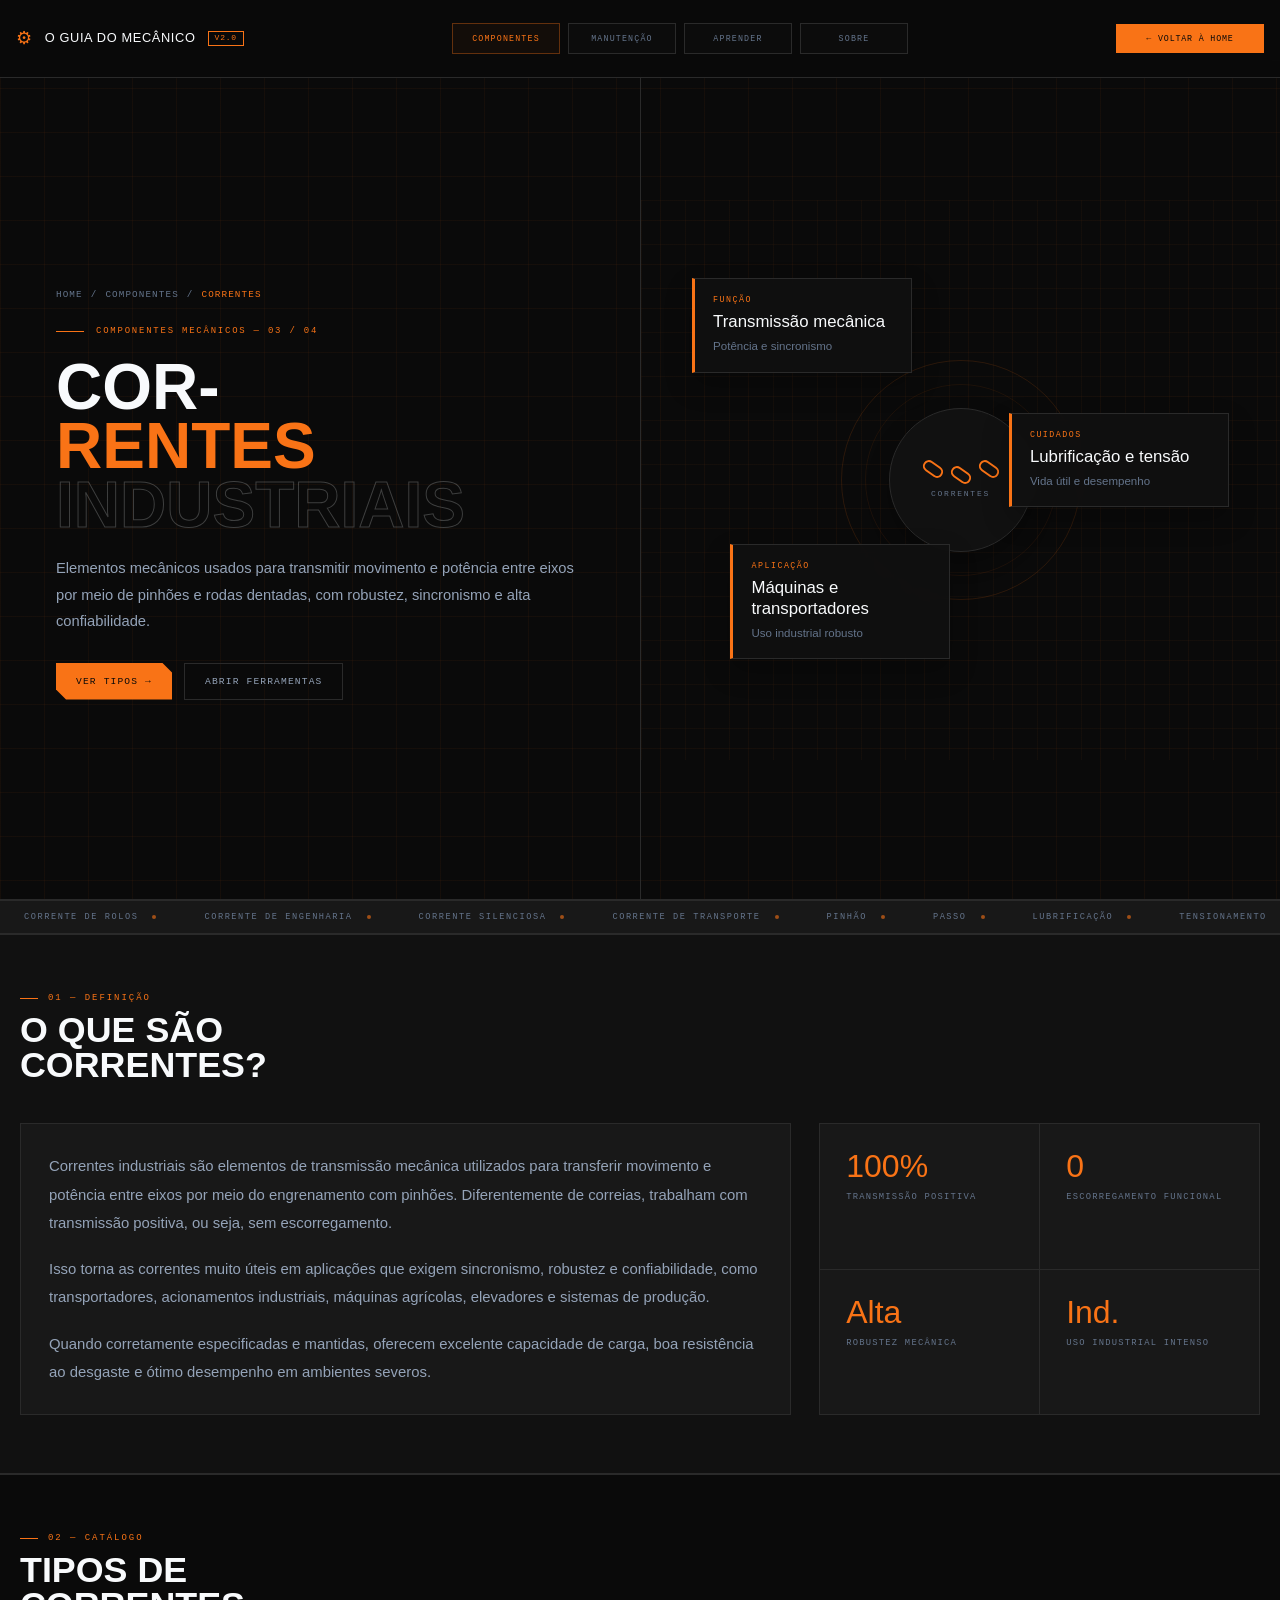
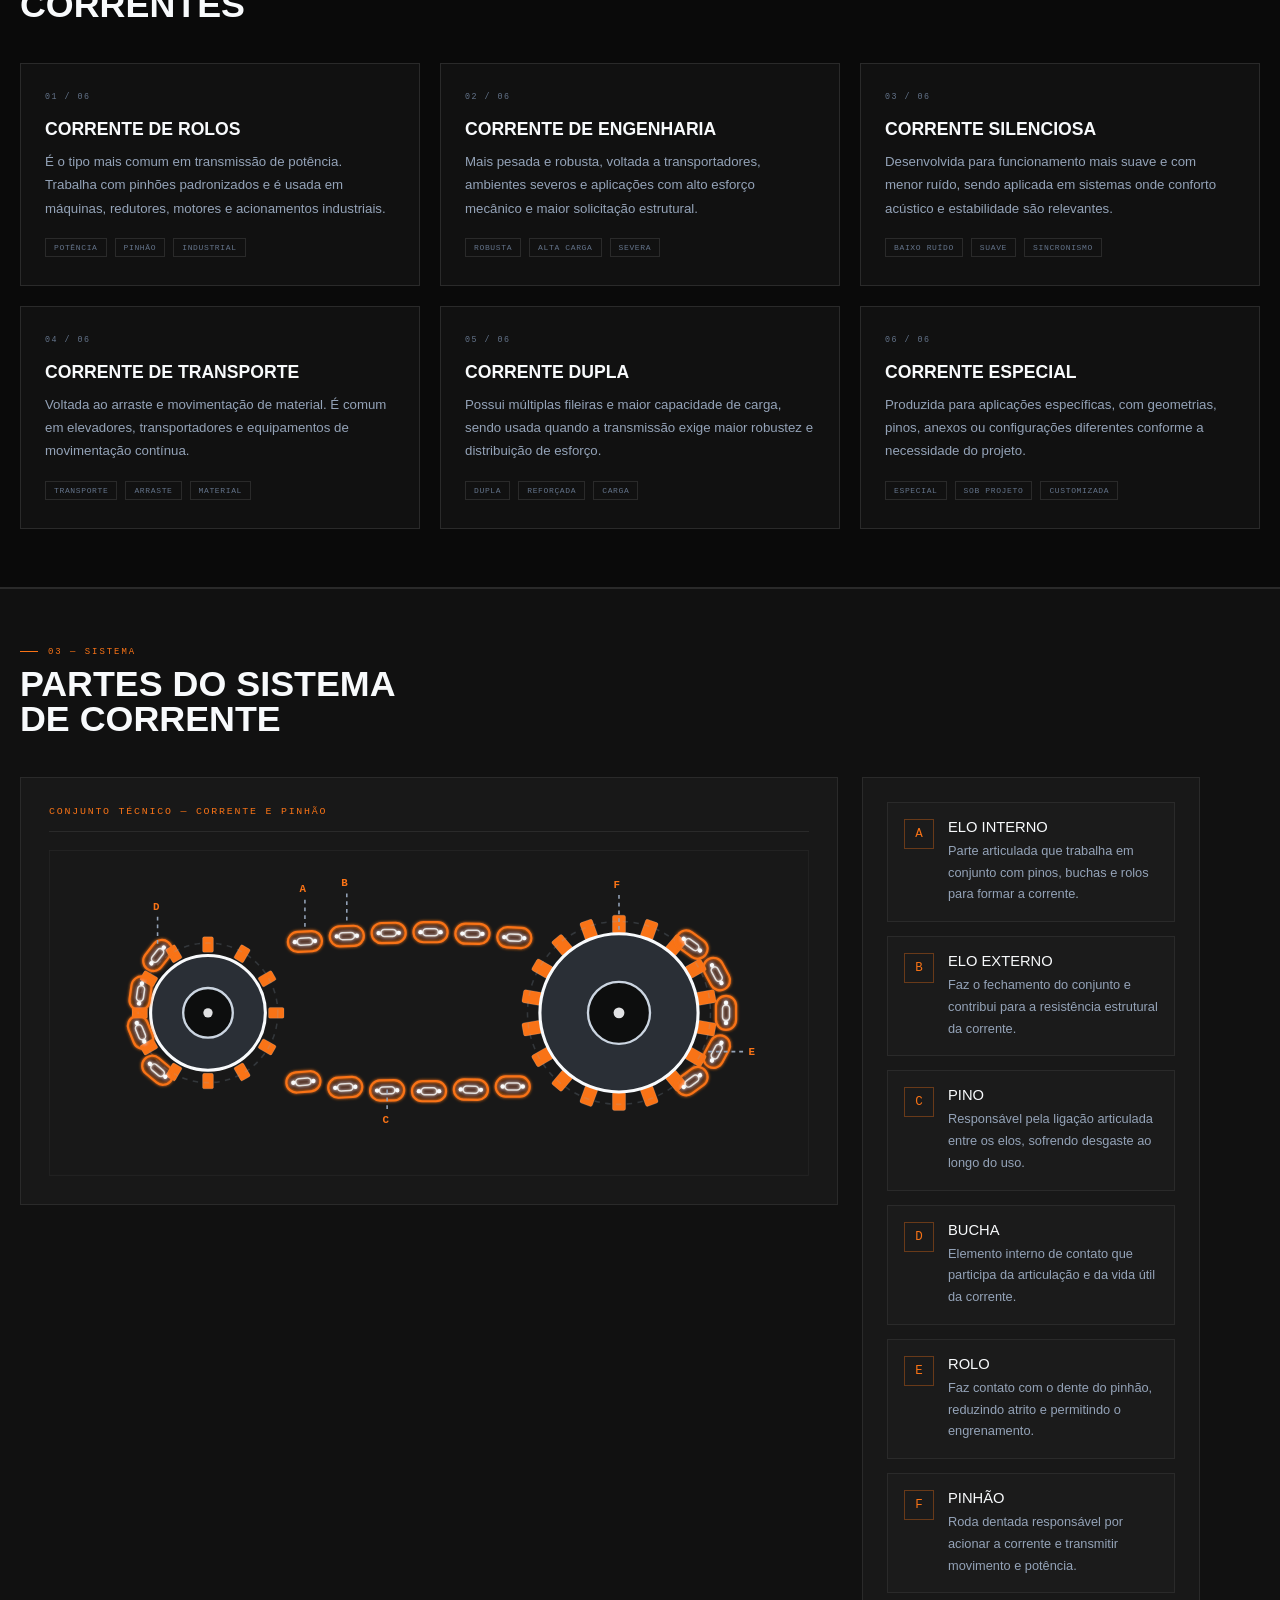
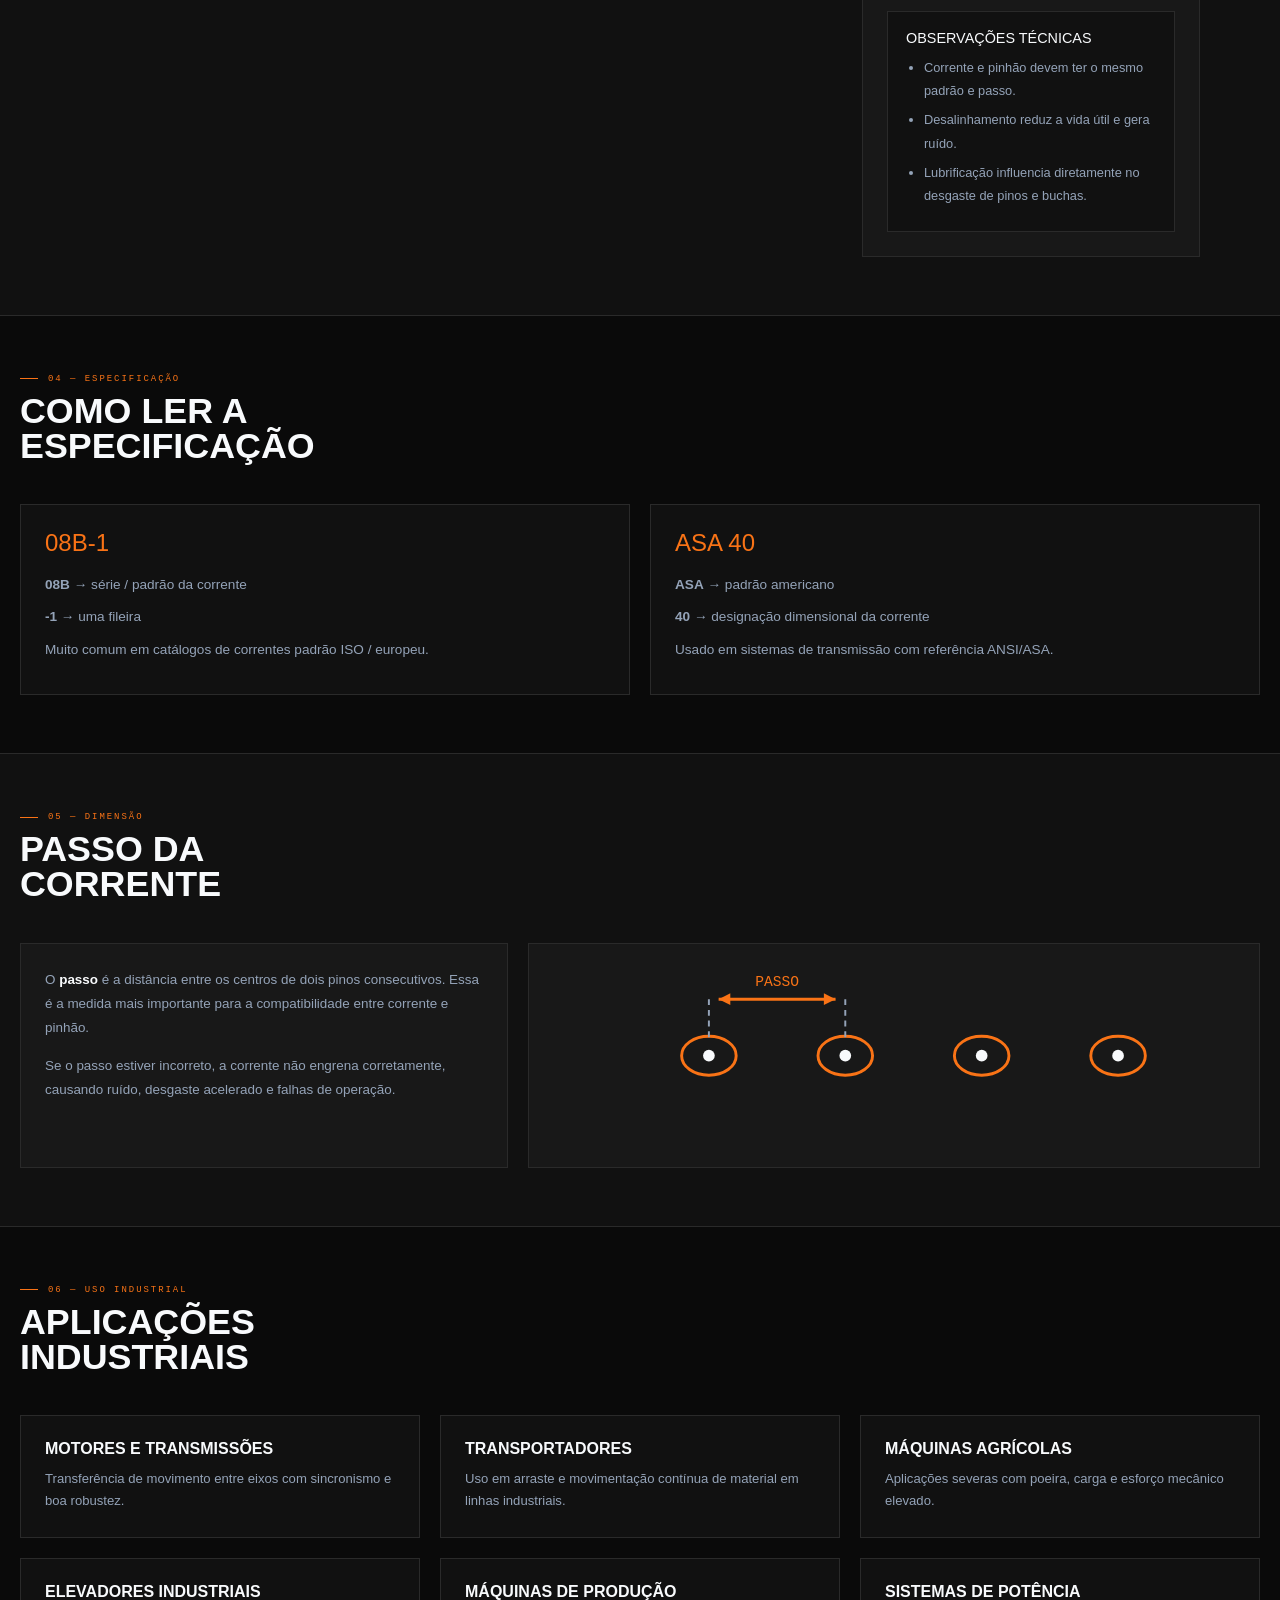
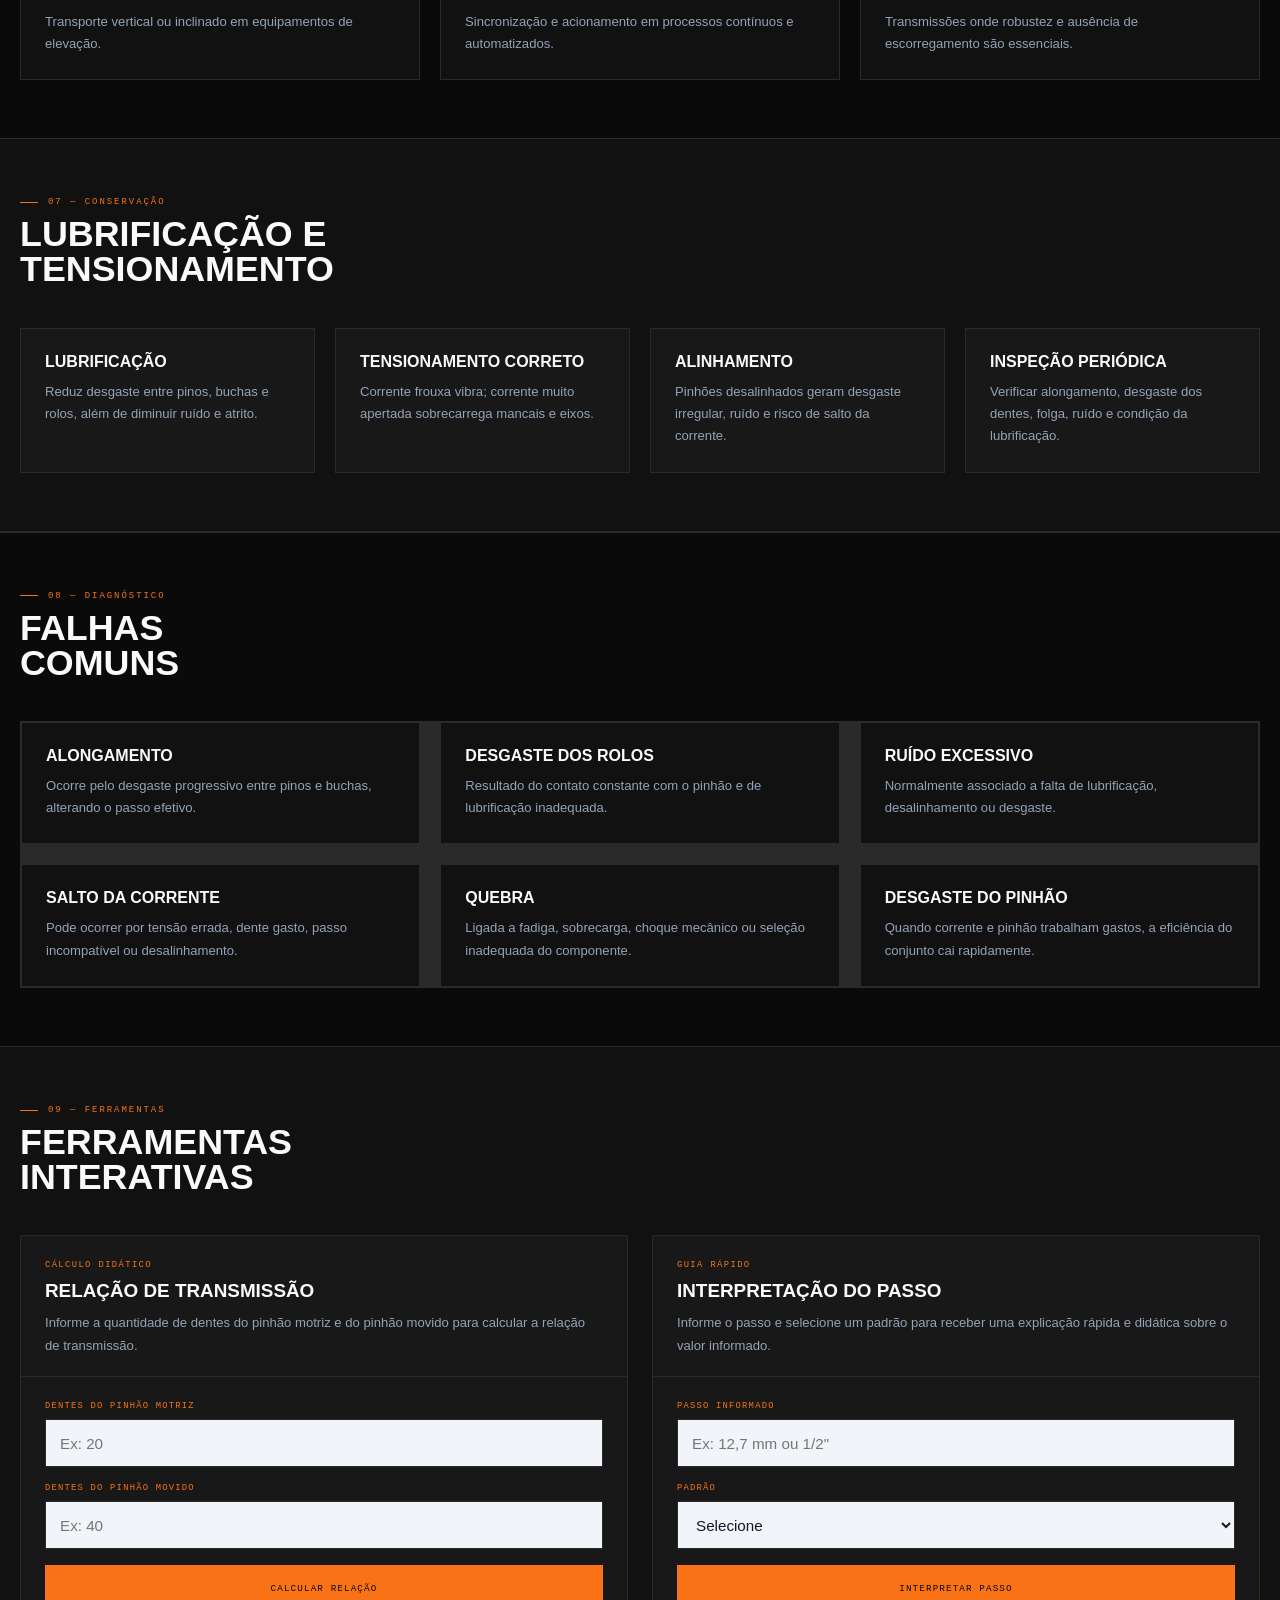
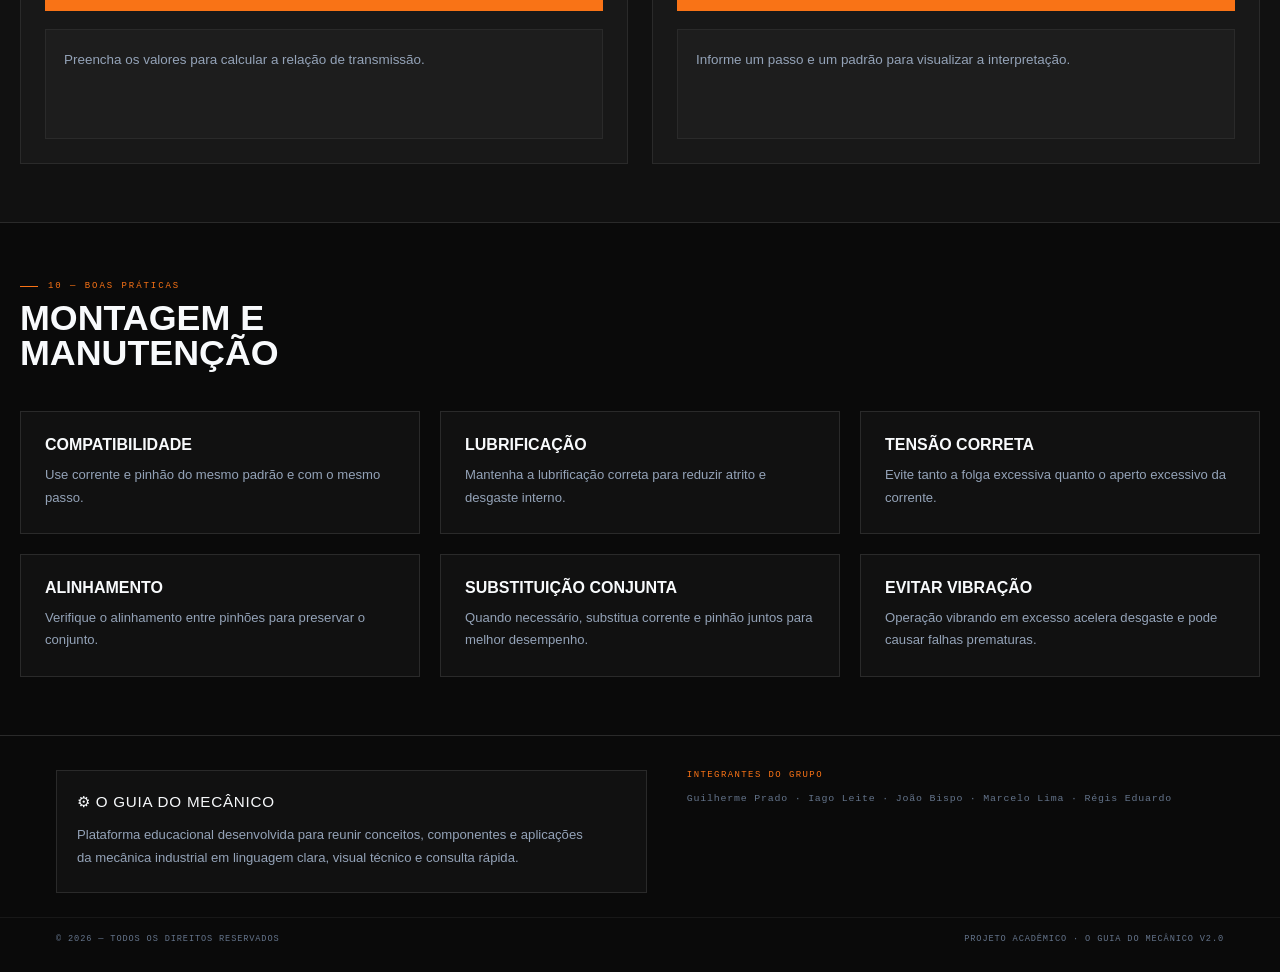
==== commit 9a36d059: "Add files via upload" ====
--- a/correntes.html
+++ b/correntes.html
@@ -278,74 +278,144 @@
         <div class="diagram-title">Conjunto técnico — corrente e pinhão</div>
 
         <div class="chain-svg-wrap">
-          <svg viewBox="0 0 900 360" xmlns="http://www.w3.org/2000/svg" class="chain-svg">
-            <circle cx="170" cy="180" r="78" fill="none" stroke="#f8fafc" stroke-width="4"/>
-            <circle cx="170" cy="180" r="30" fill="none" stroke="#94a3b8" stroke-width="3"/>
-
-            <circle cx="615" cy="180" r="108" fill="none" stroke="#f8fafc" stroke-width="4"/>
-            <circle cx="615" cy="180" r="40" fill="none" stroke="#94a3b8" stroke-width="3"/>
-
-            <g stroke="#f97316" stroke-width="3" fill="none">
-              <ellipse cx="262" cy="104" rx="26" ry="18"/>
-              <ellipse cx="318" cy="92" rx="26" ry="18"/>
-              <ellipse cx="376" cy="84" rx="26" ry="18"/>
-              <ellipse cx="436" cy="80" rx="26" ry="18"/>
-              <ellipse cx="496" cy="82" rx="26" ry="18"/>
-              <ellipse cx="554" cy="90" rx="26" ry="18"/>
-
-              <ellipse cx="675" cy="96" rx="22" ry="16"/>
-              <ellipse cx="719" cy="122" rx="22" ry="16"/>
-              <ellipse cx="747" cy="164" rx="22" ry="16"/>
-              <ellipse cx="746" cy="214" rx="22" ry="16"/>
-              <ellipse cx="718" cy="256" rx="22" ry="16"/>
-              <ellipse cx="672" cy="282" rx="22" ry="16"/>
-
-              <ellipse cx="557" cy="270" rx="26" ry="18"/>
-              <ellipse cx="497" cy="278" rx="26" ry="18"/>
-              <ellipse cx="437" cy="280" rx="26" ry="18"/>
-              <ellipse cx="377" cy="276" rx="26" ry="18"/>
-              <ellipse cx="318" cy="268" rx="26" ry="18"/>
-              <ellipse cx="262" cy="256" rx="26" ry="18"/>
-
-              <ellipse cx="105" cy="236" rx="22" ry="16"/>
-              <ellipse cx="86" cy="180" rx="22" ry="16"/>
-              <ellipse cx="104" cy="124" rx="22" ry="16"/>
-            </g>
-
-            <g fill="#f8fafc">
-              <circle cx="262" cy="104" r="6"/>
-              <circle cx="318" cy="92" r="6"/>
-              <circle cx="376" cy="84" r="6"/>
-              <circle cx="436" cy="80" r="6"/>
-              <circle cx="496" cy="82" r="6"/>
-              <circle cx="554" cy="90" r="6"/>
-              <circle cx="675" cy="96" r="6"/>
-              <circle cx="719" cy="122" r="6"/>
-              <circle cx="747" cy="164" r="6"/>
-              <circle cx="746" cy="214" r="6"/>
-              <circle cx="718" cy="256" r="6"/>
-              <circle cx="672" cy="282" r="6"/>
-            </g>
-
-            <g stroke="#94a3b8" stroke-width="2" stroke-dasharray="5 5">
-              <line x1="262" y1="54" x2="262" y2="86"/>
-              <line x1="318" y1="44" x2="318" y2="74"/>
-              <line x1="615" y1="48" x2="615" y2="120"/>
-              <line x1="746" y1="254" x2="784" y2="254"/>
-              <line x1="376" y1="310" x2="376" y2="292"/>
-              <line x1="170" y1="72" x2="170" y2="102"/>
-            </g>
-
-            <g fill="#f97316" font-size="14" font-family="Courier New">
-              <text x="257" y="44">A</text>
-              <text x="313" y="34">B</text>
-              <text x="609" y="40">F</text>
-              <text x="792" y="259">E</text>
-              <text x="370" y="330">C</text>
-              <text x="164" y="64">D</text>
-            </g>
-          </svg>
-        </div>
+  <svg viewBox="0 0 980 420" xmlns="http://www.w3.org/2000/svg" class="chain-svg" aria-label="Desenho técnico de corrente e pinhões">
+    <defs>
+      <linearGradient id="metalStroke" x1="0" y1="0" x2="1" y2="1">
+        <stop offset="0%" stop-color="#ffffff"/>
+        <stop offset="45%" stop-color="#cbd5e1"/>
+        <stop offset="100%" stop-color="#94a3b8"/>
+      </linearGradient>
+
+      <linearGradient id="darkMetal" x1="0" y1="0" x2="1" y2="1">
+        <stop offset="0%" stop-color="#3b4047"/>
+        <stop offset="50%" stop-color="#242a31"/>
+        <stop offset="100%" stop-color="#12161b"/>
+      </linearGradient>
+
+      <filter id="orangeGlow" x="-30%" y="-30%" width="160%" height="160%">
+        <feGaussianBlur stdDeviation="2.2" result="blur"/>
+        <feMerge>
+          <feMergeNode in="blur"/>
+          <feMergeNode in="SourceGraphic"/>
+        </feMerge>
+      </filter>
+
+      <g id="chainLink">
+        <rect x="-22" y="-13" width="44" height="26" rx="13" class="chain-link-outer"/>
+        <rect x="-10" y="-4.5" width="20" height="9" rx="4.5" class="chain-link-inner"/>
+        <circle cx="-13" cy="0" r="2.8" class="chain-pin"/>
+        <circle cx="13" cy="0" r="2.8" class="chain-pin"/>
+      </g>
+    </defs>
+
+    <!-- moldura -->
+    <rect x="0.5" y="0.5" width="979" height="419" fill="none" stroke="rgba(255,255,255,0.06)"/>
+
+    <!-- pinhão esquerdo -->
+    <g transform="translate(205 210)">
+      <g>
+        <rect class="sprocket-tooth" x="-7" y="-98" width="14" height="20" rx="2" transform="rotate(0)" />
+        <rect class="sprocket-tooth" x="-7" y="-98" width="14" height="20" rx="2" transform="rotate(30)" />
+        <rect class="sprocket-tooth" x="-7" y="-98" width="14" height="20" rx="2" transform="rotate(60)" />
+        <rect class="sprocket-tooth" x="-7" y="-98" width="14" height="20" rx="2" transform="rotate(90)" />
+        <rect class="sprocket-tooth" x="-7" y="-98" width="14" height="20" rx="2" transform="rotate(120)" />
+        <rect class="sprocket-tooth" x="-7" y="-98" width="14" height="20" rx="2" transform="rotate(150)" />
+        <rect class="sprocket-tooth" x="-7" y="-98" width="14" height="20" rx="2" transform="rotate(180)" />
+        <rect class="sprocket-tooth" x="-7" y="-98" width="14" height="20" rx="2" transform="rotate(210)" />
+        <rect class="sprocket-tooth" x="-7" y="-98" width="14" height="20" rx="2" transform="rotate(240)" />
+        <rect class="sprocket-tooth" x="-7" y="-98" width="14" height="20" rx="2" transform="rotate(270)" />
+        <rect class="sprocket-tooth" x="-7" y="-98" width="14" height="20" rx="2" transform="rotate(300)" />
+        <rect class="sprocket-tooth" x="-7" y="-98" width="14" height="20" rx="2" transform="rotate(330)" />
+      </g>
+
+      <circle r="74" class="sprocket-body"/>
+      <circle r="32" class="sprocket-inner"/>
+      <circle r="90" class="pitch-guide"/>
+      <circle r="6" class="hub-center"/>
+    </g>
+
+    <!-- pinhão direito -->
+    <g transform="translate(735 210)">
+      <g>
+        <rect class="sprocket-tooth" x="-8.5" y="-126" width="17" height="24" rx="2.5" transform="rotate(0)" />
+        <rect class="sprocket-tooth" x="-8.5" y="-126" width="17" height="24" rx="2.5" transform="rotate(20)" />
+        <rect class="sprocket-tooth" x="-8.5" y="-126" width="17" height="24" rx="2.5" transform="rotate(40)" />
+        <rect class="sprocket-tooth" x="-8.5" y="-126" width="17" height="24" rx="2.5" transform="rotate(60)" />
+        <rect class="sprocket-tooth" x="-8.5" y="-126" width="17" height="24" rx="2.5" transform="rotate(80)" />
+        <rect class="sprocket-tooth" x="-8.5" y="-126" width="17" height="24" rx="2.5" transform="rotate(100)" />
+        <rect class="sprocket-tooth" x="-8.5" y="-126" width="17" height="24" rx="2.5" transform="rotate(120)" />
+        <rect class="sprocket-tooth" x="-8.5" y="-126" width="17" height="24" rx="2.5" transform="rotate(140)" />
+        <rect class="sprocket-tooth" x="-8.5" y="-126" width="17" height="24" rx="2.5" transform="rotate(160)" />
+        <rect class="sprocket-tooth" x="-8.5" y="-126" width="17" height="24" rx="2.5" transform="rotate(180)" />
+        <rect class="sprocket-tooth" x="-8.5" y="-126" width="17" height="24" rx="2.5" transform="rotate(200)" />
+        <rect class="sprocket-tooth" x="-8.5" y="-126" width="17" height="24" rx="2.5" transform="rotate(220)" />
+        <rect class="sprocket-tooth" x="-8.5" y="-126" width="17" height="24" rx="2.5" transform="rotate(240)" />
+        <rect class="sprocket-tooth" x="-8.5" y="-126" width="17" height="24" rx="2.5" transform="rotate(260)" />
+        <rect class="sprocket-tooth" x="-8.5" y="-126" width="17" height="24" rx="2.5" transform="rotate(280)" />
+        <rect class="sprocket-tooth" x="-8.5" y="-126" width="17" height="24" rx="2.5" transform="rotate(300)" />
+        <rect class="sprocket-tooth" x="-8.5" y="-126" width="17" height="24" rx="2.5" transform="rotate(320)" />
+        <rect class="sprocket-tooth" x="-8.5" y="-126" width="17" height="24" rx="2.5" transform="rotate(340)" />
+      </g>
+
+      <circle r="102" class="sprocket-body"/>
+      <circle r="40" class="sprocket-inner"/>
+      <circle r="118" class="pitch-guide"/>
+      <circle r="7" class="hub-center"/>
+    </g>
+
+    <!-- corrente superior -->
+    <g filter="url(#orangeGlow)">
+      <g transform="translate(330 118) rotate(-3)"><use href="#chainLink"/></g>
+      <g transform="translate(384 111) rotate(-2)"><use href="#chainLink"/></g>
+      <g transform="translate(438 107) rotate(-1)"><use href="#chainLink"/></g>
+      <g transform="translate(492 106) rotate(0)"><use href="#chainLink"/></g>
+      <g transform="translate(546 108) rotate(1)"><use href="#chainLink"/></g>
+      <g transform="translate(600 113) rotate(3)"><use href="#chainLink"/></g>
+    </g>
+
+    <!-- corrente no pinhão direito -->
+    <g filter="url(#orangeGlow)">
+      <g transform="translate(829 122) rotate(36)"><use href="#chainLink"/></g>
+      <g transform="translate(861 160) rotate(62)"><use href="#chainLink"/></g>
+      <g transform="translate(873 210) rotate(90)"><use href="#chainLink"/></g>
+      <g transform="translate(861 260) rotate(118)"><use href="#chainLink"/></g>
+      <g transform="translate(829 298) rotate(144)"><use href="#chainLink"/></g>
+    </g>
+
+    <!-- corrente inferior -->
+    <g filter="url(#orangeGlow)">
+      <g transform="translate(598 305) rotate(180)"><use href="#chainLink"/></g>
+      <g transform="translate(544 309) rotate(181)"><use href="#chainLink"/></g>
+      <g transform="translate(490 311) rotate(180)"><use href="#chainLink"/></g>
+      <g transform="translate(436 310) rotate(179)"><use href="#chainLink"/></g>
+      <g transform="translate(382 306) rotate(177)"><use href="#chainLink"/></g>
+      <g transform="translate(328 299) rotate(175)"><use href="#chainLink"/></g>
+    </g>
+
+    <!-- corrente no pinhão esquerdo -->
+    <g filter="url(#orangeGlow)">
+      <g transform="translate(140 284) rotate(220)"><use href="#chainLink"/></g>
+      <g transform="translate(118 235) rotate(248)"><use href="#chainLink"/></g>
+      <g transform="translate(118 185) rotate(278)"><use href="#chainLink"/></g>
+      <g transform="translate(140 136) rotate(308)"><use href="#chainLink"/></g>
+    </g>
+
+    <!-- chamadas -->
+    <line class="callout-line" x1="330" y1="64" x2="330" y2="100"/>
+    <line class="callout-line" x1="384" y1="56" x2="384" y2="96"/>
+    <line class="callout-line" x1="436" y1="334" x2="436" y2="309"/>
+    <line class="callout-line" x1="140" y1="86" x2="140" y2="124"/>
+    <line class="callout-line" x1="895" y1="260" x2="850" y2="260"/>
+    <line class="callout-line" x1="735" y1="58" x2="735" y2="104"/>
+
+    <text class="callout-text" x="323" y="54">A</text>
+    <text class="callout-text" x="377" y="46">B</text>
+    <text class="callout-text" x="430" y="352">C</text>
+    <text class="callout-text" x="134" y="78">D</text>
+    <text class="callout-text" x="902" y="264">E</text>
+    <text class="callout-text" x="728" y="49">F</text>
+  </svg>
+</div>
       </div>
 
       <div class="partes-info">
--- a/style-correntes.css
+++ b/style-correntes.css
@@ -389,6 +389,67 @@
   display: block;
 }
 
+/* MELHORIA APENAS DO DESENHO */
+.sprocket-body {
+  fill: #2a2f36;
+  stroke: #f8fafc;
+  stroke-width: 4;
+}
+
+.sprocket-inner {
+  fill: rgba(10, 10, 10, 0.9);
+  stroke: #cbd5e1;
+  stroke-width: 3;
+}
+
+.pitch-guide {
+  fill: none;
+  stroke: rgba(148, 163, 184, 0.22);
+  stroke-width: 2;
+  stroke-dasharray: 7 7;
+}
+
+.hub-center {
+  fill: #f8fafc;
+  opacity: 0.9;
+}
+
+.sprocket-tooth {
+  fill: #f97316;
+  stroke: rgba(255, 255, 255, 0.18);
+  stroke-width: 1;
+}
+
+.chain-link-outer {
+  fill: rgba(249, 115, 22, 0.14);
+  stroke: #f97316;
+  stroke-width: 2.8;
+}
+
+.chain-link-inner {
+  fill: none;
+  stroke: rgba(248, 250, 252, 0.82);
+  stroke-width: 2;
+}
+
+.chain-pin {
+  fill: #f8fafc;
+}
+
+.callout-line {
+  stroke: #94a3b8;
+  stroke-width: 2;
+  stroke-dasharray: 5 5;
+}
+
+.callout-text {
+  fill: #f97316;
+  font-size: 14px;
+  font-family: "Courier New", Courier, monospace;
+  font-weight: bold;
+  letter-spacing: 0.08em;
+}
+
 .partes-info {
   padding: 24px;
   display: flex;
